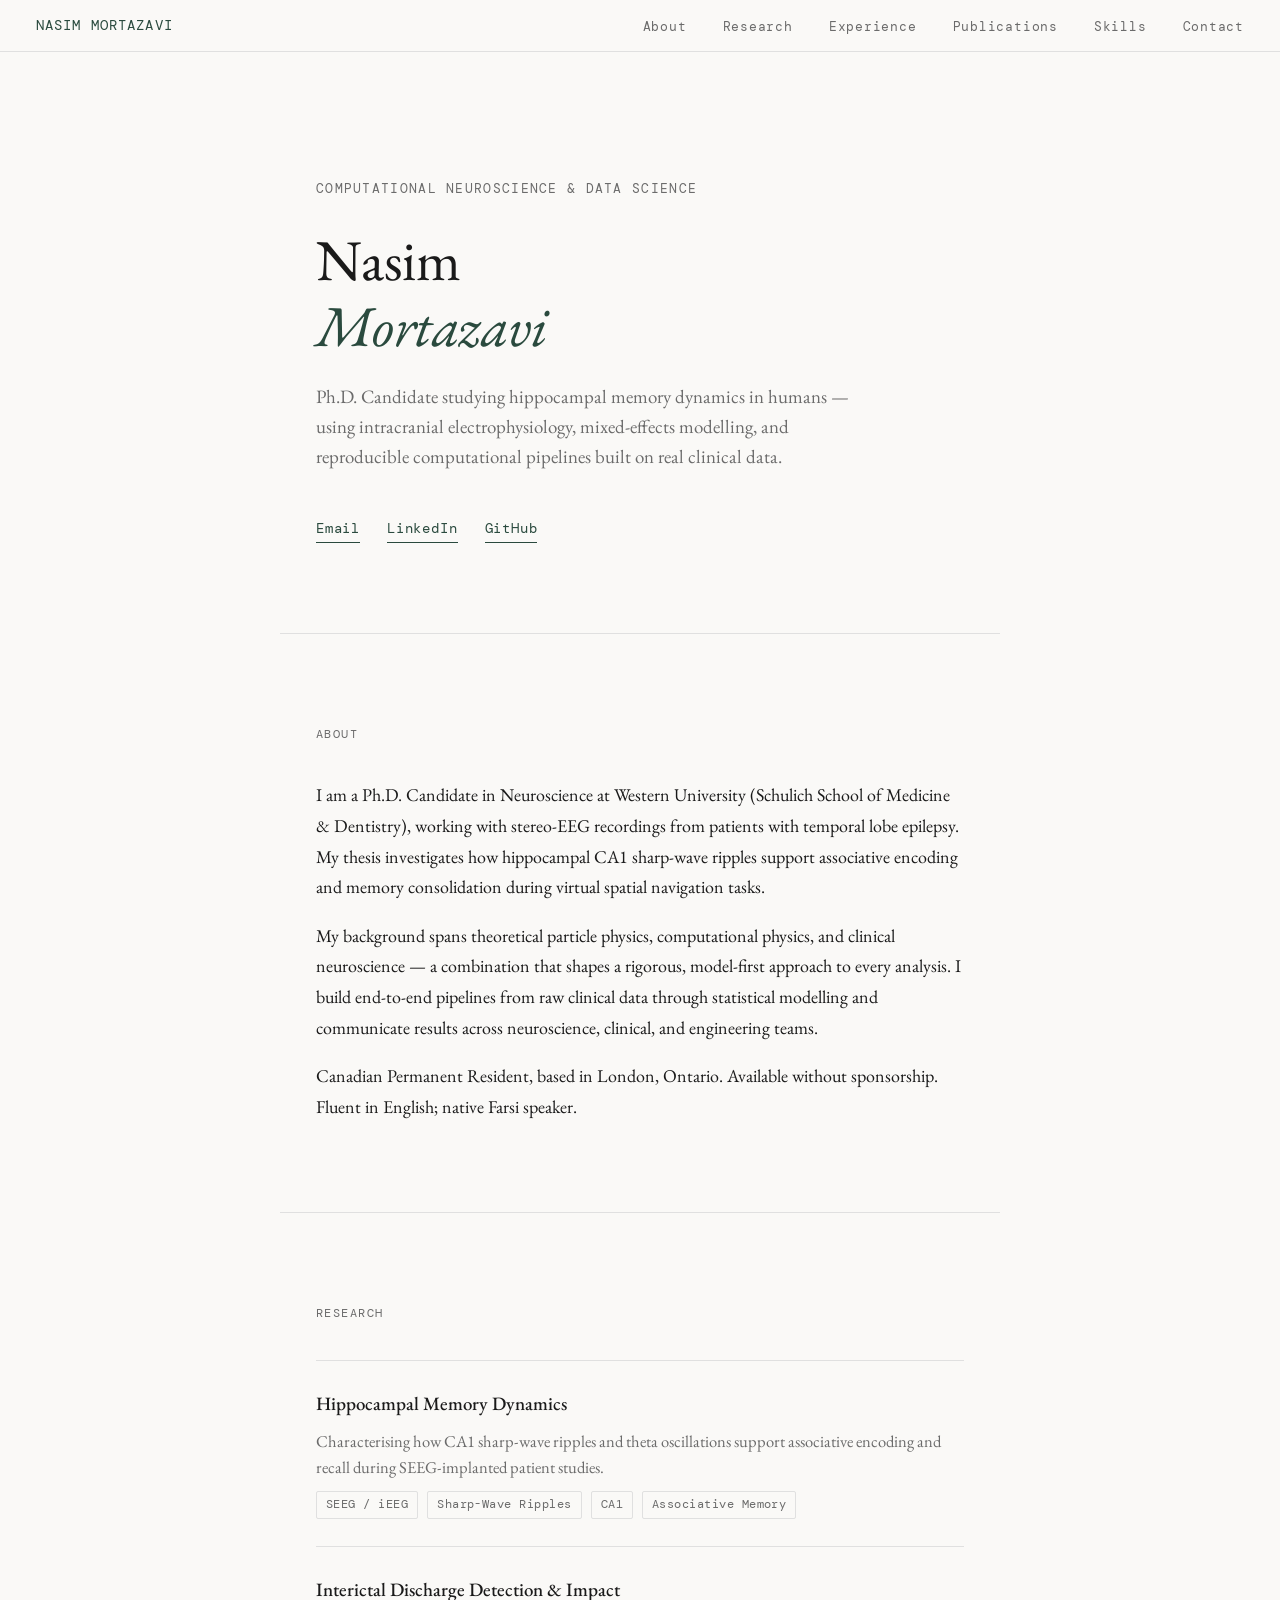
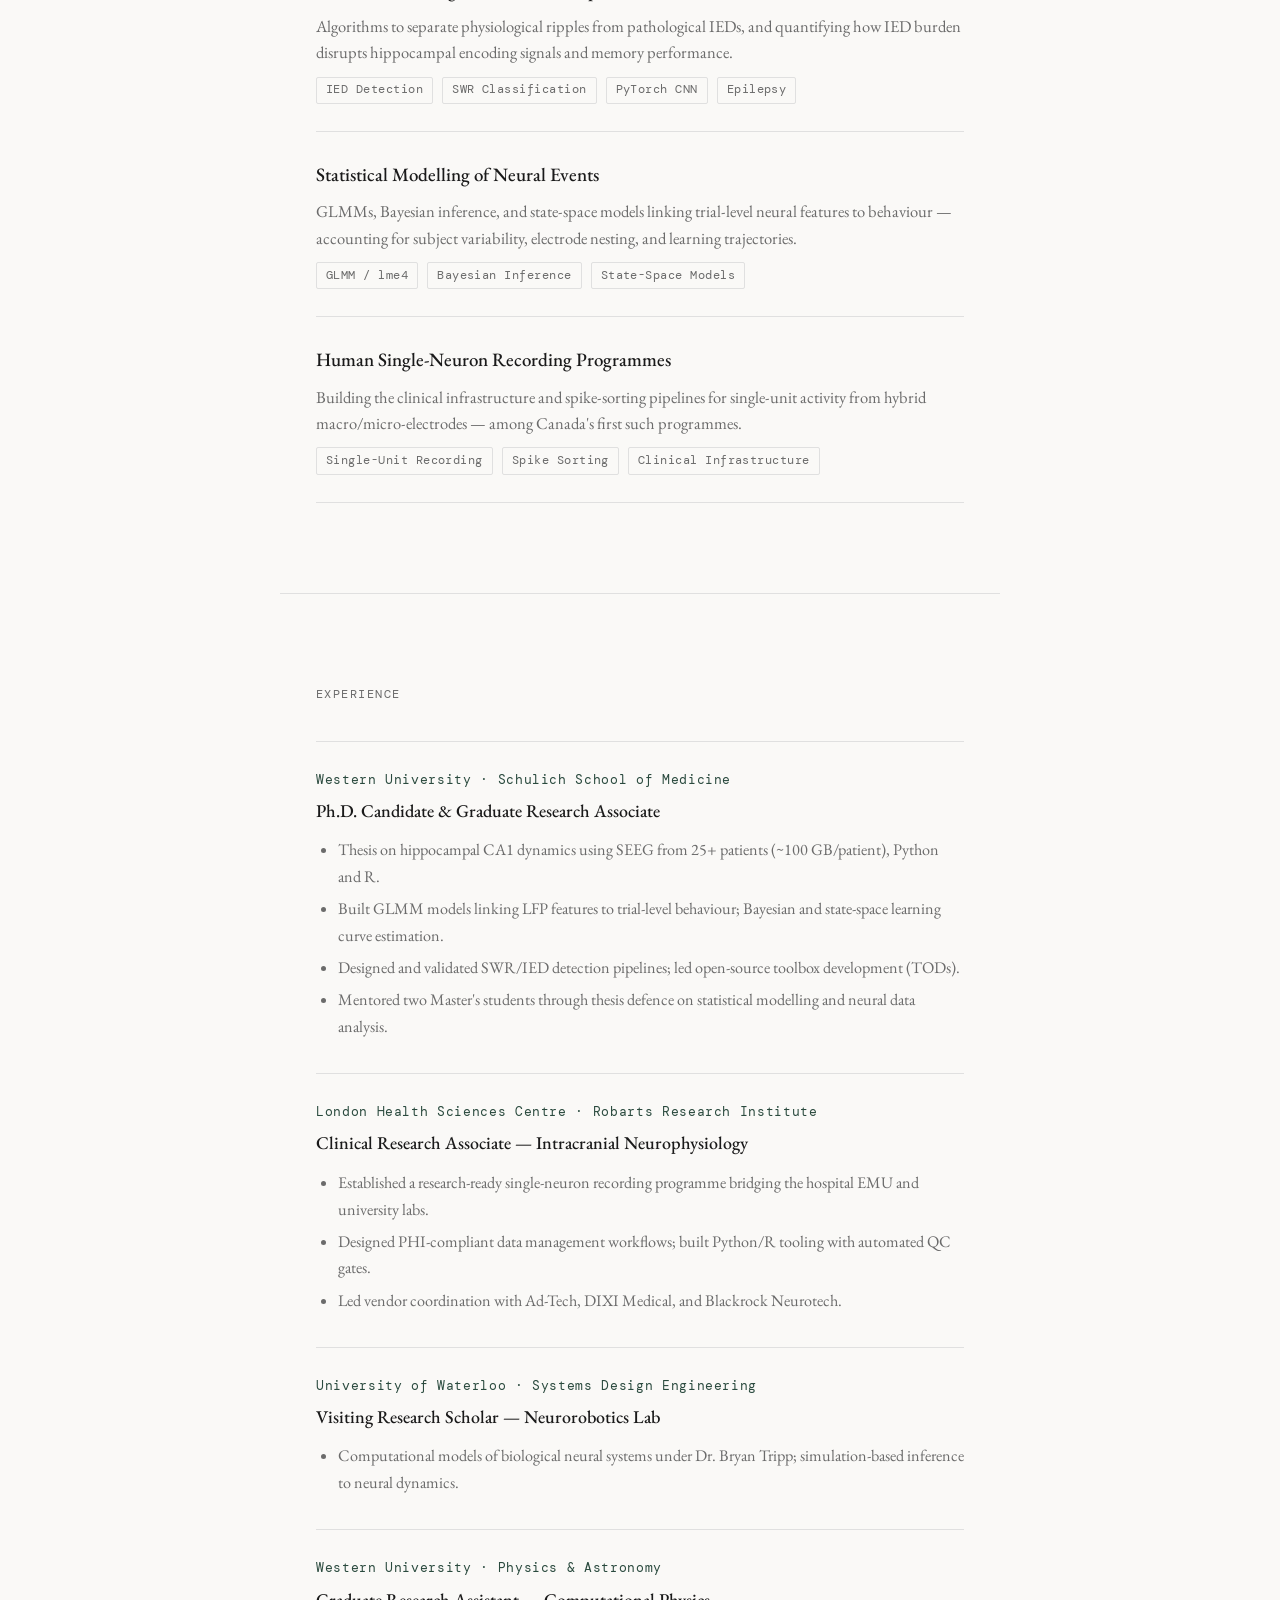
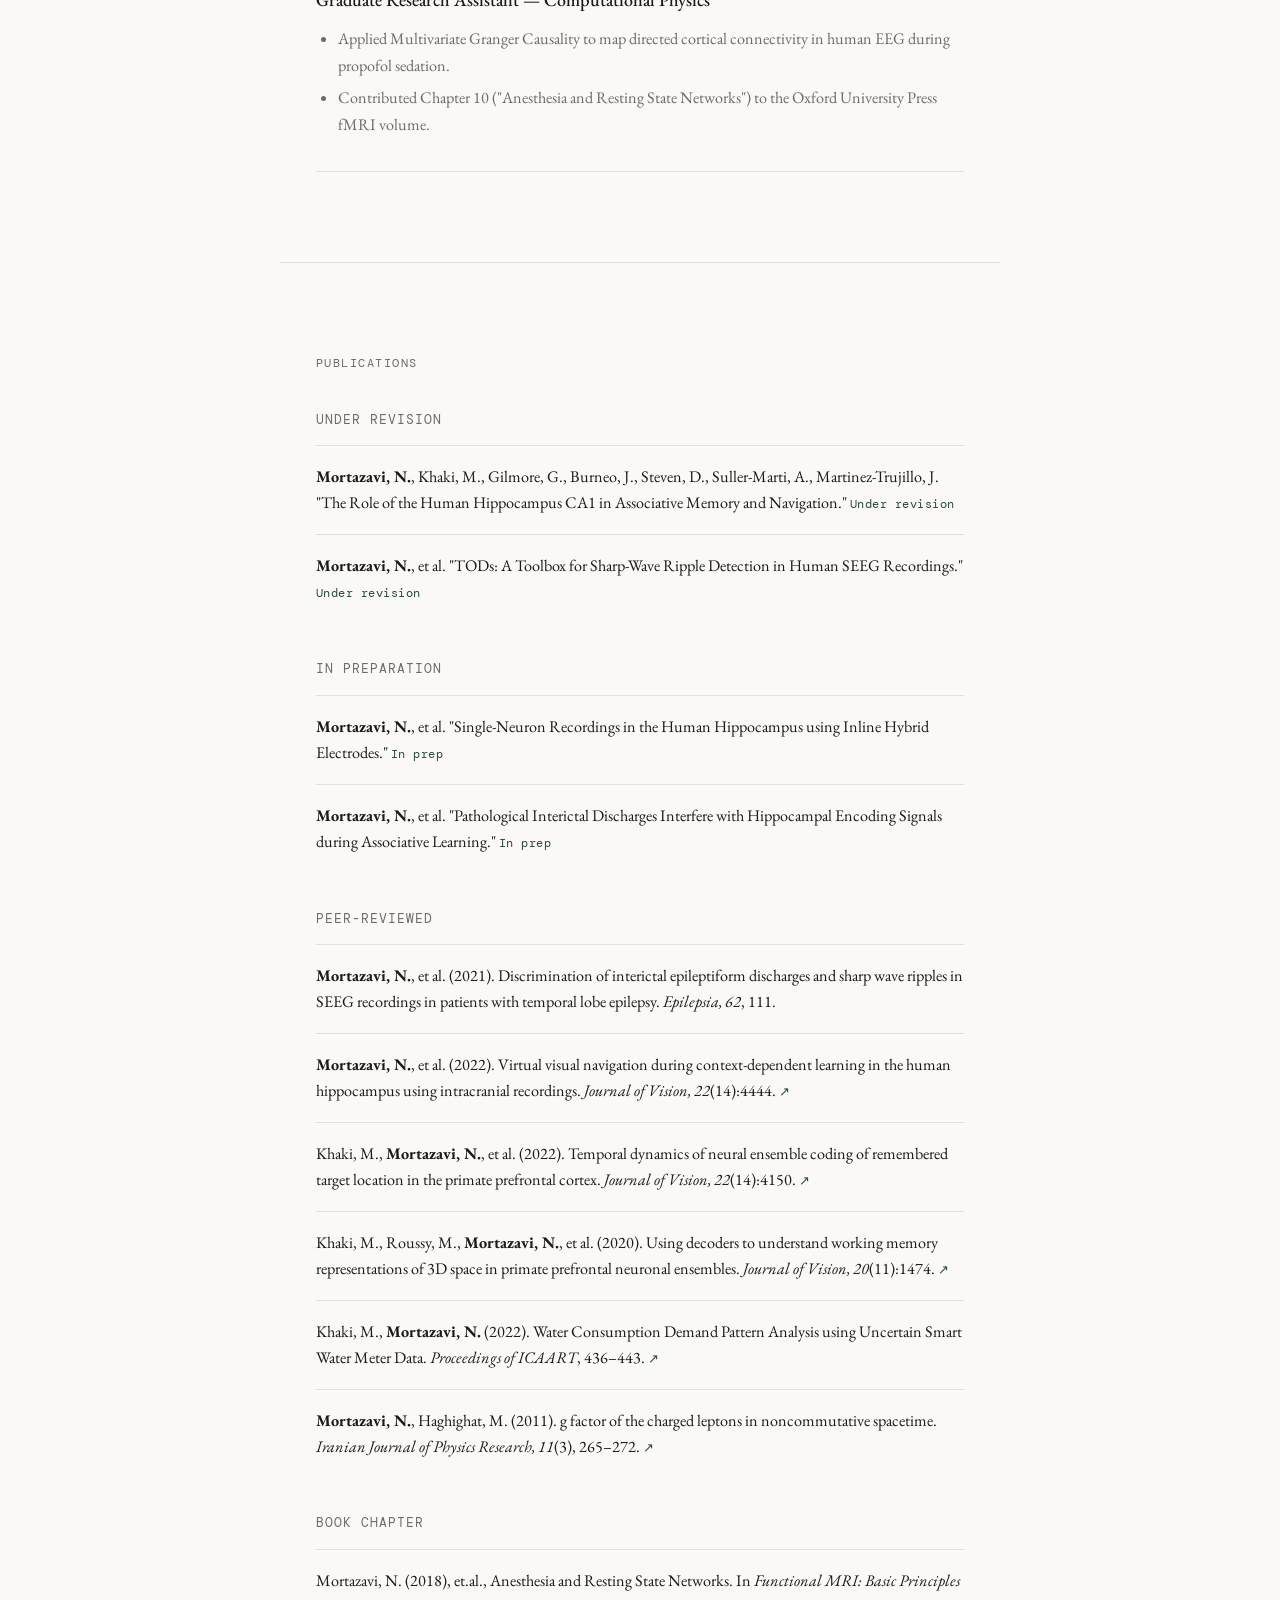
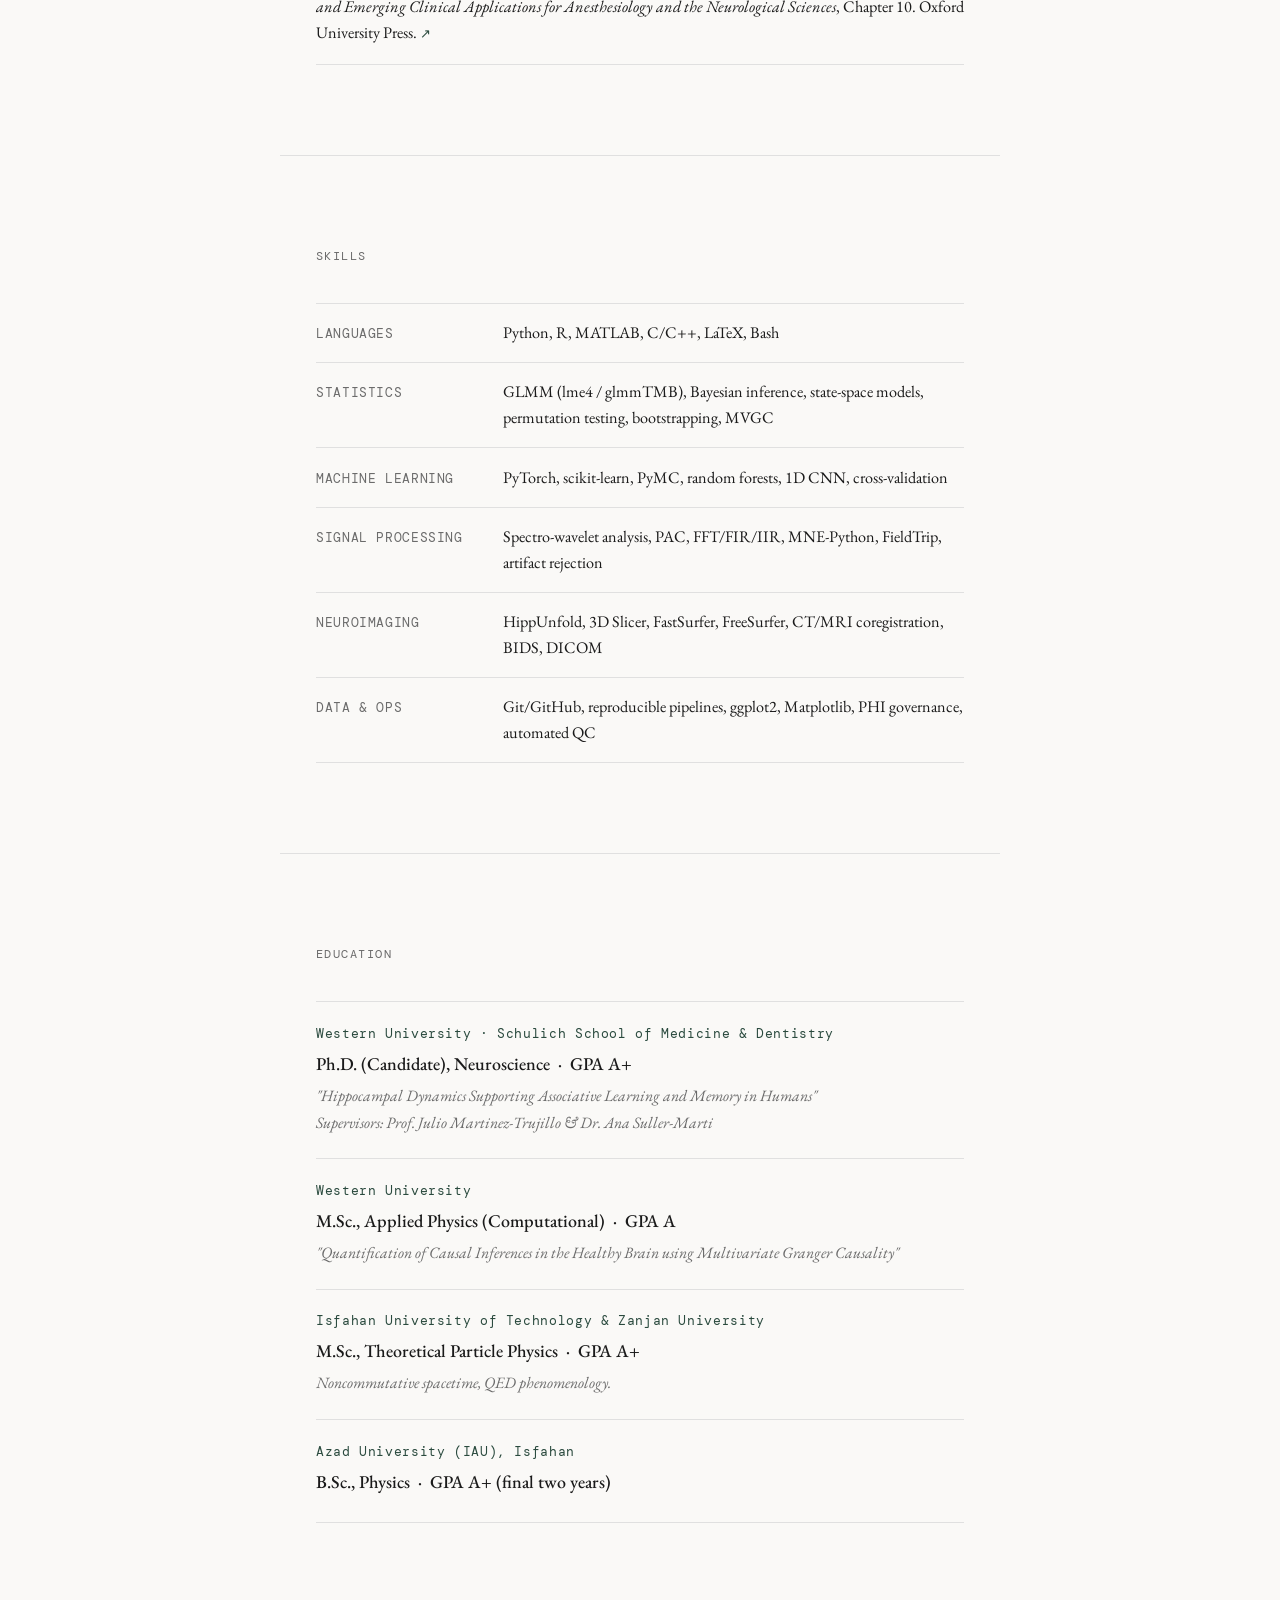
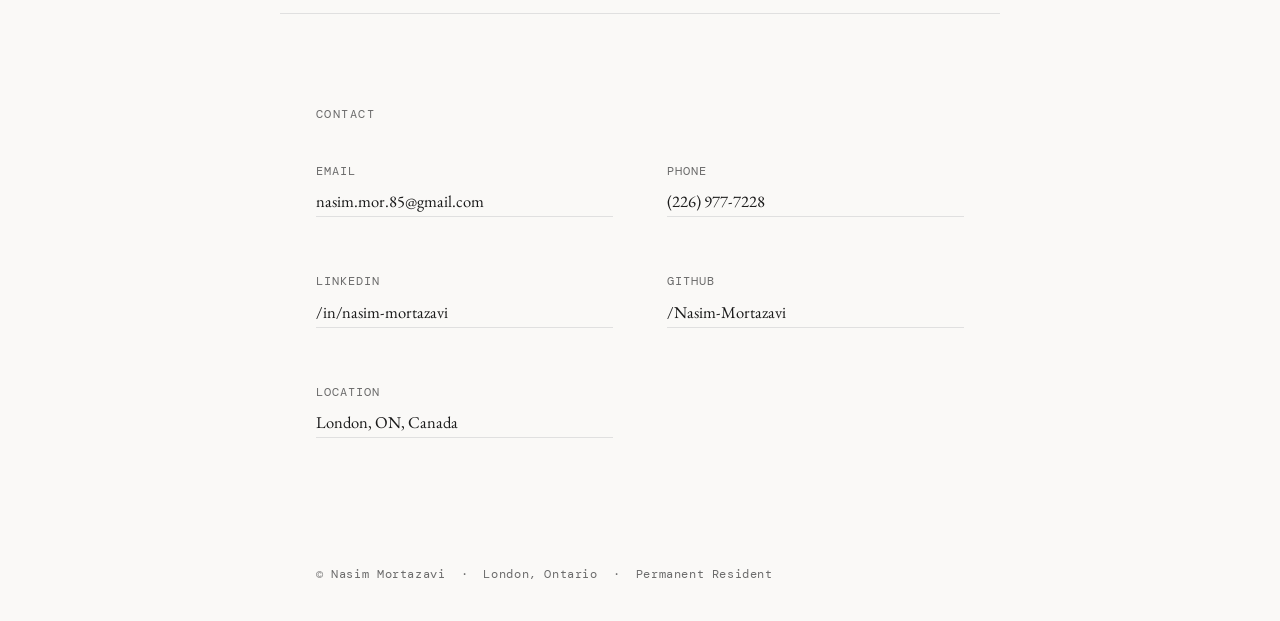
==== index.html @ 9aae2e68 "Fix formatting of publication references in index.html" ====
<!DOCTYPE html>
<html lang="en">
<head>
  <meta charset="UTF-8" />
  <meta name="viewport" content="width=device-width, initial-scale=1.0" />
  <title>Nasim Mortazavi</title>
  <meta name="description" content="Nasim Mortazavi — Computational Neuroscience & Data Science" />
  <link rel="preconnect" href="https://fonts.googleapis.com" />
  <link rel="preconnect" href="https://fonts.gstatic.com" crossorigin />
  <link href="https://fonts.googleapis.com/css2?family=EB+Garamond:ital,wght@0,400;0,500;1,400&family=DM+Mono:wght@400;500&display=swap" rel="stylesheet" />
  <style>
    *, *::before, *::after { box-sizing: border-box; margin: 0; padding: 0; }

    :root {
      --ink: #1a1a1a;
      --muted: #6b6b6b;
      --line: #e0e0e0;
      --bg: #faf9f7;
      --accent: #2a4a3e;
      --serif: 'EB Garamond', Georgia, serif;
      --mono: 'DM Mono', monospace;
    }

    html { scroll-behavior: smooth; font-size: 18px; }

    body {
      font-family: var(--serif);
      background: var(--bg);
      color: var(--ink);
      line-height: 1.7;
      -webkit-font-smoothing: antialiased;
    }

    /* ── NAV ── */
    nav {
      position: fixed; top: 0; left: 0; right: 0;
      z-index: 100;
      background: var(--bg);
      border-bottom: 1px solid var(--line);
      padding: 0 2rem;
      height: 52px;
      display: flex; align-items: center; justify-content: space-between;
    }
    .nav-name {
      font-family: var(--mono);
      font-size: 0.78rem;
      letter-spacing: 0.08em;
      color: var(--accent);
      text-decoration: none;
    }
    .nav-links {
      list-style: none;
      display: flex; gap: 2rem;
    }
    .nav-links a {
      font-family: var(--mono);
      font-size: 0.72rem;
      letter-spacing: 0.06em;
      color: var(--muted);
      text-decoration: none;
      transition: color 0.2s;
    }
    .nav-links a:hover { color: var(--ink); }

    /* ── LAYOUT ── */
    main { padding-top: 52px; }
    .section {
      max-width: 720px;
      margin: 0 auto;
      padding: 5rem 2rem;
      border-bottom: 1px solid var(--line);
    }
    .section:last-child { border-bottom: none; }

    /* ── HERO ── */
    #hero {
      max-width: 720px;
      margin: 0 auto;
      padding: 7rem 2rem 5rem;
      border-bottom: 1px solid var(--line);
    }
    .hero-label {
      font-family: var(--mono);
      font-size: 0.72rem;
      letter-spacing: 0.1em;
      color: var(--muted);
      text-transform: uppercase;
      margin-bottom: 1.5rem;
    }
    h1 {
      font-size: 3.2rem;
      font-weight: 400;
      line-height: 1.15;
      margin-bottom: 1.25rem;
      letter-spacing: -0.01em;
    }
    h1 em { font-style: italic; color: var(--accent); }
    .hero-sub {
      font-size: 1.05rem;
      color: var(--muted);
      max-width: 540px;
      margin-bottom: 2.5rem;
      line-height: 1.6;
    }
    .hero-links {
      display: flex; gap: 1.5rem; flex-wrap: wrap;
    }
    .hero-links a {
      font-family: var(--mono);
      font-size: 0.75rem;
      letter-spacing: 0.06em;
      color: var(--accent);
      text-decoration: none;
      border-bottom: 1px solid var(--accent);
      padding-bottom: 1px;
      transition: opacity 0.2s;
    }
    .hero-links a:hover { opacity: 0.6; }

    /* ── SECTION HEADINGS ── */
    .section-label {
      font-family: var(--mono);
      font-size: 0.68rem;
      letter-spacing: 0.12em;
      text-transform: uppercase;
      color: var(--muted);
      margin-bottom: 2rem;
    }
    h2 {
      font-size: 1.5rem;
      font-weight: 400;
      line-height: 1.3;
      margin-bottom: 1.5rem;
    }

    /* ── ABOUT ── */
    .about-text p {
      margin-bottom: 1rem;
      color: var(--ink);
      font-size: 1rem;
    }
    .about-text p:last-child { margin-bottom: 0; }

    /* ── RESEARCH ── */
    .theme { padding: 1.5rem 0; border-top: 1px solid var(--line); }
    .theme:last-child { border-bottom: 1px solid var(--line); }
    .theme h3 {
      font-size: 1.05rem;
      font-weight: 500;
      margin-bottom: 0.4rem;
    }
    .theme p { font-size: 0.92rem; color: var(--muted); line-height: 1.6; margin-bottom: 0.6rem; }
    .tags { display: flex; gap: 0.5rem; flex-wrap: wrap; }
    .tag {
      font-family: var(--mono);
      font-size: 0.65rem;
      letter-spacing: 0.04em;
      color: var(--muted);
      border: 1px solid var(--line);
      padding: 0.15rem 0.5rem;
      border-radius: 2px;
    }

    /* ── EXPERIENCE / TIMELINE ── */
    .role { padding: 1.5rem 0; border-top: 1px solid var(--line); }
    .role:last-child { border-bottom: 1px solid var(--line); }
    .role-org {
      font-family: var(--mono);
      font-size: 0.72rem;
      letter-spacing: 0.05em;
      color: var(--accent);
      margin-bottom: 0.3rem;
    }
    .role-title {
      font-size: 1rem;
      font-weight: 500;
      margin-bottom: 0.6rem;
    }
    .role ul {
      padding-left: 1.2rem;
      font-size: 0.9rem;
      color: var(--muted);
      line-height: 1.65;
    }
    .role ul li { margin-bottom: 0.3rem; }

    /* ── PUBLICATIONS ── */
    .pub-group-title {
      font-family: var(--mono);
      font-size: 0.7rem;
      letter-spacing: 0.08em;
      text-transform: uppercase;
      color: var(--muted);
      margin: 2rem 0 0.8rem;
    }
    .pub-group-title:first-child { margin-top: 0; }
    .pub {
      padding: 1rem 0;
      border-top: 1px solid var(--line);
      font-size: 0.9rem;
      line-height: 1.6;
      color: var(--ink);
    }
    .pub:last-child { border-bottom: 1px solid var(--line); }
    .pub a {
      color: var(--accent);
      text-decoration: none;
      font-family: var(--mono);
      font-size: 0.72rem;
    }
    .pub a:hover { text-decoration: underline; }
    .pub-status {
      font-family: var(--mono);
      font-size: 0.68rem;
      color: var(--accent);
      letter-spacing: 0.04em;
    }

    /* ── SKILLS ── */
    .skill-row {
      display: grid;
      grid-template-columns: 160px 1fr;
      gap: 0.5rem 1.5rem;
      padding: 0.9rem 0;
      border-top: 1px solid var(--line);
      font-size: 0.9rem;
      align-items: baseline;
    }
    .skill-row:last-child { border-bottom: 1px solid var(--line); }
    .skill-label {
      font-family: var(--mono);
      font-size: 0.7rem;
      letter-spacing: 0.05em;
      color: var(--muted);
      text-transform: uppercase;
    }
    .skill-items { color: var(--ink); line-height: 1.6; }

    /* ── EDUCATION ── */
    .degree { padding: 1.2rem 0; border-top: 1px solid var(--line); }
    .degree:last-child { border-bottom: 1px solid var(--line); }
    .degree-inst {
      font-family: var(--mono);
      font-size: 0.7rem;
      color: var(--accent);
      letter-spacing: 0.05em;
      margin-bottom: 0.2rem;
    }
    .degree-name { font-size: 1rem; font-weight: 500; margin-bottom: 0.2rem; }
    .degree-thesis { font-size: 0.88rem; color: var(--muted); font-style: italic; }

    /* ── CONTACT ── */
    #contact { border-bottom: none; }
    .contact-grid {
      display: grid;
      grid-template-columns: 1fr 1fr;
      gap: 3rem;
    }
    .contact-item {
      display: flex; flex-direction: column; gap: 0.3rem;
    }
    .contact-item span {
      font-family: var(--mono);
      font-size: 0.68rem;
      letter-spacing: 0.08em;
      text-transform: uppercase;
      color: var(--muted);
    }
    .contact-item a {
      font-size: 0.92rem;
      color: var(--ink);
      text-decoration: none;
      border-bottom: 1px solid var(--line);
      padding-bottom: 1px;
      transition: border-color 0.2s;
    }
    .contact-item a:hover { border-color: var(--ink); }

    footer {
      max-width: 720px;
      margin: 0 auto;
      padding: 2rem;
      font-family: var(--mono);
      font-size: 0.68rem;
      color: var(--muted);
      letter-spacing: 0.05em;
    }

    /* ── FADE IN ── */
    .fade { opacity: 0; transform: translateY(16px); transition: opacity 0.5s ease, transform 0.5s ease; }
    .fade.visible { opacity: 1; transform: none; }

    /* ── MOBILE ── */
    @media (max-width: 600px) {
      html { font-size: 16px; }
      h1 { font-size: 2.4rem; }
      .nav-links { display: none; }
      .skill-row { grid-template-columns: 1fr; }
      .contact-grid { grid-template-columns: 1fr; gap: 1.5rem; }
    }
  </style>
</head>
<body>

<nav>
  <a href="#hero" class="nav-name">NASIM MORTAZAVI</a>
  <ul class="nav-links">
    <li><a href="#about">About</a></li>
    <li><a href="#research">Research</a></li>
    <li><a href="#experience">Experience</a></li>
    <li><a href="#publications">Publications</a></li>
    <li><a href="#skills">Skills</a></li>
    <li><a href="#contact">Contact</a></li>
  </ul>
</nav>

<main>

<!-- HERO -->
<section id="hero">
  <p class="hero-label">Computational Neuroscience &amp; Data Science</p>
  <h1>Nasim<br><em>Mortazavi</em></h1>
  <p class="hero-sub">
    Ph.D. Candidate studying hippocampal memory dynamics in humans —
    using intracranial electrophysiology, mixed-effects modelling,
    and reproducible computational pipelines built on real clinical data.
  </p>
  <div class="hero-links">
    <a href="mailto:nasim.mor.85@gmail.com">Email</a>
    <a href="https://www.linkedin.com/in/nasim-mortazavi-438090120/" target="_blank" rel="noopener">LinkedIn</a>
    <a href="https://github.com/Nasim-Mortazavi" target="_blank" rel="noopener">GitHub</a>
  </div>
</section>

<!-- ABOUT -->
<section id="about" class="section fade">
  <p class="section-label">About</p>
  <div class="about-text">
    <p>
      I am a Ph.D. Candidate in Neuroscience at Western University (Schulich School of Medicine &amp; Dentistry),
      working with stereo-EEG recordings from patients with temporal lobe epilepsy. My thesis investigates
      how hippocampal CA1 sharp-wave ripples support associative encoding and memory consolidation
      during virtual spatial navigation tasks.
    </p>
    <p>
      My background spans theoretical particle physics, computational physics, and clinical neuroscience —
      a combination that shapes a rigorous, model-first approach to every analysis. I build end-to-end
      pipelines from raw clinical data through statistical modelling and communicate results across
      neuroscience, clinical, and engineering teams.
    </p>
    <p>
      Canadian Permanent Resident, based in London, Ontario. Available without sponsorship.
      Fluent in English; native Farsi speaker.
    </p>
  </div>
</section>

<!-- RESEARCH -->
<section id="research" class="section fade">
  <p class="section-label">Research</p>

  <div class="theme">
    <h3>Hippocampal Memory Dynamics</h3>
    <p>Characterising how CA1 sharp-wave ripples and theta oscillations support associative encoding and recall during SEEG-implanted patient studies.</p>
    <div class="tags">
      <span class="tag">SEEG / iEEG</span>
      <span class="tag">Sharp-Wave Ripples</span>
      <span class="tag">CA1</span>
      <span class="tag">Associative Memory</span>
    </div>
  </div>

  <div class="theme">
    <h3>Interictal Discharge Detection &amp; Impact</h3>
    <p>Algorithms to separate physiological ripples from pathological IEDs, and quantifying how IED burden disrupts hippocampal encoding signals and memory performance.</p>
    <div class="tags">
      <span class="tag">IED Detection</span>
      <span class="tag">SWR Classification</span>
      <span class="tag">PyTorch CNN</span>
      <span class="tag">Epilepsy</span>
    </div>
  </div>

  <div class="theme">
    <h3>Statistical Modelling of Neural Events</h3>
    <p>GLMMs, Bayesian inference, and state-space models linking trial-level neural features to behaviour — accounting for subject variability, electrode nesting, and learning trajectories.</p>
    <div class="tags">
      <span class="tag">GLMM / lme4</span>
      <span class="tag">Bayesian Inference</span>
      <span class="tag">State-Space Models</span>
    </div>
  </div>

  <div class="theme">
    <h3>Human Single-Neuron Recording Programmes</h3>
    <p>Building the clinical infrastructure and spike-sorting pipelines for single-unit activity from hybrid macro/micro-electrodes — among Canada's first such programmes.</p>
    <div class="tags">
      <span class="tag">Single-Unit Recording</span>
      <span class="tag">Spike Sorting</span>
      <span class="tag">Clinical Infrastructure</span>
    </div>
  </div>
</section>

<!-- EXPERIENCE -->
<section id="experience" class="section fade">
  <p class="section-label">Experience</p>

  <div class="role">
    <p class="role-org">Western University · Schulich School of Medicine</p>
    <p class="role-title">Ph.D. Candidate &amp; Graduate Research Associate</p>
    <ul>
      <li>Thesis on hippocampal CA1 dynamics using SEEG from 25+ patients (~100 GB/patient), Python and R.</li>
      <li>Built GLMM models linking LFP features to trial-level behaviour; Bayesian and state-space learning curve estimation.</li>
      <li>Designed and validated SWR/IED detection pipelines; led open-source toolbox development (TODs).</li>
      <li>Mentored two Master's students through thesis defence on statistical modelling and neural data analysis.</li>
    </ul>
  </div>

  <div class="role">
    <p class="role-org">London Health Sciences Centre · Robarts Research Institute</p>
    <p class="role-title">Clinical Research Associate — Intracranial Neurophysiology</p>
    <ul>
      <li>Established a research-ready single-neuron recording programme bridging the hospital EMU and university labs.</li>
      <li>Designed PHI-compliant data management workflows; built Python/R tooling with automated QC gates.</li>
      <li>Led vendor coordination with Ad-Tech, DIXI Medical, and Blackrock Neurotech.</li>
    </ul>
  </div>

  <div class="role">
    <p class="role-org">University of Waterloo · Systems Design Engineering</p>
    <p class="role-title">Visiting Research Scholar — Neurorobotics Lab</p>
    <ul>
      <li>Computational models of biological neural systems under Dr. Bryan Tripp; simulation-based inference to neural dynamics.</li>
    </ul>
  </div>

  <div class="role">
    <p class="role-org">Western University · Physics &amp; Astronomy</p>
    <p class="role-title">Graduate Research Assistant — Computational Physics</p>
    <ul>
      <li>Applied Multivariate Granger Causality to map directed cortical connectivity in human EEG during propofol sedation.</li>
      <li>Contributed Chapter 10 ("Anesthesia and Resting State Networks") to the Oxford University Press fMRI volume.</li>
    </ul>
  </div>
</section>

<!-- PUBLICATIONS -->
<section id="publications" class="section fade">
  <p class="section-label">Publications</p>

  <p class="pub-group-title">Under Revision</p>
  <div class="pub">
    <strong>Mortazavi, N.</strong>, Khaki, M., Gilmore, G., Burneo, J., Steven, D., Suller-Marti, A., Martinez-Trujillo, J.
    "The Role of the Human Hippocampus CA1 in Associative Memory and Navigation."
    <span class="pub-status">Under revision</span>
  </div>
  <div class="pub">
    <strong>Mortazavi, N.</strong>, et al.
    "TODs: A Toolbox for Sharp-Wave Ripple Detection in Human SEEG Recordings."
    <span class="pub-status">Under revision</span>
  </div>

  <p class="pub-group-title">In Preparation</p>
  <div class="pub">
    <strong>Mortazavi, N.</strong>, et al.
    "Single-Neuron Recordings in the Human Hippocampus using Inline Hybrid Electrodes."
    <span class="pub-status">In prep</span>
  </div>
  <div class="pub">
    <strong>Mortazavi, N.</strong>, et al.
    "Pathological Interictal Discharges Interfere with Hippocampal Encoding Signals during Associative Learning."
    <span class="pub-status">In prep</span>
  </div>

  <p class="pub-group-title">Peer-Reviewed</p>
  <div class="pub">
    <strong>Mortazavi, N.</strong>, et al. (2021). Discrimination of interictal epileptiform discharges and sharp wave ripples in SEEG recordings in patients with temporal lobe epilepsy. <em>Epilepsia, 62</em>, 111.
  </div>
  <div class="pub">
    <strong>Mortazavi, N.</strong>, et al. (2022). Virtual visual navigation during context-dependent learning in the human hippocampus using intracranial recordings. <em>Journal of Vision, 22</em>(14):4444.
    <a href="https://jov.arvojournals.org/article.aspx?articleid=2785091" target="_blank" rel="noopener">↗</a>
  </div>
  <div class="pub">
    Khaki, M., <strong>Mortazavi, N.</strong>, et al. (2022). Temporal dynamics of neural ensemble coding of remembered target location in the primate prefrontal cortex. <em>Journal of Vision, 22</em>(14):4150.
    <a href="https://doi.org/10.1167/jov.22.14.4150" target="_blank" rel="noopener">↗</a>
  </div>
  <div class="pub">
    Khaki, M., Roussy, M., <strong>Mortazavi, N.</strong>, et al. (2020). Using decoders to understand working memory representations of 3D space in primate prefrontal neuronal ensembles. <em>Journal of Vision, 20</em>(11):1474.
    <a href="https://doi.org/10.1167/jov.20.11.1474" target="_blank" rel="noopener">↗</a>
  </div>
  <div class="pub">
    Khaki, M., <strong>Mortazavi, N.</strong> (2022). Water Consumption Demand Pattern Analysis using Uncertain Smart Water Meter Data. <em>Proceedings of ICAART</em>, 436–443.
    <a href="https://doi.org/10.5220/0010834900003116" target="_blank" rel="noopener">↗</a>
  </div>
  <div class="pub">
    <strong>Mortazavi, N.</strong>, Haghighat, M. (2011). g factor of the charged leptons in noncommutative spacetime. <em>Iranian Journal of Physics Research, 11</em>(3), 265–272.
    <a href="https://ijpr.iut.ac.ir/article_931.html?lang=en" target="_blank" rel="noopener">↗</a>
  </div>

  <p class="pub-group-title">Book Chapter</p>
  <div class="pub">
    Mortazavi, N. (2018), et.al., Anesthesia and Resting State Networks. In <em>Functional MRI: Basic Principles and Emerging Clinical Applications for Anesthesiology and the Neurological Sciences</em>, Chapter 10. Oxford University Press.
    <a href="https://doi.org/10.1093/med/9780190297763.001.0001" target="_blank" rel="noopener">↗</a>
  </div>
</section>

<!-- SKILLS -->
<section id="skills" class="section fade">
  <p class="section-label">Skills</p>

  <div class="skill-row">
    <span class="skill-label">Languages</span>
    <span class="skill-items">Python, R, MATLAB, C/C++, LaTeX, Bash</span>
  </div>
  <div class="skill-row">
    <span class="skill-label">Statistics</span>
    <span class="skill-items">GLMM (lme4 / glmmTMB), Bayesian inference, state-space models, permutation testing, bootstrapping, MVGC</span>
  </div>
  <div class="skill-row">
    <span class="skill-label">Machine Learning</span>
    <span class="skill-items">PyTorch, scikit-learn, PyMC, random forests, 1D CNN, cross-validation</span>
  </div>
  <div class="skill-row">
    <span class="skill-label">Signal Processing</span>
    <span class="skill-items">Spectro-wavelet analysis, PAC, FFT/FIR/IIR, MNE-Python, FieldTrip, artifact rejection</span>
  </div>
  <div class="skill-row">
    <span class="skill-label">Neuroimaging</span>
    <span class="skill-items">HippUnfold, 3D Slicer, FastSurfer, FreeSurfer, CT/MRI coregistration, BIDS, DICOM</span>
  </div>
  <div class="skill-row">
    <span class="skill-label">Data &amp; Ops</span>
    <span class="skill-items">Git/GitHub, reproducible pipelines, ggplot2, Matplotlib, PHI governance, automated QC</span>
  </div>
</section>

<!-- EDUCATION -->
<section id="education" class="section fade">
  <p class="section-label">Education</p>

  <div class="degree">
    <p class="degree-inst">Western University · Schulich School of Medicine &amp; Dentistry</p>
    <p class="degree-name">Ph.D. (Candidate), Neuroscience &nbsp;·&nbsp; GPA A+</p>
    <p class="degree-thesis">"Hippocampal Dynamics Supporting Associative Learning and Memory in Humans"<br>Supervisors: Prof. Julio Martinez-Trujillo &amp; Dr. Ana Suller-Marti</p>
  </div>

  <div class="degree">
    <p class="degree-inst">Western University</p>
    <p class="degree-name">M.Sc., Applied Physics (Computational) &nbsp;·&nbsp; GPA A</p>
    <p class="degree-thesis">"Quantification of Causal Inferences in the Healthy Brain using Multivariate Granger Causality"</p>
  </div>

  <div class="degree">
    <p class="degree-inst">Isfahan University of Technology &amp; Zanjan University</p>
    <p class="degree-name">M.Sc., Theoretical Particle Physics &nbsp;·&nbsp; GPA A+</p>
    <p class="degree-thesis">Noncommutative spacetime, QED phenomenology.</p>
  </div>

  <div class="degree">
    <p class="degree-inst">Azad University (IAU), Isfahan</p>
    <p class="degree-name">B.Sc., Physics &nbsp;·&nbsp; GPA A+ (final two years)</p>
  </div>
</section>

<!-- CONTACT -->
<section id="contact" class="section fade">
  <p class="section-label">Contact</p>
  <div class="contact-grid">
    <div class="contact-item">
      <span>Email</span>
      <a href="mailto:nasim.mor.85@gmail.com">nasim.mor.85@gmail.com</a>
    </div>
    <div class="contact-item">
      <span>Phone</span>
      <a href="tel:+12269777228">(226) 977-7228</a>
    </div>
    <div class="contact-item">
      <span>LinkedIn</span>
      <a href="https://www.linkedin.com/in/nasim-mortazavi-438090120/" target="_blank" rel="noopener">/in/nasim-mortazavi</a>
    </div>
    <div class="contact-item">
      <span>GitHub</span>
      <a href="https://github.com/Nasim-Mortazavi" target="_blank" rel="noopener">/Nasim-Mortazavi</a>
    </div>
    <div class="contact-item">
      <span>Location</span>
      <a href="#">London, ON, Canada</a>
    </div>
  </div>
</section>

</main>

<footer>© Nasim Mortazavi &nbsp;·&nbsp; London, Ontario &nbsp;·&nbsp; Permanent Resident</footer>

<script>
  const obs = new IntersectionObserver(entries => {
    entries.forEach(e => { if (e.isIntersecting) { e.target.classList.add('visible'); obs.unobserve(e.target); } });
  }, { threshold: 0.08 });
  document.querySelectorAll('.fade').forEach(el => obs.observe(el));
</script>
</body>
</html>
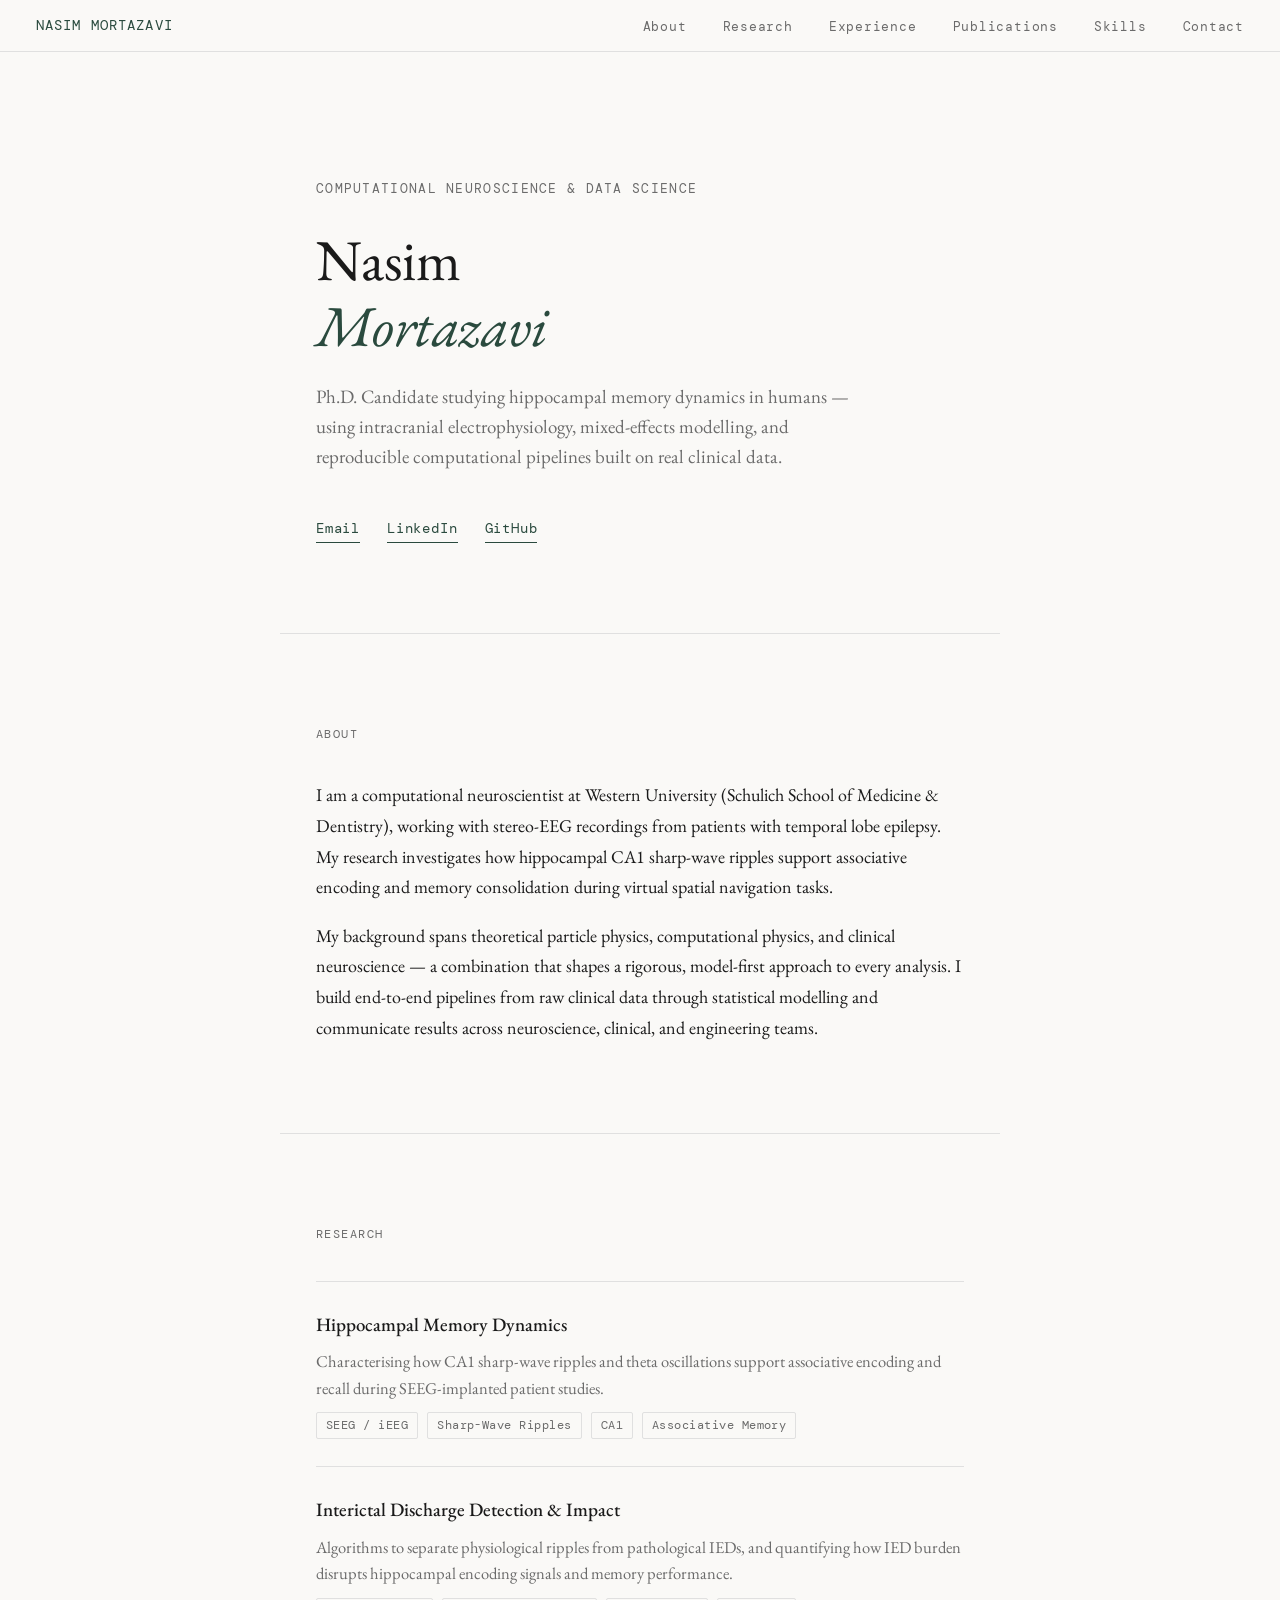
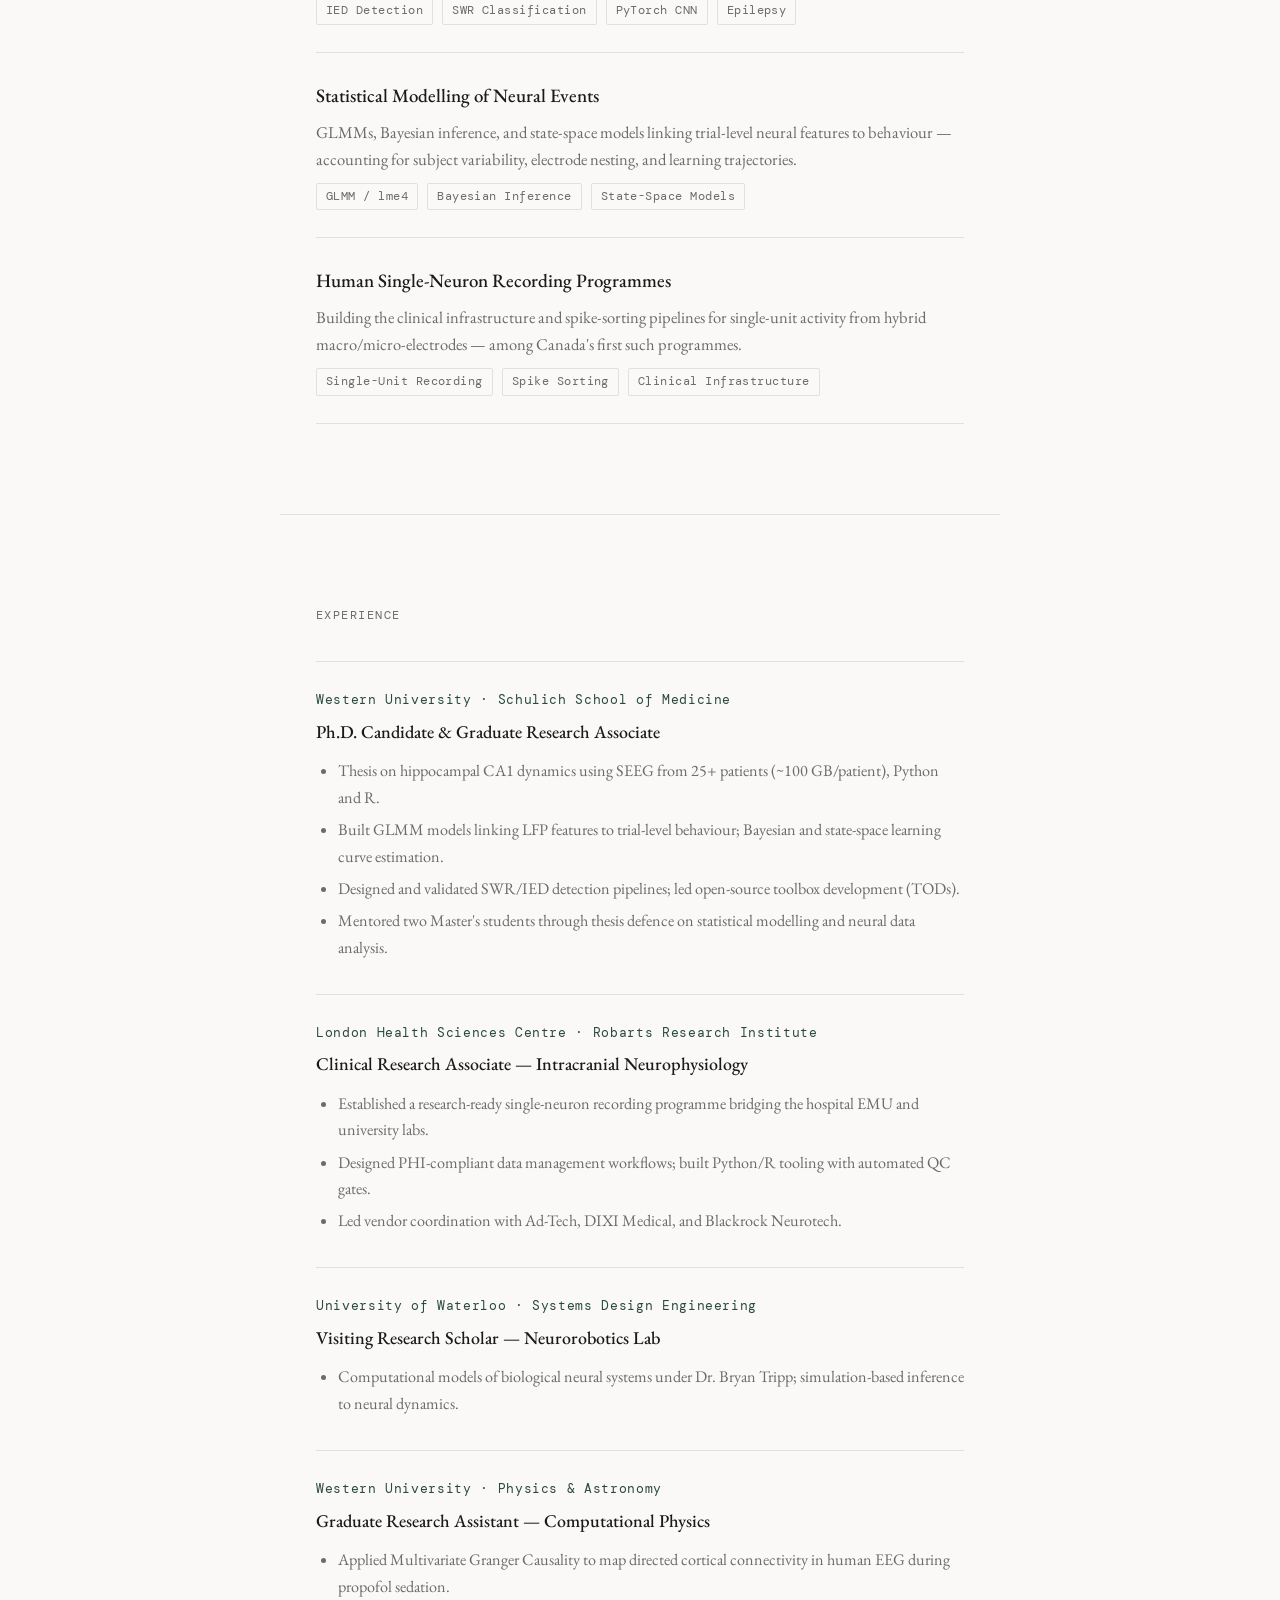
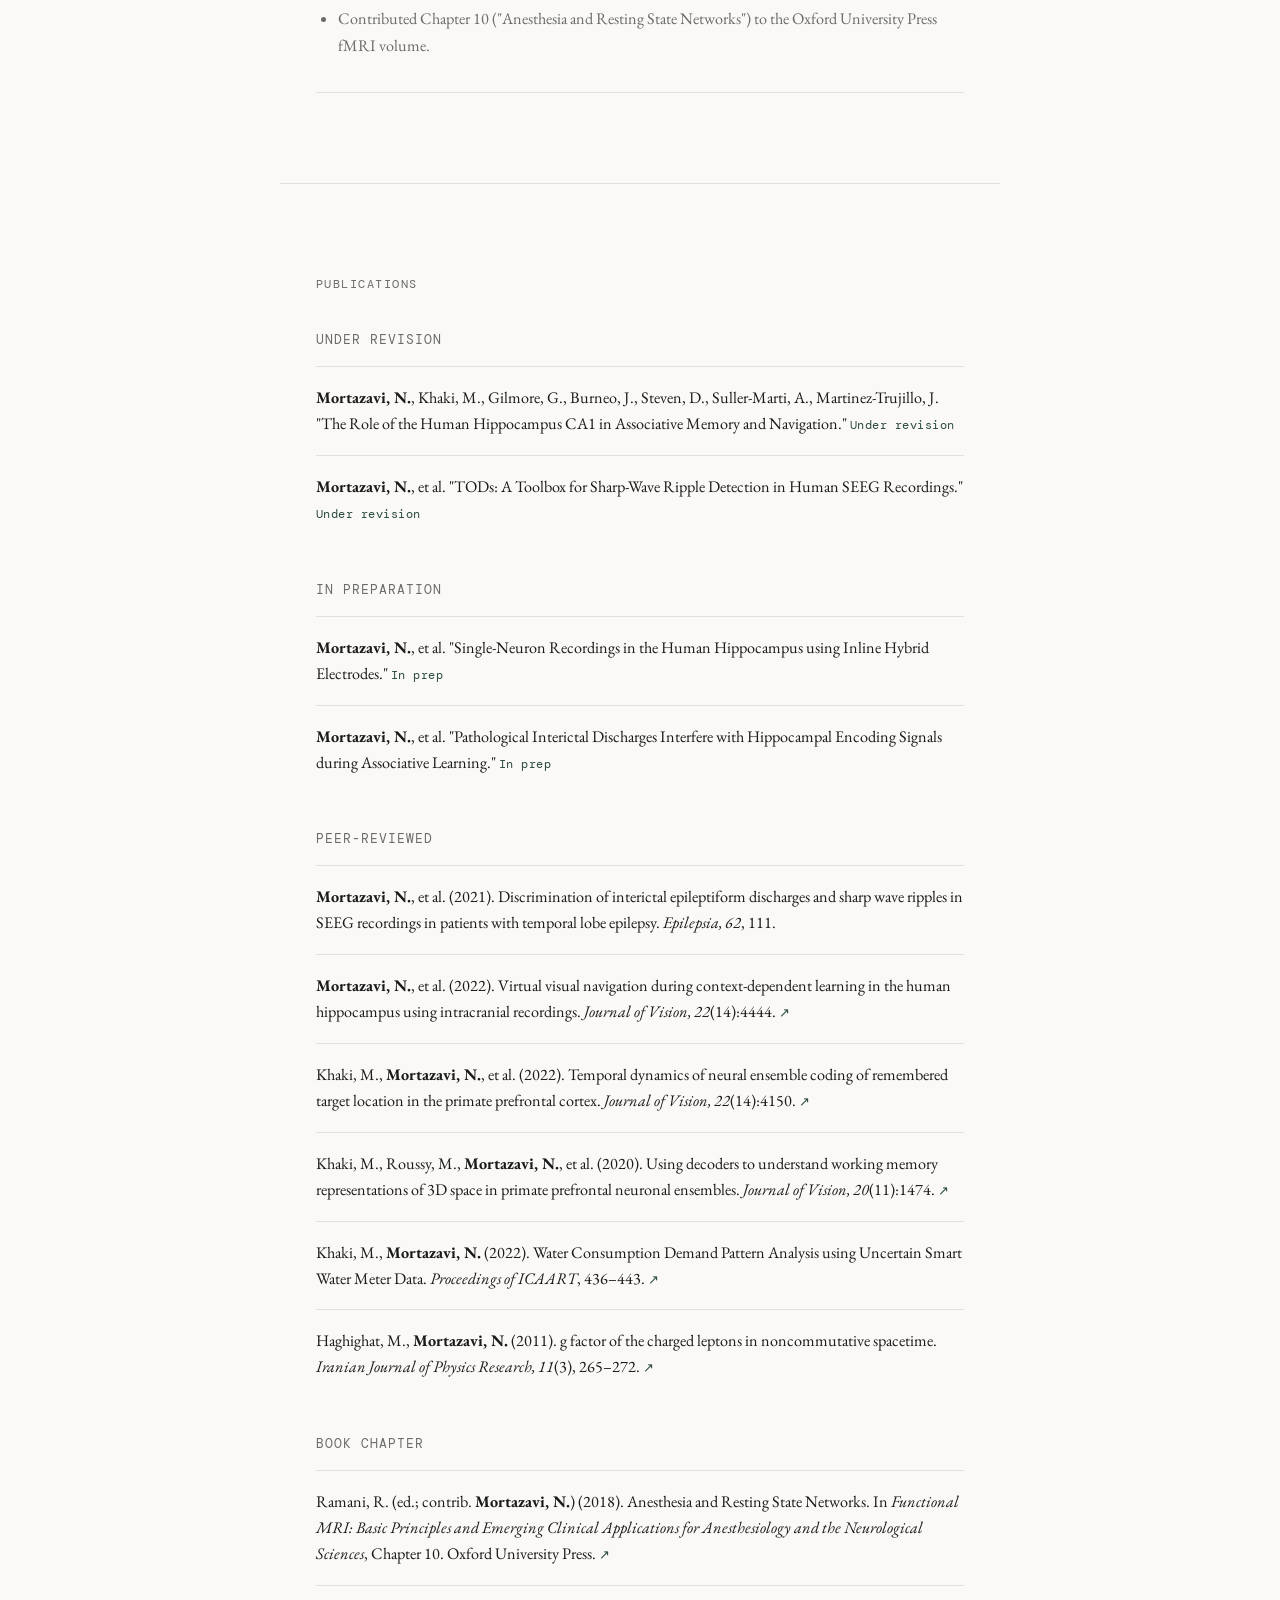
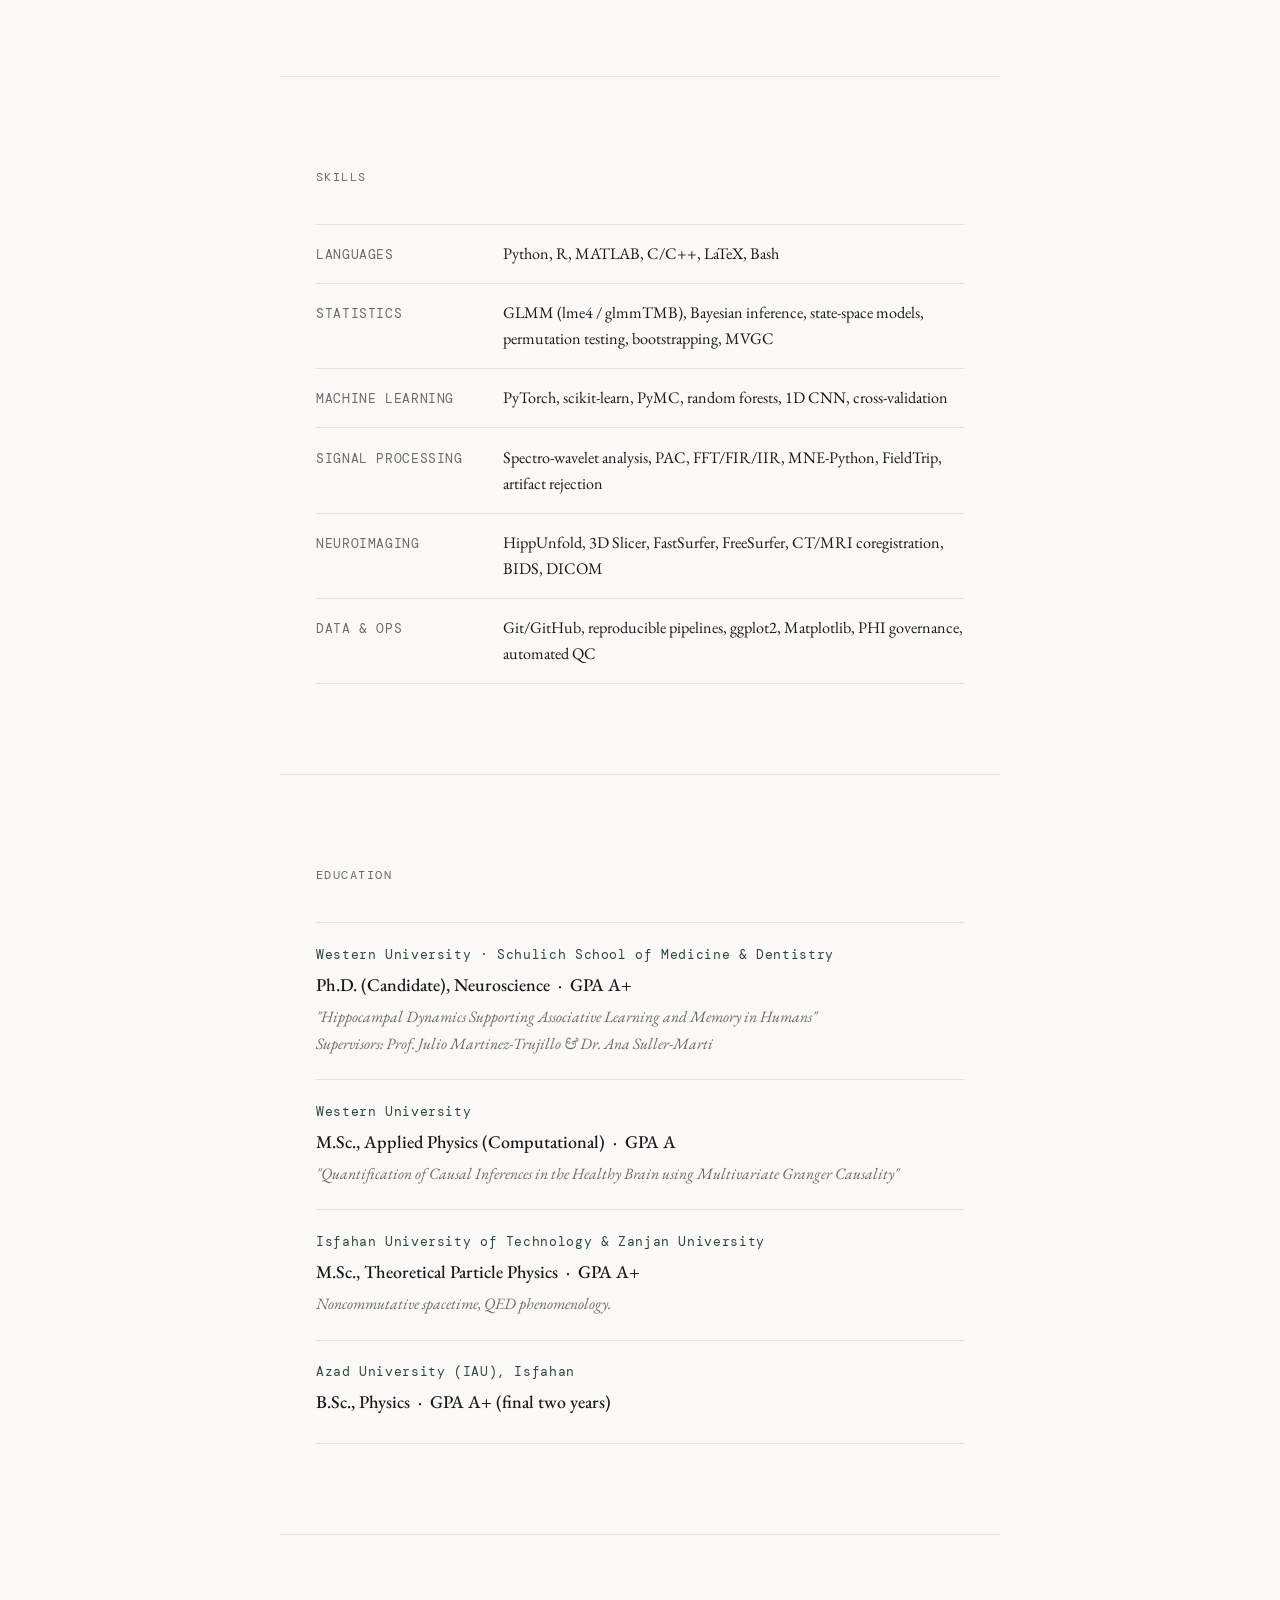
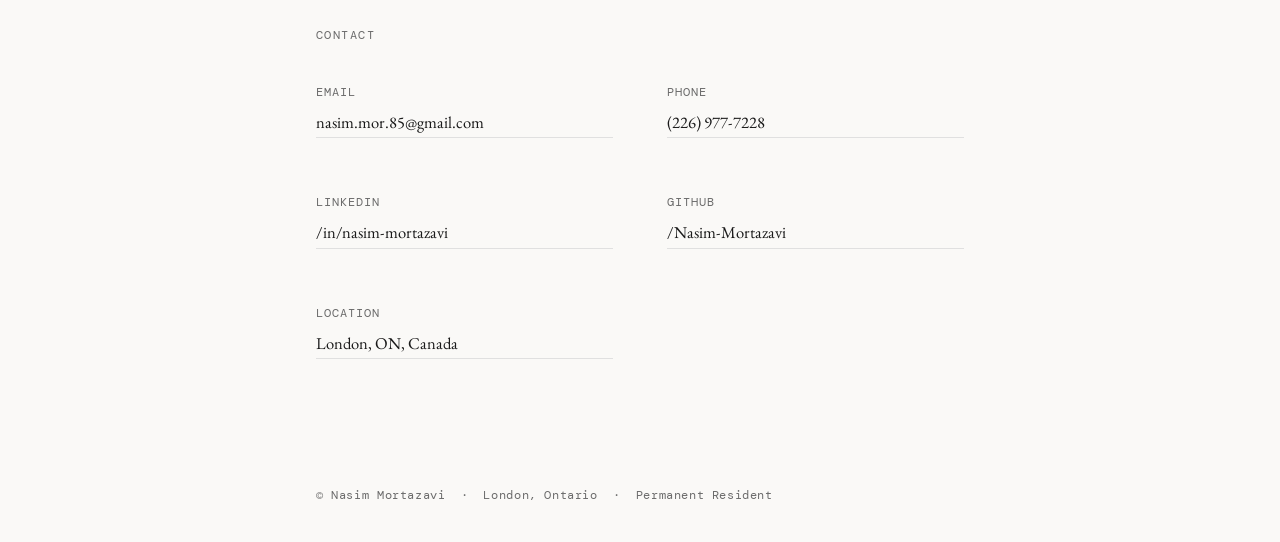
==== commit d4d8dd76: "Update index.html" ====
--- a/index.html
+++ b/index.html
@@ -337,8 +337,8 @@
   <p class="section-label">About</p>
   <div class="about-text">
     <p>
-      I am a Ph.D. Candidate in Neuroscience at Western University (Schulich School of Medicine &amp; Dentistry),
-      working with stereo-EEG recordings from patients with temporal lobe epilepsy. My thesis investigates
+      I am a computational neuroscientist at Western University (Schulich School of Medicine &amp; Dentistry),
+      working with stereo-EEG recordings from patients with temporal lobe epilepsy. My research investigates
       how hippocampal CA1 sharp-wave ripples support associative encoding and memory consolidation
       during virtual spatial navigation tasks.
     </p>
@@ -348,10 +348,6 @@
       pipelines from raw clinical data through statistical modelling and communicate results across
       neuroscience, clinical, and engineering teams.
     </p>
-    <p>
-      Canadian Permanent Resident, based in London, Ontario. Available without sponsorship.
-      Fluent in English; native Farsi speaker.
-    </p>
   </div>
 </section>
 
@@ -494,13 +490,13 @@
     <a href="https://doi.org/10.5220/0010834900003116" target="_blank" rel="noopener">↗</a>
   </div>
   <div class="pub">
-    <strong>Mortazavi, N.</strong>, Haghighat, M. (2011). g factor of the charged leptons in noncommutative spacetime. <em>Iranian Journal of Physics Research, 11</em>(3), 265–272.
+    Haghighat, M., <strong>Mortazavi, N.</strong> (2011). g factor of the charged leptons in noncommutative spacetime. <em>Iranian Journal of Physics Research, 11</em>(3), 265–272.
     <a href="https://ijpr.iut.ac.ir/article_931.html?lang=en" target="_blank" rel="noopener">↗</a>
   </div>
 
   <p class="pub-group-title">Book Chapter</p>
   <div class="pub">
-    Mortazavi, N. (2018), et.al., Anesthesia and Resting State Networks. In <em>Functional MRI: Basic Principles and Emerging Clinical Applications for Anesthesiology and the Neurological Sciences</em>, Chapter 10. Oxford University Press.
+    Ramani, R. (ed.; contrib. <strong>Mortazavi, N.</strong>) (2018). Anesthesia and Resting State Networks. In <em>Functional MRI: Basic Principles and Emerging Clinical Applications for Anesthesiology and the Neurological Sciences</em>, Chapter 10. Oxford University Press.
     <a href="https://doi.org/10.1093/med/9780190297763.001.0001" target="_blank" rel="noopener">↗</a>
   </div>
 </section>
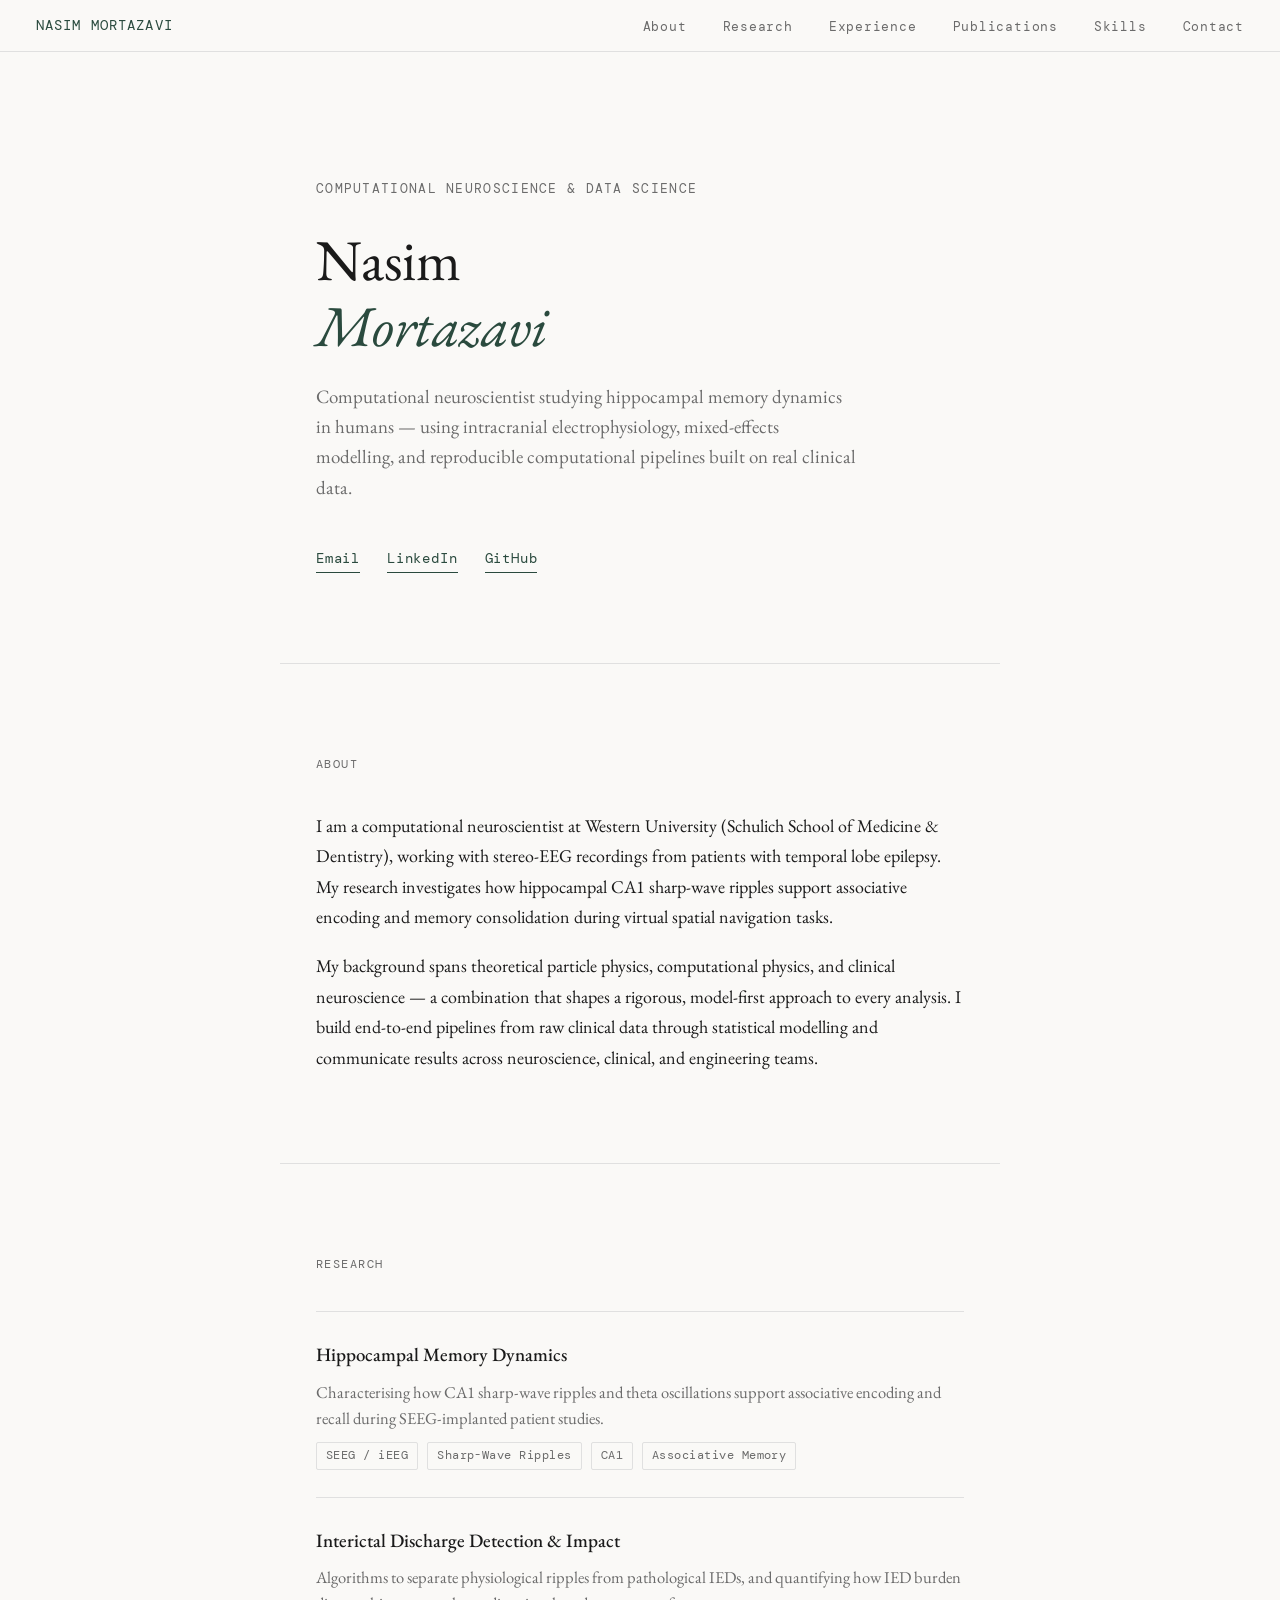
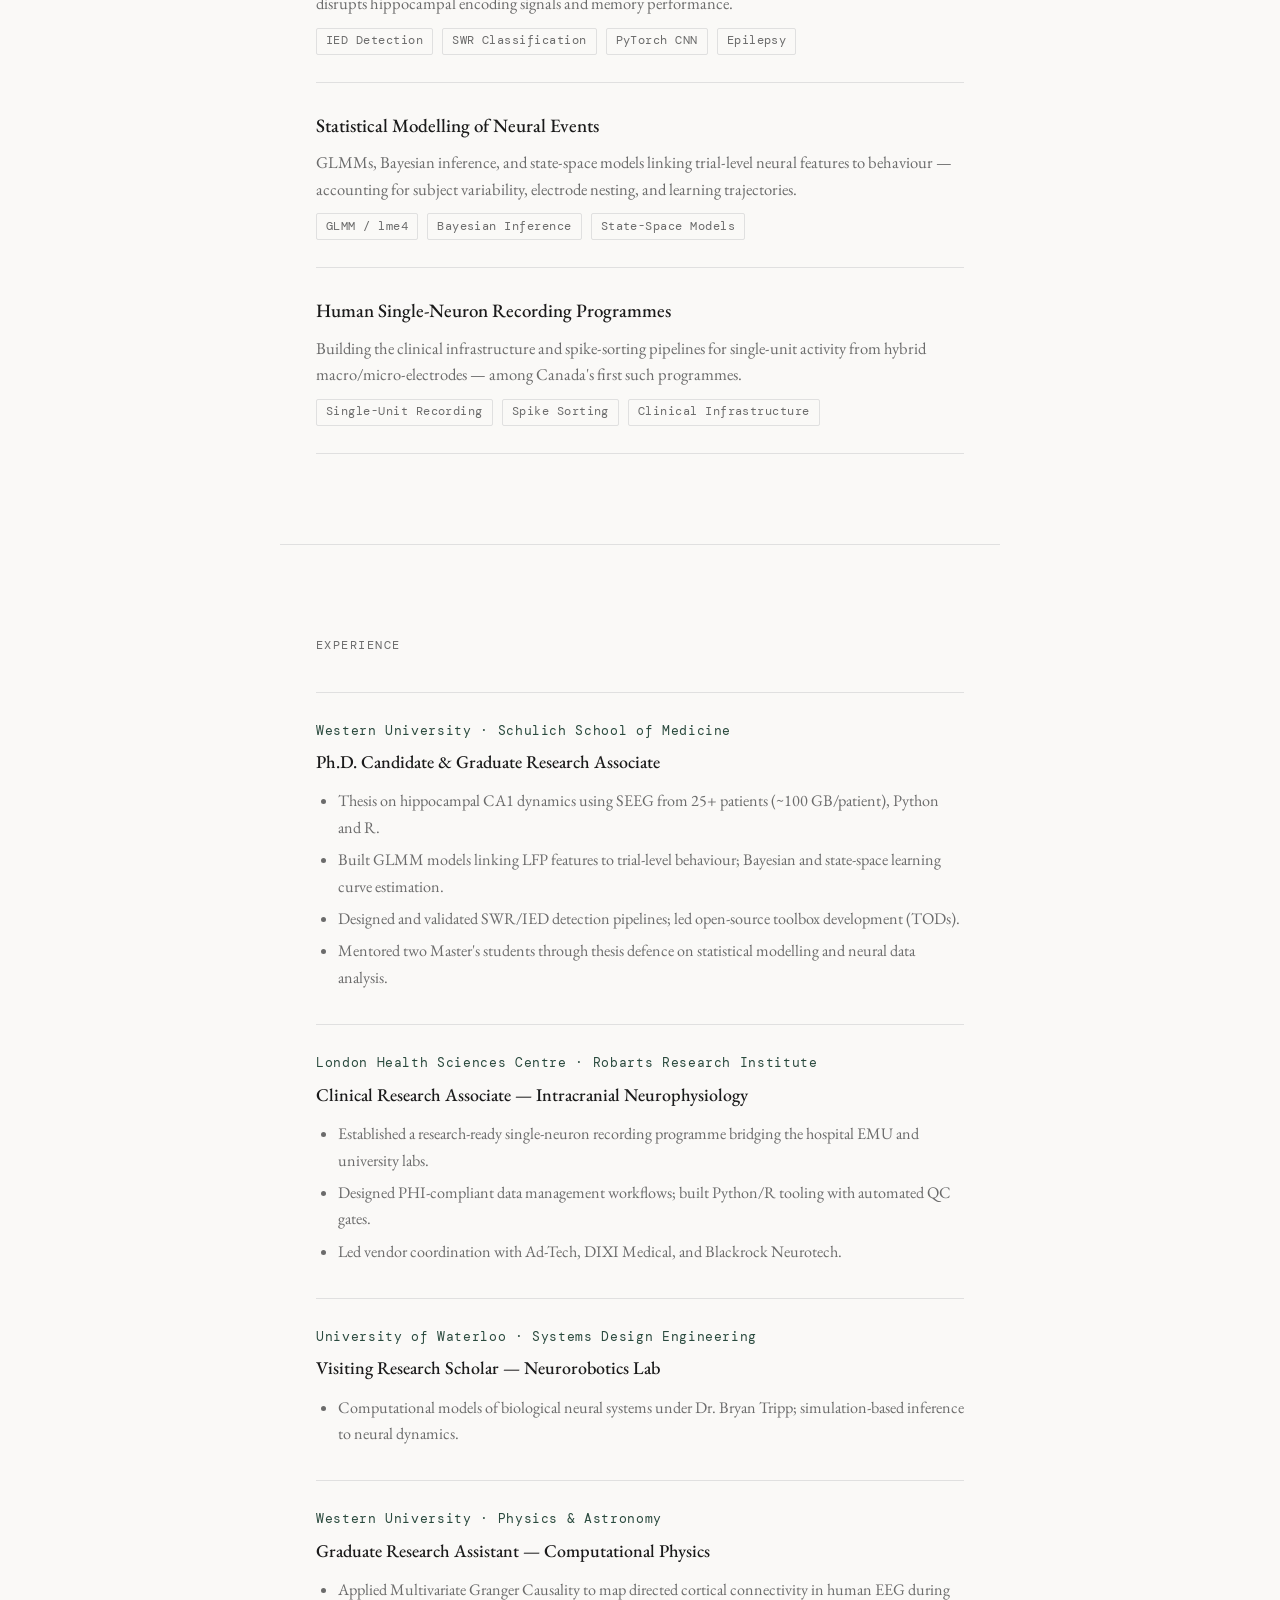
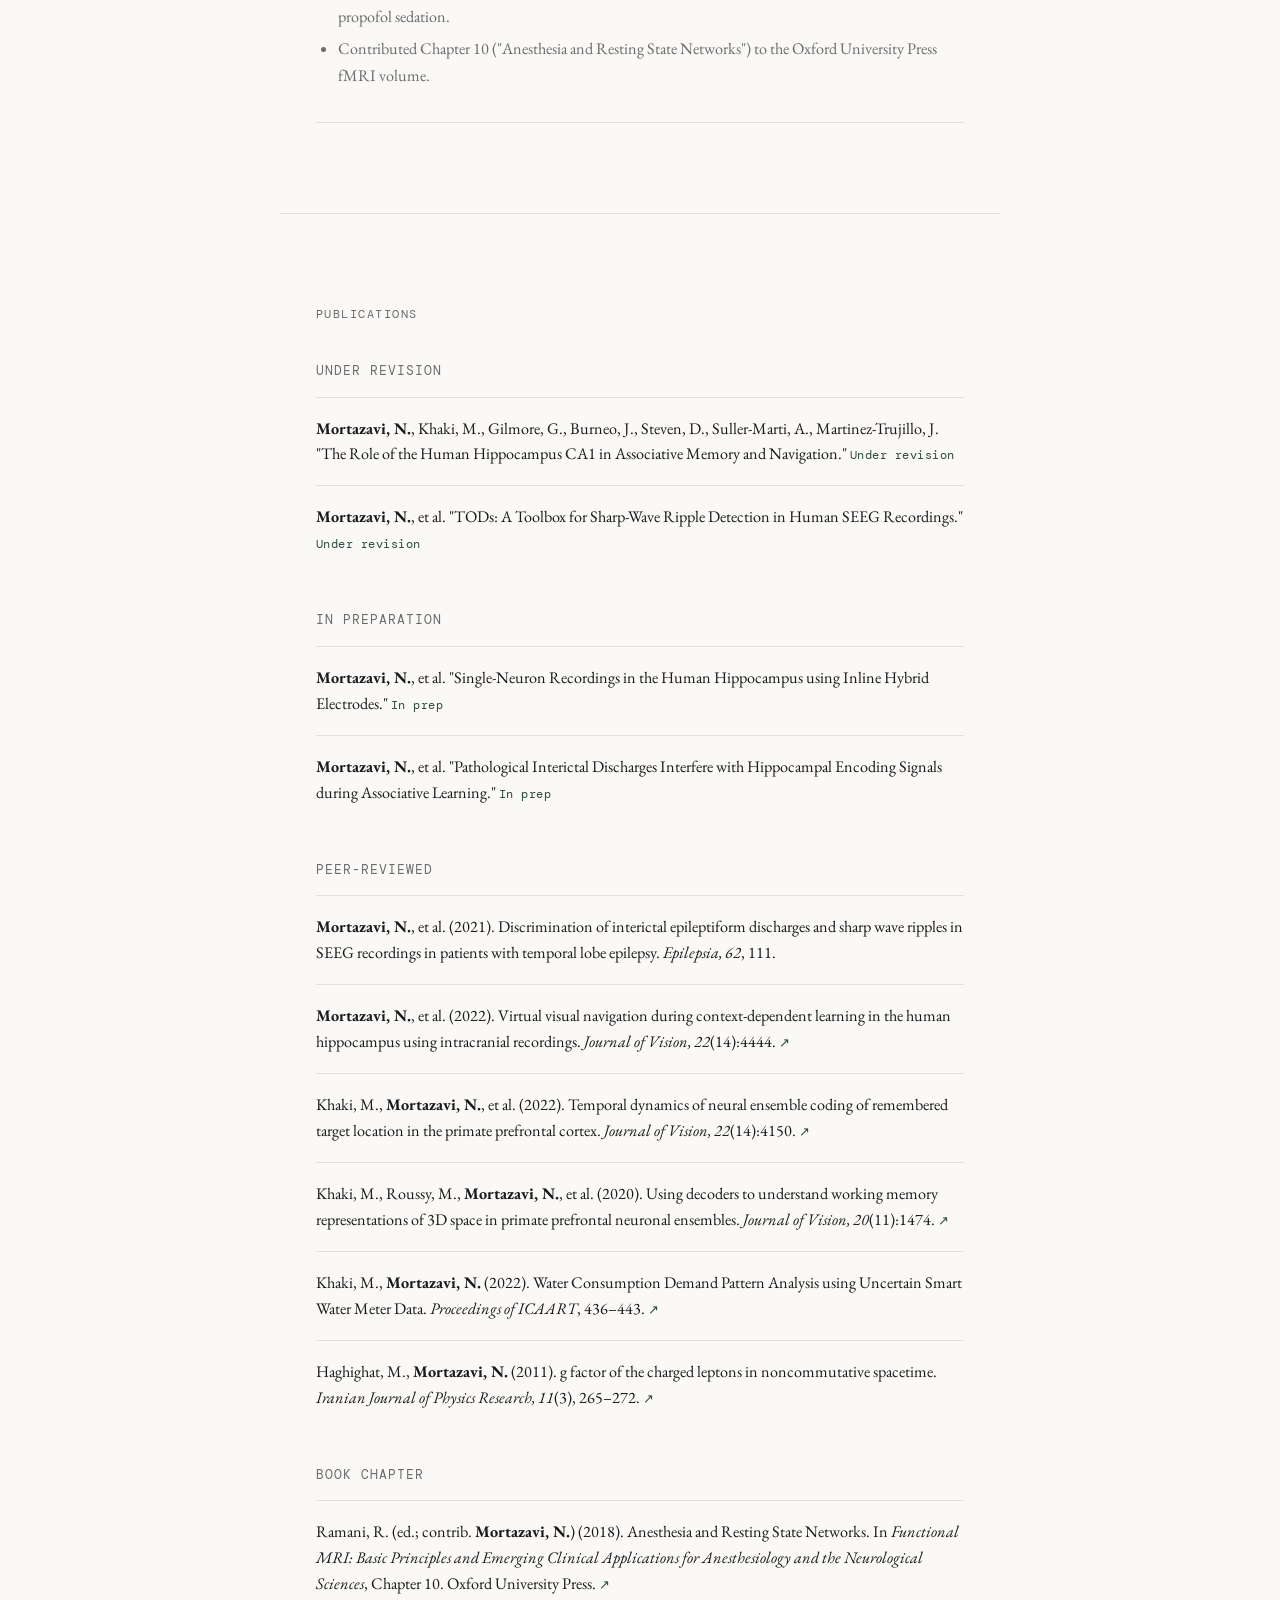
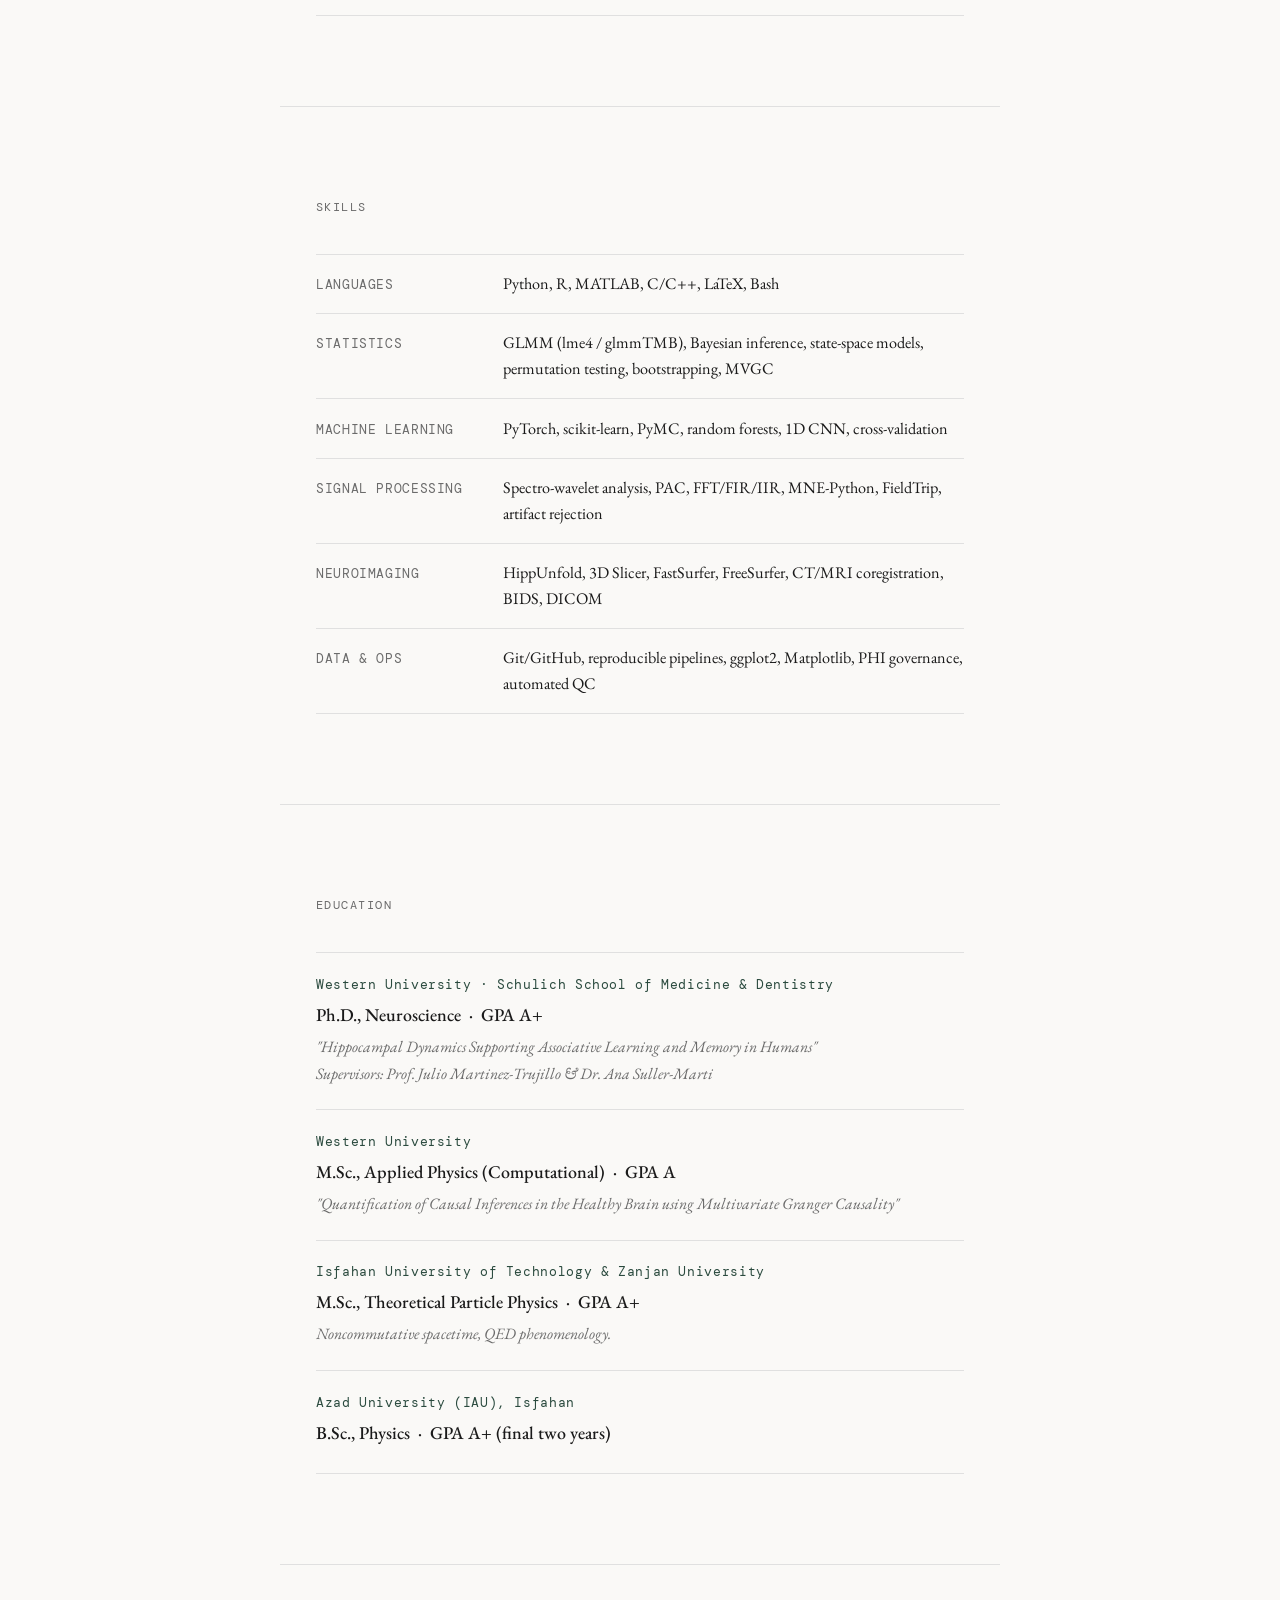
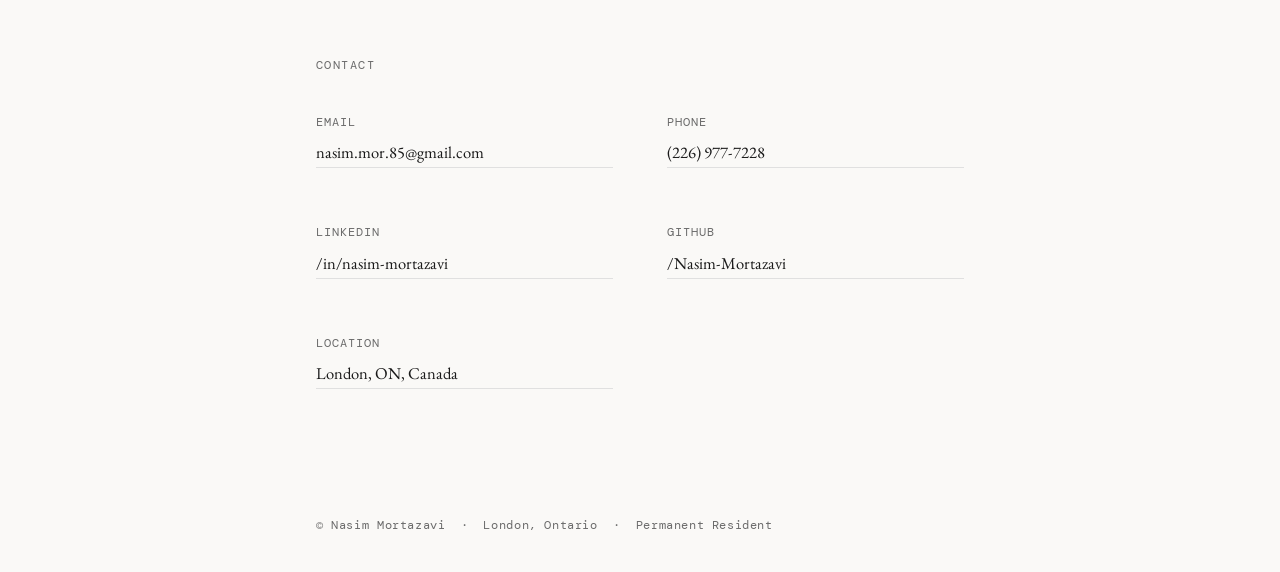
==== commit 8dbb1792: "Update Ph.D. title and degree name in index.html" ====
--- a/index.html
+++ b/index.html
@@ -321,7 +321,7 @@
   <p class="hero-label">Computational Neuroscience &amp; Data Science</p>
   <h1>Nasim<br><em>Mortazavi</em></h1>
   <p class="hero-sub">
-    Ph.D. Candidate studying hippocampal memory dynamics in humans —
+    Computational neuroscientist studying hippocampal memory dynamics in humans —
     using intracranial electrophysiology, mixed-effects modelling,
     and reproducible computational pipelines built on real clinical data.
   </p>
@@ -537,7 +537,7 @@
 
   <div class="degree">
     <p class="degree-inst">Western University · Schulich School of Medicine &amp; Dentistry</p>
-    <p class="degree-name">Ph.D. (Candidate), Neuroscience &nbsp;·&nbsp; GPA A+</p>
+    <p class="degree-name">Ph.D., Neuroscience &nbsp;·&nbsp; GPA A+</p>
     <p class="degree-thesis">"Hippocampal Dynamics Supporting Associative Learning and Memory in Humans"<br>Supervisors: Prof. Julio Martinez-Trujillo &amp; Dr. Ana Suller-Marti</p>
   </div>
 
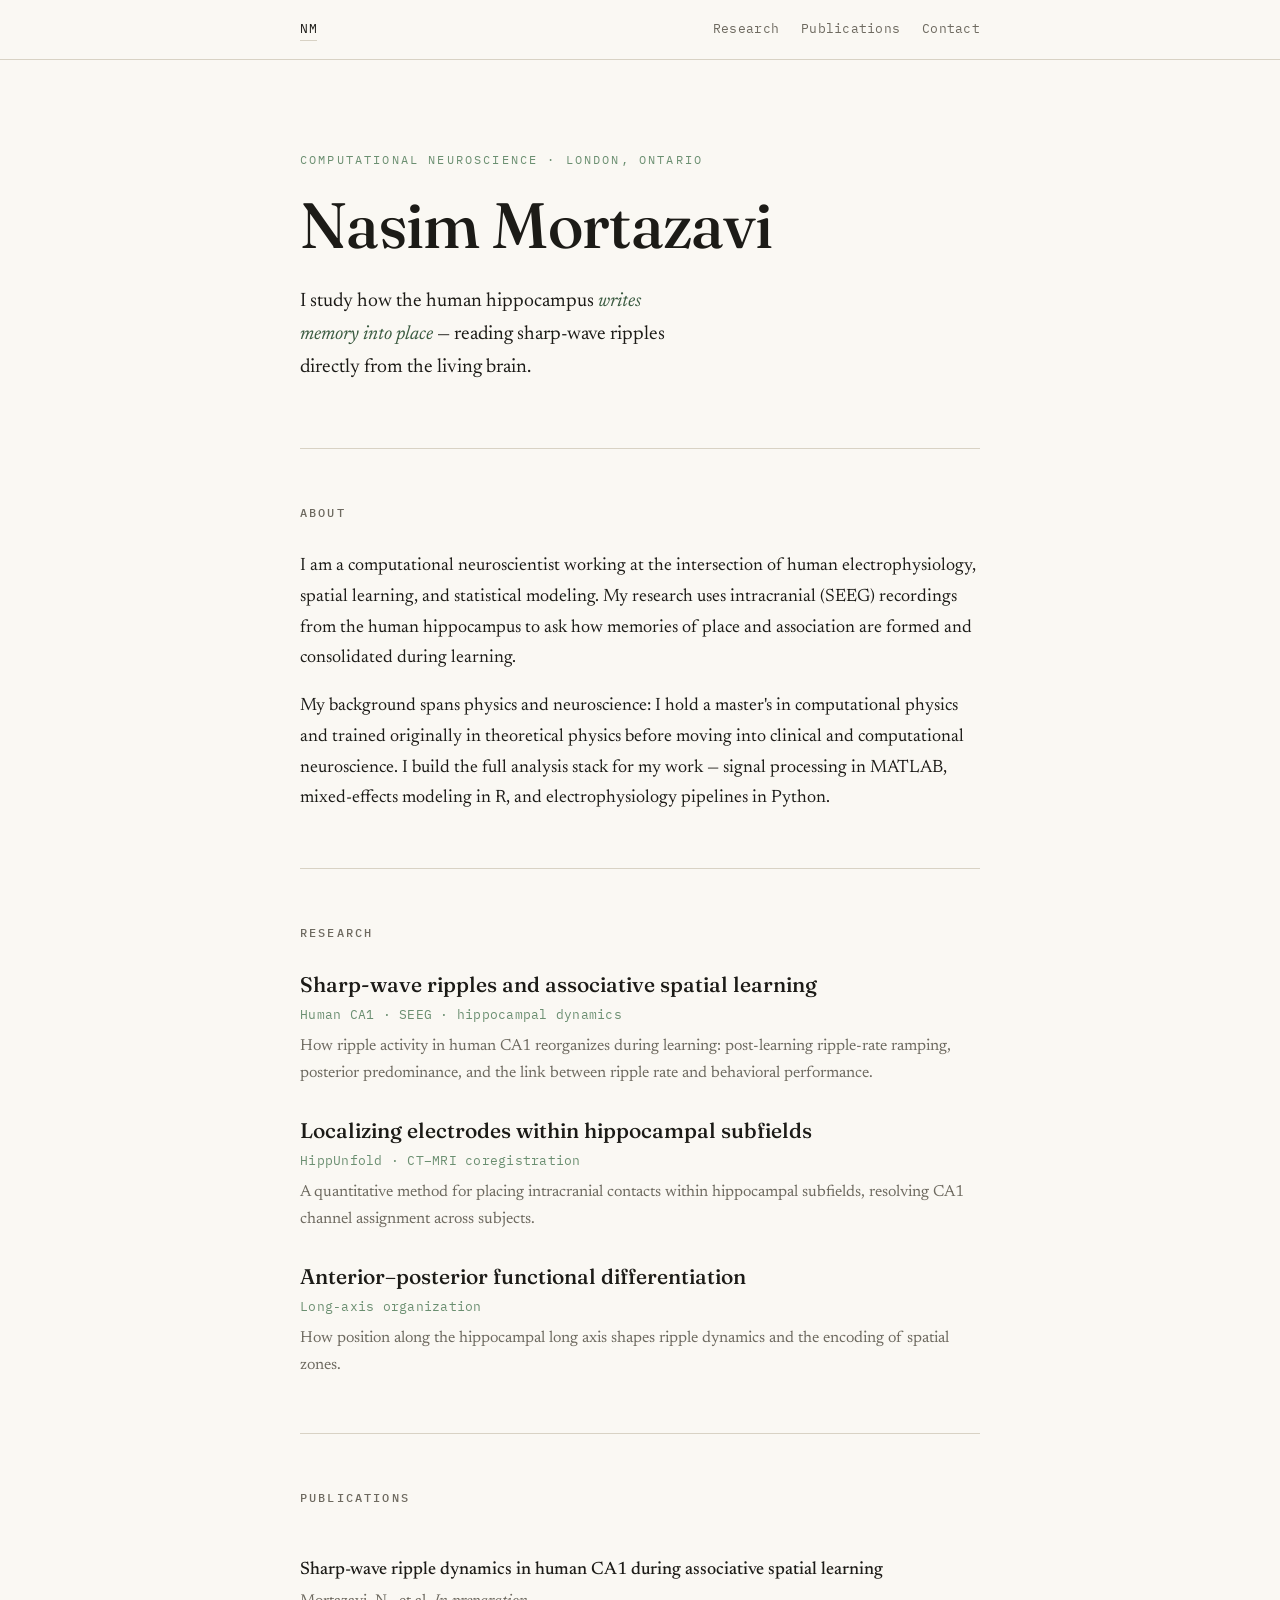
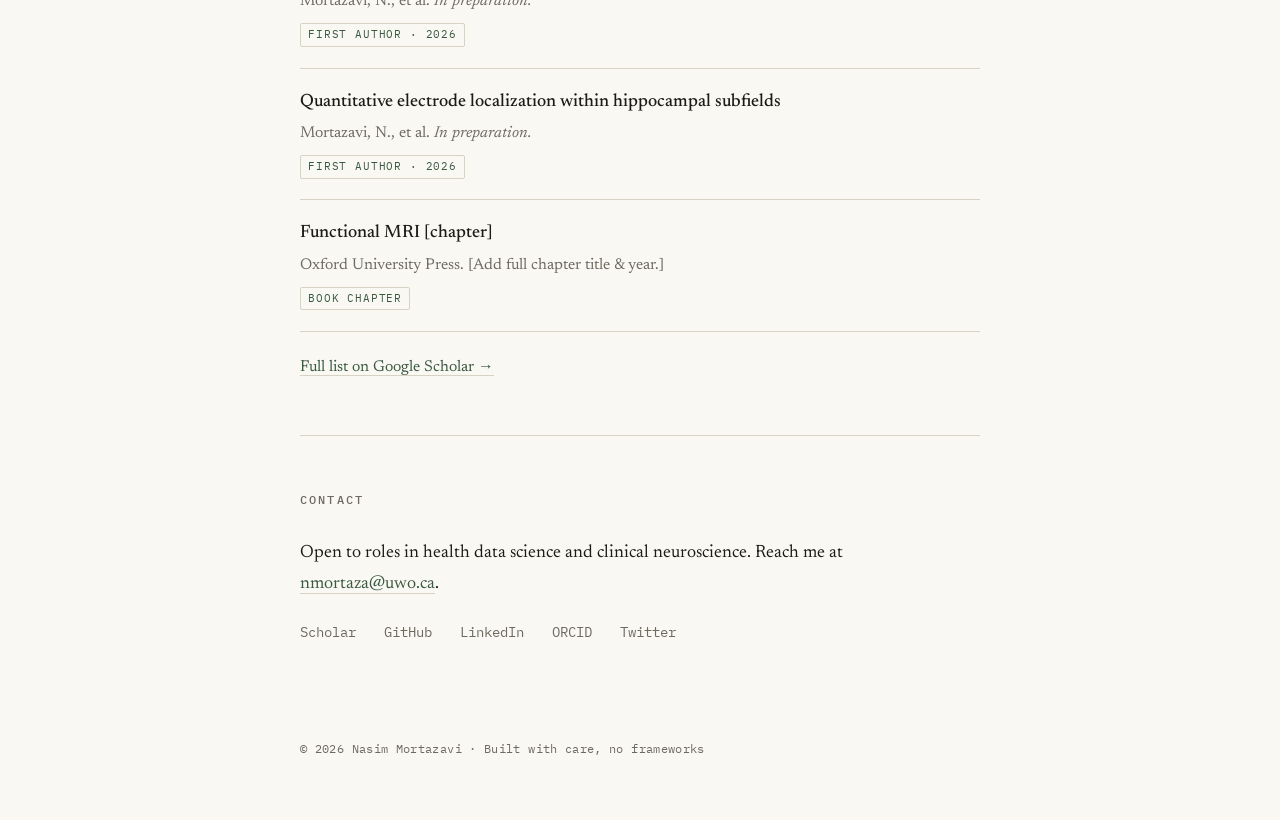
==== commit 8c909050: "Add initial index.html file with basic structure" ====
--- a/index.html
+++ b/index.html
@@ -1,600 +1,225 @@
 <!DOCTYPE html>
 <html lang="en">
 <head>
-  <meta charset="UTF-8" />
-  <meta name="viewport" content="width=device-width, initial-scale=1.0" />
-  <title>Nasim Mortazavi</title>
-  <meta name="description" content="Nasim Mortazavi — Computational Neuroscience & Data Science" />
-  <link rel="preconnect" href="https://fonts.googleapis.com" />
-  <link rel="preconnect" href="https://fonts.gstatic.com" crossorigin />
-  <link href="https://fonts.googleapis.com/css2?family=EB+Garamond:ital,wght@0,400;0,500;1,400&family=DM+Mono:wght@400;500&display=swap" rel="stylesheet" />
-  <style>
-    *, *::before, *::after { box-sizing: border-box; margin: 0; padding: 0; }
-
-    :root {
-      --ink: #1a1a1a;
-      --muted: #6b6b6b;
-      --line: #e0e0e0;
-      --bg: #faf9f7;
-      --accent: #2a4a3e;
-      --serif: 'EB Garamond', Georgia, serif;
-      --mono: 'DM Mono', monospace;
-    }
-
-    html { scroll-behavior: smooth; font-size: 18px; }
-
-    body {
-      font-family: var(--serif);
-      background: var(--bg);
-      color: var(--ink);
-      line-height: 1.7;
-      -webkit-font-smoothing: antialiased;
-    }
-
-    /* ── NAV ── */
-    nav {
-      position: fixed; top: 0; left: 0; right: 0;
-      z-index: 100;
-      background: var(--bg);
-      border-bottom: 1px solid var(--line);
-      padding: 0 2rem;
-      height: 52px;
-      display: flex; align-items: center; justify-content: space-between;
-    }
-    .nav-name {
-      font-family: var(--mono);
-      font-size: 0.78rem;
-      letter-spacing: 0.08em;
-      color: var(--accent);
-      text-decoration: none;
-    }
-    .nav-links {
-      list-style: none;
-      display: flex; gap: 2rem;
-    }
-    .nav-links a {
-      font-family: var(--mono);
-      font-size: 0.72rem;
-      letter-spacing: 0.06em;
-      color: var(--muted);
-      text-decoration: none;
-      transition: color 0.2s;
-    }
-    .nav-links a:hover { color: var(--ink); }
-
-    /* ── LAYOUT ── */
-    main { padding-top: 52px; }
-    .section {
-      max-width: 720px;
-      margin: 0 auto;
-      padding: 5rem 2rem;
-      border-bottom: 1px solid var(--line);
-    }
-    .section:last-child { border-bottom: none; }
-
-    /* ── HERO ── */
-    #hero {
-      max-width: 720px;
-      margin: 0 auto;
-      padding: 7rem 2rem 5rem;
-      border-bottom: 1px solid var(--line);
-    }
-    .hero-label {
-      font-family: var(--mono);
-      font-size: 0.72rem;
-      letter-spacing: 0.1em;
-      color: var(--muted);
-      text-transform: uppercase;
-      margin-bottom: 1.5rem;
-    }
-    h1 {
-      font-size: 3.2rem;
-      font-weight: 400;
-      line-height: 1.15;
-      margin-bottom: 1.25rem;
-      letter-spacing: -0.01em;
-    }
-    h1 em { font-style: italic; color: var(--accent); }
-    .hero-sub {
-      font-size: 1.05rem;
-      color: var(--muted);
-      max-width: 540px;
-      margin-bottom: 2.5rem;
-      line-height: 1.6;
-    }
-    .hero-links {
-      display: flex; gap: 1.5rem; flex-wrap: wrap;
-    }
-    .hero-links a {
-      font-family: var(--mono);
-      font-size: 0.75rem;
-      letter-spacing: 0.06em;
-      color: var(--accent);
-      text-decoration: none;
-      border-bottom: 1px solid var(--accent);
-      padding-bottom: 1px;
-      transition: opacity 0.2s;
-    }
-    .hero-links a:hover { opacity: 0.6; }
-
-    /* ── SECTION HEADINGS ── */
-    .section-label {
-      font-family: var(--mono);
-      font-size: 0.68rem;
-      letter-spacing: 0.12em;
-      text-transform: uppercase;
-      color: var(--muted);
-      margin-bottom: 2rem;
-    }
-    h2 {
-      font-size: 1.5rem;
-      font-weight: 400;
-      line-height: 1.3;
-      margin-bottom: 1.5rem;
-    }
-
-    /* ── ABOUT ── */
-    .about-text p {
-      margin-bottom: 1rem;
-      color: var(--ink);
-      font-size: 1rem;
-    }
-    .about-text p:last-child { margin-bottom: 0; }
-
-    /* ── RESEARCH ── */
-    .theme { padding: 1.5rem 0; border-top: 1px solid var(--line); }
-    .theme:last-child { border-bottom: 1px solid var(--line); }
-    .theme h3 {
-      font-size: 1.05rem;
-      font-weight: 500;
-      margin-bottom: 0.4rem;
-    }
-    .theme p { font-size: 0.92rem; color: var(--muted); line-height: 1.6; margin-bottom: 0.6rem; }
-    .tags { display: flex; gap: 0.5rem; flex-wrap: wrap; }
-    .tag {
-      font-family: var(--mono);
-      font-size: 0.65rem;
-      letter-spacing: 0.04em;
-      color: var(--muted);
-      border: 1px solid var(--line);
-      padding: 0.15rem 0.5rem;
-      border-radius: 2px;
-    }
-
-    /* ── EXPERIENCE / TIMELINE ── */
-    .role { padding: 1.5rem 0; border-top: 1px solid var(--line); }
-    .role:last-child { border-bottom: 1px solid var(--line); }
-    .role-org {
-      font-family: var(--mono);
-      font-size: 0.72rem;
-      letter-spacing: 0.05em;
-      color: var(--accent);
-      margin-bottom: 0.3rem;
-    }
-    .role-title {
-      font-size: 1rem;
-      font-weight: 500;
-      margin-bottom: 0.6rem;
-    }
-    .role ul {
-      padding-left: 1.2rem;
-      font-size: 0.9rem;
-      color: var(--muted);
-      line-height: 1.65;
-    }
-    .role ul li { margin-bottom: 0.3rem; }
-
-    /* ── PUBLICATIONS ── */
-    .pub-group-title {
-      font-family: var(--mono);
-      font-size: 0.7rem;
-      letter-spacing: 0.08em;
-      text-transform: uppercase;
-      color: var(--muted);
-      margin: 2rem 0 0.8rem;
-    }
-    .pub-group-title:first-child { margin-top: 0; }
-    .pub {
-      padding: 1rem 0;
-      border-top: 1px solid var(--line);
-      font-size: 0.9rem;
-      line-height: 1.6;
-      color: var(--ink);
-    }
-    .pub:last-child { border-bottom: 1px solid var(--line); }
-    .pub a {
-      color: var(--accent);
-      text-decoration: none;
-      font-family: var(--mono);
-      font-size: 0.72rem;
-    }
-    .pub a:hover { text-decoration: underline; }
-    .pub-status {
-      font-family: var(--mono);
-      font-size: 0.68rem;
-      color: var(--accent);
-      letter-spacing: 0.04em;
-    }
-
-    /* ── SKILLS ── */
-    .skill-row {
-      display: grid;
-      grid-template-columns: 160px 1fr;
-      gap: 0.5rem 1.5rem;
-      padding: 0.9rem 0;
-      border-top: 1px solid var(--line);
-      font-size: 0.9rem;
-      align-items: baseline;
-    }
-    .skill-row:last-child { border-bottom: 1px solid var(--line); }
-    .skill-label {
-      font-family: var(--mono);
-      font-size: 0.7rem;
-      letter-spacing: 0.05em;
-      color: var(--muted);
-      text-transform: uppercase;
-    }
-    .skill-items { color: var(--ink); line-height: 1.6; }
-
-    /* ── EDUCATION ── */
-    .degree { padding: 1.2rem 0; border-top: 1px solid var(--line); }
-    .degree:last-child { border-bottom: 1px solid var(--line); }
-    .degree-inst {
-      font-family: var(--mono);
-      font-size: 0.7rem;
-      color: var(--accent);
-      letter-spacing: 0.05em;
-      margin-bottom: 0.2rem;
-    }
-    .degree-name { font-size: 1rem; font-weight: 500; margin-bottom: 0.2rem; }
-    .degree-thesis { font-size: 0.88rem; color: var(--muted); font-style: italic; }
-
-    /* ── CONTACT ── */
-    #contact { border-bottom: none; }
-    .contact-grid {
-      display: grid;
-      grid-template-columns: 1fr 1fr;
-      gap: 3rem;
-    }
-    .contact-item {
-      display: flex; flex-direction: column; gap: 0.3rem;
-    }
-    .contact-item span {
-      font-family: var(--mono);
-      font-size: 0.68rem;
-      letter-spacing: 0.08em;
-      text-transform: uppercase;
-      color: var(--muted);
-    }
-    .contact-item a {
-      font-size: 0.92rem;
-      color: var(--ink);
-      text-decoration: none;
-      border-bottom: 1px solid var(--line);
-      padding-bottom: 1px;
-      transition: border-color 0.2s;
-    }
-    .contact-item a:hover { border-color: var(--ink); }
-
-    footer {
-      max-width: 720px;
-      margin: 0 auto;
-      padding: 2rem;
-      font-family: var(--mono);
-      font-size: 0.68rem;
-      color: var(--muted);
-      letter-spacing: 0.05em;
-    }
-
-    /* ── FADE IN ── */
-    .fade { opacity: 0; transform: translateY(16px); transition: opacity 0.5s ease, transform 0.5s ease; }
-    .fade.visible { opacity: 1; transform: none; }
-
-    /* ── MOBILE ── */
-    @media (max-width: 600px) {
-      html { font-size: 16px; }
-      h1 { font-size: 2.4rem; }
-      .nav-links { display: none; }
-      .skill-row { grid-template-columns: 1fr; }
-      .contact-grid { grid-template-columns: 1fr; gap: 1.5rem; }
-    }
-  </style>
+<meta charset="UTF-8">
+<meta name="viewport" content="width=device-width, initial-scale=1.0">
+<title>Nasim Mortazavi</title>
+<link rel="preconnect" href="https://fonts.googleapis.com">
+<link rel="preconnect" href="https://fonts.gstatic.com" crossorigin>
+<link href="https://fonts.googleapis.com/css2?family=Fraunces:opsz,wght@9..144,400;9..144,500;9..144,600&family=Newsreader:ital,opsz,wght@0,6..72,400;0,6..72,500;1,6..72,400&family=IBM+Plex+Mono:wght@400;500&display=swap" rel="stylesheet">
+<style>
+  :root{
+    --bg:#faf8f3;
+    --ink:#1c1b17;
+    --muted:#6e6a60;
+    --line:#d8d2c4;
+    --accent:#3a5a40;
+    --accent-soft:#6b8f71;
+    --maxw:680px;
+  }
+  *{margin:0;padding:0;box-sizing:border-box}
+  html{scroll-behavior:smooth}
+  body{
+    font-family:"Newsreader",Georgia,serif;
+    font-size:18px;
+    line-height:1.7;
+    color:var(--ink);
+    background:var(--bg);
+    -webkit-font-smoothing:antialiased;
+    padding:0 24px;
+  }
+  .wrap{max-width:var(--maxw);margin:0 auto}
+
+  /* nav */
+  nav{
+    position:sticky;top:0;z-index:10;
+    background:var(--bg);
+    border-bottom:1px solid var(--line);
+    margin:0 -24px 0;
+    padding:0 24px;
+  }
+  nav .wrap{
+    display:flex;justify-content:space-between;align-items:center;
+    padding:14px 0;
+  }
+  nav .home{
+    font-family:"IBM Plex Mono",monospace;
+    font-size:13px;letter-spacing:.04em;text-transform:uppercase;
+    color:var(--ink);text-decoration:none;
+  }
+  nav ul{display:flex;gap:22px;list-style:none}
+  nav a.link{
+    font-family:"IBM Plex Mono",monospace;
+    font-size:13px;letter-spacing:.02em;
+    color:var(--muted);text-decoration:none;
+    padding-bottom:2px;border-bottom:1px solid transparent;
+    transition:color .2s,border-color .2s;
+  }
+  nav a.link:hover{color:var(--accent);border-color:var(--accent)}
+
+  /* hero */
+  header.hero{padding:90px 0 64px}
+  .eyebrow{
+    font-family:"IBM Plex Mono",monospace;
+    font-size:12px;letter-spacing:.18em;text-transform:uppercase;
+    color:var(--accent-soft);margin-bottom:22px;
+  }
+  h1{
+    font-family:"Fraunces",serif;
+    font-weight:500;
+    font-size:clamp(2.6rem,7vw,4rem);
+    line-height:1.04;
+    letter-spacing:-.01em;
+    margin-bottom:26px;
+  }
+  .lede{font-size:1.22rem;color:var(--ink);max-width:36ch}
+  .lede .accent{color:var(--accent);font-style:italic}
+
+  /* sections */
+  section{padding:54px 0;border-top:1px solid var(--line)}
+  h2{
+    font-family:"IBM Plex Mono",monospace;
+    font-size:12px;font-weight:500;
+    letter-spacing:.18em;text-transform:uppercase;
+    color:var(--muted);
+    margin-bottom:28px;
+  }
+  p+p{margin-top:1.1rem}
+  a{color:var(--accent);text-decoration:none;border-bottom:1px solid var(--line);transition:border-color .2s}
+  a:hover{border-color:var(--accent)}
+
+  /* research list */
+  .item{margin-bottom:30px}
+  .item:last-child{margin-bottom:0}
+  .item h3{
+    font-family:"Fraunces",serif;font-weight:500;
+    font-size:1.32rem;line-height:1.25;margin-bottom:6px;
+  }
+  .item .meta{
+    font-family:"IBM Plex Mono",monospace;
+    font-size:12.5px;color:var(--accent-soft);
+    letter-spacing:.02em;margin-bottom:8px;
+  }
+  .item p{color:var(--muted);font-size:1rem}
+
+  /* publications */
+  .pub{padding:18px 0;border-bottom:1px solid var(--line)}
+  .pub:last-child{border-bottom:none}
+  .pub .title{font-weight:500}
+  .pub .cite{font-size:.98rem;color:var(--muted);margin-top:3px}
+  .pub .tag{
+    display:inline-block;
+    font-family:"IBM Plex Mono",monospace;
+    font-size:10.5px;letter-spacing:.08em;text-transform:uppercase;
+    color:var(--accent);border:1px solid var(--line);
+    border-radius:2px;padding:2px 7px;margin-top:8px;
+  }
+
+  /* contact */
+  .links{display:flex;flex-wrap:wrap;gap:8px 28px;font-family:"IBM Plex Mono",monospace;font-size:14px}
+  .links a{border:none;color:var(--muted)}
+  .links a:hover{color:var(--accent)}
+
+  footer{padding:40px 0 60px;font-family:"IBM Plex Mono",monospace;font-size:12px;color:var(--muted);letter-spacing:.03em}
+
+  @media (max-width:560px){
+    body{font-size:17px}
+    nav ul{gap:16px}
+    nav a.link{font-size:12px}
+    header.hero{padding:64px 0 48px}
+    .lede{font-size:1.12rem}
+  }
+  @media (prefers-reduced-motion:reduce){html{scroll-behavior:auto}*{transition:none!important}}
+  :focus-visible{outline:2px solid var(--accent);outline-offset:3px}
+</style>
 </head>
 <body>
 
 <nav>
-  <a href="#hero" class="nav-name">NASIM MORTAZAVI</a>
-  <ul class="nav-links">
-    <li><a href="#about">About</a></li>
-    <li><a href="#research">Research</a></li>
-    <li><a href="#experience">Experience</a></li>
-    <li><a href="#publications">Publications</a></li>
-    <li><a href="#skills">Skills</a></li>
-    <li><a href="#contact">Contact</a></li>
-  </ul>
-</nav>
-
-<main>
-
-<!-- HERO -->
-<section id="hero">
-  <p class="hero-label">Computational Neuroscience &amp; Data Science</p>
-  <h1>Nasim<br><em>Mortazavi</em></h1>
-  <p class="hero-sub">
-    Computational neuroscientist studying hippocampal memory dynamics in humans —
-    using intracranial electrophysiology, mixed-effects modelling,
-    and reproducible computational pipelines built on real clinical data.
-  </p>
-  <div class="hero-links">
-    <a href="mailto:nasim.mor.85@gmail.com">Email</a>
-    <a href="https://www.linkedin.com/in/nasim-mortazavi-438090120/" target="_blank" rel="noopener">LinkedIn</a>
-    <a href="https://github.com/Nasim-Mortazavi" target="_blank" rel="noopener">GitHub</a>
-  </div>
-</section>
-
-<!-- ABOUT -->
-<section id="about" class="section fade">
-  <p class="section-label">About</p>
-  <div class="about-text">
-    <p>
-      I am a computational neuroscientist at Western University (Schulich School of Medicine &amp; Dentistry),
-      working with stereo-EEG recordings from patients with temporal lobe epilepsy. My research investigates
-      how hippocampal CA1 sharp-wave ripples support associative encoding and memory consolidation
-      during virtual spatial navigation tasks.
-    </p>
-    <p>
-      My background spans theoretical particle physics, computational physics, and clinical neuroscience —
-      a combination that shapes a rigorous, model-first approach to every analysis. I build end-to-end
-      pipelines from raw clinical data through statistical modelling and communicate results across
-      neuroscience, clinical, and engineering teams.
-    </p>
-  </div>
-</section>
-
-<!-- RESEARCH -->
-<section id="research" class="section fade">
-  <p class="section-label">Research</p>
-
-  <div class="theme">
-    <h3>Hippocampal Memory Dynamics</h3>
-    <p>Characterising how CA1 sharp-wave ripples and theta oscillations support associative encoding and recall during SEEG-implanted patient studies.</p>
-    <div class="tags">
-      <span class="tag">SEEG / iEEG</span>
-      <span class="tag">Sharp-Wave Ripples</span>
-      <span class="tag">CA1</span>
-      <span class="tag">Associative Memory</span>
-    </div>
-  </div>
-
-  <div class="theme">
-    <h3>Interictal Discharge Detection &amp; Impact</h3>
-    <p>Algorithms to separate physiological ripples from pathological IEDs, and quantifying how IED burden disrupts hippocampal encoding signals and memory performance.</p>
-    <div class="tags">
-      <span class="tag">IED Detection</span>
-      <span class="tag">SWR Classification</span>
-      <span class="tag">PyTorch CNN</span>
-      <span class="tag">Epilepsy</span>
-    </div>
-  </div>
-
-  <div class="theme">
-    <h3>Statistical Modelling of Neural Events</h3>
-    <p>GLMMs, Bayesian inference, and state-space models linking trial-level neural features to behaviour — accounting for subject variability, electrode nesting, and learning trajectories.</p>
-    <div class="tags">
-      <span class="tag">GLMM / lme4</span>
-      <span class="tag">Bayesian Inference</span>
-      <span class="tag">State-Space Models</span>
-    </div>
-  </div>
-
-  <div class="theme">
-    <h3>Human Single-Neuron Recording Programmes</h3>
-    <p>Building the clinical infrastructure and spike-sorting pipelines for single-unit activity from hybrid macro/micro-electrodes — among Canada's first such programmes.</p>
-    <div class="tags">
-      <span class="tag">Single-Unit Recording</span>
-      <span class="tag">Spike Sorting</span>
-      <span class="tag">Clinical Infrastructure</span>
-    </div>
-  </div>
-</section>
-
-<!-- EXPERIENCE -->
-<section id="experience" class="section fade">
-  <p class="section-label">Experience</p>
-
-  <div class="role">
-    <p class="role-org">Western University · Schulich School of Medicine</p>
-    <p class="role-title">Ph.D. Candidate &amp; Graduate Research Associate</p>
+  <div class="wrap">
+    <a class="home" href="#top">NM</a>
     <ul>
-      <li>Thesis on hippocampal CA1 dynamics using SEEG from 25+ patients (~100 GB/patient), Python and R.</li>
-      <li>Built GLMM models linking LFP features to trial-level behaviour; Bayesian and state-space learning curve estimation.</li>
-      <li>Designed and validated SWR/IED detection pipelines; led open-source toolbox development (TODs).</li>
-      <li>Mentored two Master's students through thesis defence on statistical modelling and neural data analysis.</li>
+      <li><a class="link" href="#research">Research</a></li>
+      <li><a class="link" href="#publications">Publications</a></li>
+      <li><a class="link" href="#contact">Contact</a></li>
     </ul>
   </div>
-
-  <div class="role">
-    <p class="role-org">London Health Sciences Centre · Robarts Research Institute</p>
-    <p class="role-title">Clinical Research Associate — Intracranial Neurophysiology</p>
-    <ul>
-      <li>Established a research-ready single-neuron recording programme bridging the hospital EMU and university labs.</li>
-      <li>Designed PHI-compliant data management workflows; built Python/R tooling with automated QC gates.</li>
-      <li>Led vendor coordination with Ad-Tech, DIXI Medical, and Blackrock Neurotech.</li>
-    </ul>
-  </div>
-
-  <div class="role">
-    <p class="role-org">University of Waterloo · Systems Design Engineering</p>
-    <p class="role-title">Visiting Research Scholar — Neurorobotics Lab</p>
-    <ul>
-      <li>Computational models of biological neural systems under Dr. Bryan Tripp; simulation-based inference to neural dynamics.</li>
-    </ul>
-  </div>
-
-  <div class="role">
-    <p class="role-org">Western University · Physics &amp; Astronomy</p>
-    <p class="role-title">Graduate Research Assistant — Computational Physics</p>
-    <ul>
-      <li>Applied Multivariate Granger Causality to map directed cortical connectivity in human EEG during propofol sedation.</li>
-      <li>Contributed Chapter 10 ("Anesthesia and Resting State Networks") to the Oxford University Press fMRI volume.</li>
-    </ul>
-  </div>
-</section>
-
-<!-- PUBLICATIONS -->
-<section id="publications" class="section fade">
-  <p class="section-label">Publications</p>
-
-  <p class="pub-group-title">Under Revision</p>
-  <div class="pub">
-    <strong>Mortazavi, N.</strong>, Khaki, M., Gilmore, G., Burneo, J., Steven, D., Suller-Marti, A., Martinez-Trujillo, J.
-    "The Role of the Human Hippocampus CA1 in Associative Memory and Navigation."
-    <span class="pub-status">Under revision</span>
-  </div>
-  <div class="pub">
-    <strong>Mortazavi, N.</strong>, et al.
-    "TODs: A Toolbox for Sharp-Wave Ripple Detection in Human SEEG Recordings."
-    <span class="pub-status">Under revision</span>
-  </div>
-
-  <p class="pub-group-title">In Preparation</p>
-  <div class="pub">
-    <strong>Mortazavi, N.</strong>, et al.
-    "Single-Neuron Recordings in the Human Hippocampus using Inline Hybrid Electrodes."
-    <span class="pub-status">In prep</span>
-  </div>
-  <div class="pub">
-    <strong>Mortazavi, N.</strong>, et al.
-    "Pathological Interictal Discharges Interfere with Hippocampal Encoding Signals during Associative Learning."
-    <span class="pub-status">In prep</span>
-  </div>
-
-  <p class="pub-group-title">Peer-Reviewed</p>
-  <div class="pub">
-    <strong>Mortazavi, N.</strong>, et al. (2021). Discrimination of interictal epileptiform discharges and sharp wave ripples in SEEG recordings in patients with temporal lobe epilepsy. <em>Epilepsia, 62</em>, 111.
-  </div>
-  <div class="pub">
-    <strong>Mortazavi, N.</strong>, et al. (2022). Virtual visual navigation during context-dependent learning in the human hippocampus using intracranial recordings. <em>Journal of Vision, 22</em>(14):4444.
-    <a href="https://jov.arvojournals.org/article.aspx?articleid=2785091" target="_blank" rel="noopener">↗</a>
-  </div>
-  <div class="pub">
-    Khaki, M., <strong>Mortazavi, N.</strong>, et al. (2022). Temporal dynamics of neural ensemble coding of remembered target location in the primate prefrontal cortex. <em>Journal of Vision, 22</em>(14):4150.
-    <a href="https://doi.org/10.1167/jov.22.14.4150" target="_blank" rel="noopener">↗</a>
-  </div>
-  <div class="pub">
-    Khaki, M., Roussy, M., <strong>Mortazavi, N.</strong>, et al. (2020). Using decoders to understand working memory representations of 3D space in primate prefrontal neuronal ensembles. <em>Journal of Vision, 20</em>(11):1474.
-    <a href="https://doi.org/10.1167/jov.20.11.1474" target="_blank" rel="noopener">↗</a>
-  </div>
-  <div class="pub">
-    Khaki, M., <strong>Mortazavi, N.</strong> (2022). Water Consumption Demand Pattern Analysis using Uncertain Smart Water Meter Data. <em>Proceedings of ICAART</em>, 436–443.
-    <a href="https://doi.org/10.5220/0010834900003116" target="_blank" rel="noopener">↗</a>
-  </div>
-  <div class="pub">
-    Haghighat, M., <strong>Mortazavi, N.</strong> (2011). g factor of the charged leptons in noncommutative spacetime. <em>Iranian Journal of Physics Research, 11</em>(3), 265–272.
-    <a href="https://ijpr.iut.ac.ir/article_931.html?lang=en" target="_blank" rel="noopener">↗</a>
-  </div>
-
-  <p class="pub-group-title">Book Chapter</p>
-  <div class="pub">
-    Ramani, R. (ed.; contrib. <strong>Mortazavi, N.</strong>) (2018). Anesthesia and Resting State Networks. In <em>Functional MRI: Basic Principles and Emerging Clinical Applications for Anesthesiology and the Neurological Sciences</em>, Chapter 10. Oxford University Press.
-    <a href="https://doi.org/10.1093/med/9780190297763.001.0001" target="_blank" rel="noopener">↗</a>
-  </div>
-</section>
-
-<!-- SKILLS -->
-<section id="skills" class="section fade">
-  <p class="section-label">Skills</p>
-
-  <div class="skill-row">
-    <span class="skill-label">Languages</span>
-    <span class="skill-items">Python, R, MATLAB, C/C++, LaTeX, Bash</span>
-  </div>
-  <div class="skill-row">
-    <span class="skill-label">Statistics</span>
-    <span class="skill-items">GLMM (lme4 / glmmTMB), Bayesian inference, state-space models, permutation testing, bootstrapping, MVGC</span>
-  </div>
-  <div class="skill-row">
-    <span class="skill-label">Machine Learning</span>
-    <span class="skill-items">PyTorch, scikit-learn, PyMC, random forests, 1D CNN, cross-validation</span>
-  </div>
-  <div class="skill-row">
-    <span class="skill-label">Signal Processing</span>
-    <span class="skill-items">Spectro-wavelet analysis, PAC, FFT/FIR/IIR, MNE-Python, FieldTrip, artifact rejection</span>
-  </div>
-  <div class="skill-row">
-    <span class="skill-label">Neuroimaging</span>
-    <span class="skill-items">HippUnfold, 3D Slicer, FastSurfer, FreeSurfer, CT/MRI coregistration, BIDS, DICOM</span>
-  </div>
-  <div class="skill-row">
-    <span class="skill-label">Data &amp; Ops</span>
-    <span class="skill-items">Git/GitHub, reproducible pipelines, ggplot2, Matplotlib, PHI governance, automated QC</span>
-  </div>
-</section>
-
-<!-- EDUCATION -->
-<section id="education" class="section fade">
-  <p class="section-label">Education</p>
-
-  <div class="degree">
-    <p class="degree-inst">Western University · Schulich School of Medicine &amp; Dentistry</p>
-    <p class="degree-name">Ph.D., Neuroscience &nbsp;·&nbsp; GPA A+</p>
-    <p class="degree-thesis">"Hippocampal Dynamics Supporting Associative Learning and Memory in Humans"<br>Supervisors: Prof. Julio Martinez-Trujillo &amp; Dr. Ana Suller-Marti</p>
-  </div>
-
-  <div class="degree">
-    <p class="degree-inst">Western University</p>
-    <p class="degree-name">M.Sc., Applied Physics (Computational) &nbsp;·&nbsp; GPA A</p>
-    <p class="degree-thesis">"Quantification of Causal Inferences in the Healthy Brain using Multivariate Granger Causality"</p>
-  </div>
-
-  <div class="degree">
-    <p class="degree-inst">Isfahan University of Technology &amp; Zanjan University</p>
-    <p class="degree-name">M.Sc., Theoretical Particle Physics &nbsp;·&nbsp; GPA A+</p>
-    <p class="degree-thesis">Noncommutative spacetime, QED phenomenology.</p>
-  </div>
-
-  <div class="degree">
-    <p class="degree-inst">Azad University (IAU), Isfahan</p>
-    <p class="degree-name">B.Sc., Physics &nbsp;·&nbsp; GPA A+ (final two years)</p>
-  </div>
-</section>
-
-<!-- CONTACT -->
-<section id="contact" class="section fade">
-  <p class="section-label">Contact</p>
-  <div class="contact-grid">
-    <div class="contact-item">
-      <span>Email</span>
-      <a href="mailto:nasim.mor.85@gmail.com">nasim.mor.85@gmail.com</a>
-    </div>
-    <div class="contact-item">
-      <span>Phone</span>
-      <a href="tel:+12269777228">(226) 977-7228</a>
-    </div>
-    <div class="contact-item">
-      <span>LinkedIn</span>
-      <a href="https://www.linkedin.com/in/nasim-mortazavi-438090120/" target="_blank" rel="noopener">/in/nasim-mortazavi</a>
-    </div>
-    <div class="contact-item">
-      <span>GitHub</span>
-      <a href="https://github.com/Nasim-Mortazavi" target="_blank" rel="noopener">/Nasim-Mortazavi</a>
-    </div>
-    <div class="contact-item">
-      <span>Location</span>
-      <a href="#">London, ON, Canada</a>
-    </div>
-  </div>
-</section>
-
-</main>
-
-<footer>© Nasim Mortazavi &nbsp;·&nbsp; London, Ontario &nbsp;·&nbsp; Permanent Resident</footer>
-
-<script>
-  const obs = new IntersectionObserver(entries => {
-    entries.forEach(e => { if (e.isIntersecting) { e.target.classList.add('visible'); obs.unobserve(e.target); } });
-  }, { threshold: 0.08 });
-  document.querySelectorAll('.fade').forEach(el => obs.observe(el));
-</script>
+</nav>
+
+<div class="wrap" id="top">
+
+  <header class="hero">
+    <div class="eyebrow">Computational Neuroscience · London, Ontario</div>
+    <h1>Nasim Mortazavi</h1>
+    <p class="lede">I study how the human hippocampus <span class="accent">writes memory into place</span> — reading sharp-wave ripples directly from the living brain.</p>
+  </header>
+
+  <section id="about">
+    <h2>About</h2>
+    <p>I am a computational neuroscientist working at the intersection of human electrophysiology, spatial learning, and statistical modeling. My research uses intracranial (SEEG) recordings from the human hippocampus to ask how memories of place and association are formed and consolidated during learning.</p>
+    <p>My background spans physics and neuroscience: I hold a master's in computational physics and trained originally in theoretical physics before moving into clinical and computational neuroscience. I build the full analysis stack for my work — signal processing in MATLAB, mixed-effects modeling in R, and electrophysiology pipelines in Python.</p>
+  </section>
+
+  <section id="research">
+    <h2>Research</h2>
+
+    <div class="item">
+      <h3>Sharp-wave ripples and associative spatial learning</h3>
+      <div class="meta">Human CA1 · SEEG · hippocampal dynamics</div>
+      <p>How ripple activity in human CA1 reorganizes during learning: post-learning ripple-rate ramping, posterior predominance, and the link between ripple rate and behavioral performance.</p>
+    </div>
+
+    <div class="item">
+      <h3>Localizing electrodes within hippocampal subfields</h3>
+      <div class="meta">HippUnfold · CT–MRI coregistration</div>
+      <p>A quantitative method for placing intracranial contacts within hippocampal subfields, resolving CA1 channel assignment across subjects.</p>
+    </div>
+
+    <div class="item">
+      <h3>Anterior–posterior functional differentiation</h3>
+      <div class="meta">Long-axis organization</div>
+      <p>How position along the hippocampal long axis shapes ripple dynamics and the encoding of spatial zones.</p>
+    </div>
+  </section>
+
+  <section id="publications">
+    <h2>Publications</h2>
+
+    <div class="pub">
+      <div class="title">Sharp-wave ripple dynamics in human CA1 during associative spatial learning</div>
+      <div class="cite">Mortazavi, N., et al. <em>In preparation.</em></div>
+      <span class="tag">First author · 2026</span>
+    </div>
+
+    <div class="pub">
+      <div class="title">Quantitative electrode localization within hippocampal subfields</div>
+      <div class="cite">Mortazavi, N., et al. <em>In preparation.</em></div>
+      <span class="tag">First author · 2026</span>
+    </div>
+
+    <div class="pub">
+      <div class="title">Functional MRI [chapter]</div>
+      <div class="cite">Oxford University Press. [Add full chapter title &amp; year.]</div>
+      <span class="tag">Book chapter</span>
+    </div>
+
+    <p style="margin-top:22px;font-size:.98rem"><a href="https://scholar.google.com/citations?user=CeyVQJ0AAAAJ&hl=en">Full list on Google Scholar →</a></p>
+  </section>
+
+  <section id="contact">
+    <h2>Contact</h2>
+    <p style="margin-bottom:22px">Open to roles in health data science and clinical neuroscience. Reach me at <a href="mailto:nmortaza@uwo.ca">nmortaza@uwo.ca</a>.</p>
+    <div class="links">
+      <a href="https://scholar.google.com/citations?user=CeyVQJ0AAAAJ&hl=en">Scholar</a>
+      <a href="https://github.com/Nasim-photon">GitHub</a>
+      <a href="#">LinkedIn</a>
+      <a href="#">ORCID</a>
+      <a href="https://twitter.com/NasimMortazavi">Twitter</a>
+    </div>
+  </section>
+
+  <footer>© 2026 Nasim Mortazavi · Built with care, no frameworks</footer>
+
+</div>
 </body>
 </html>
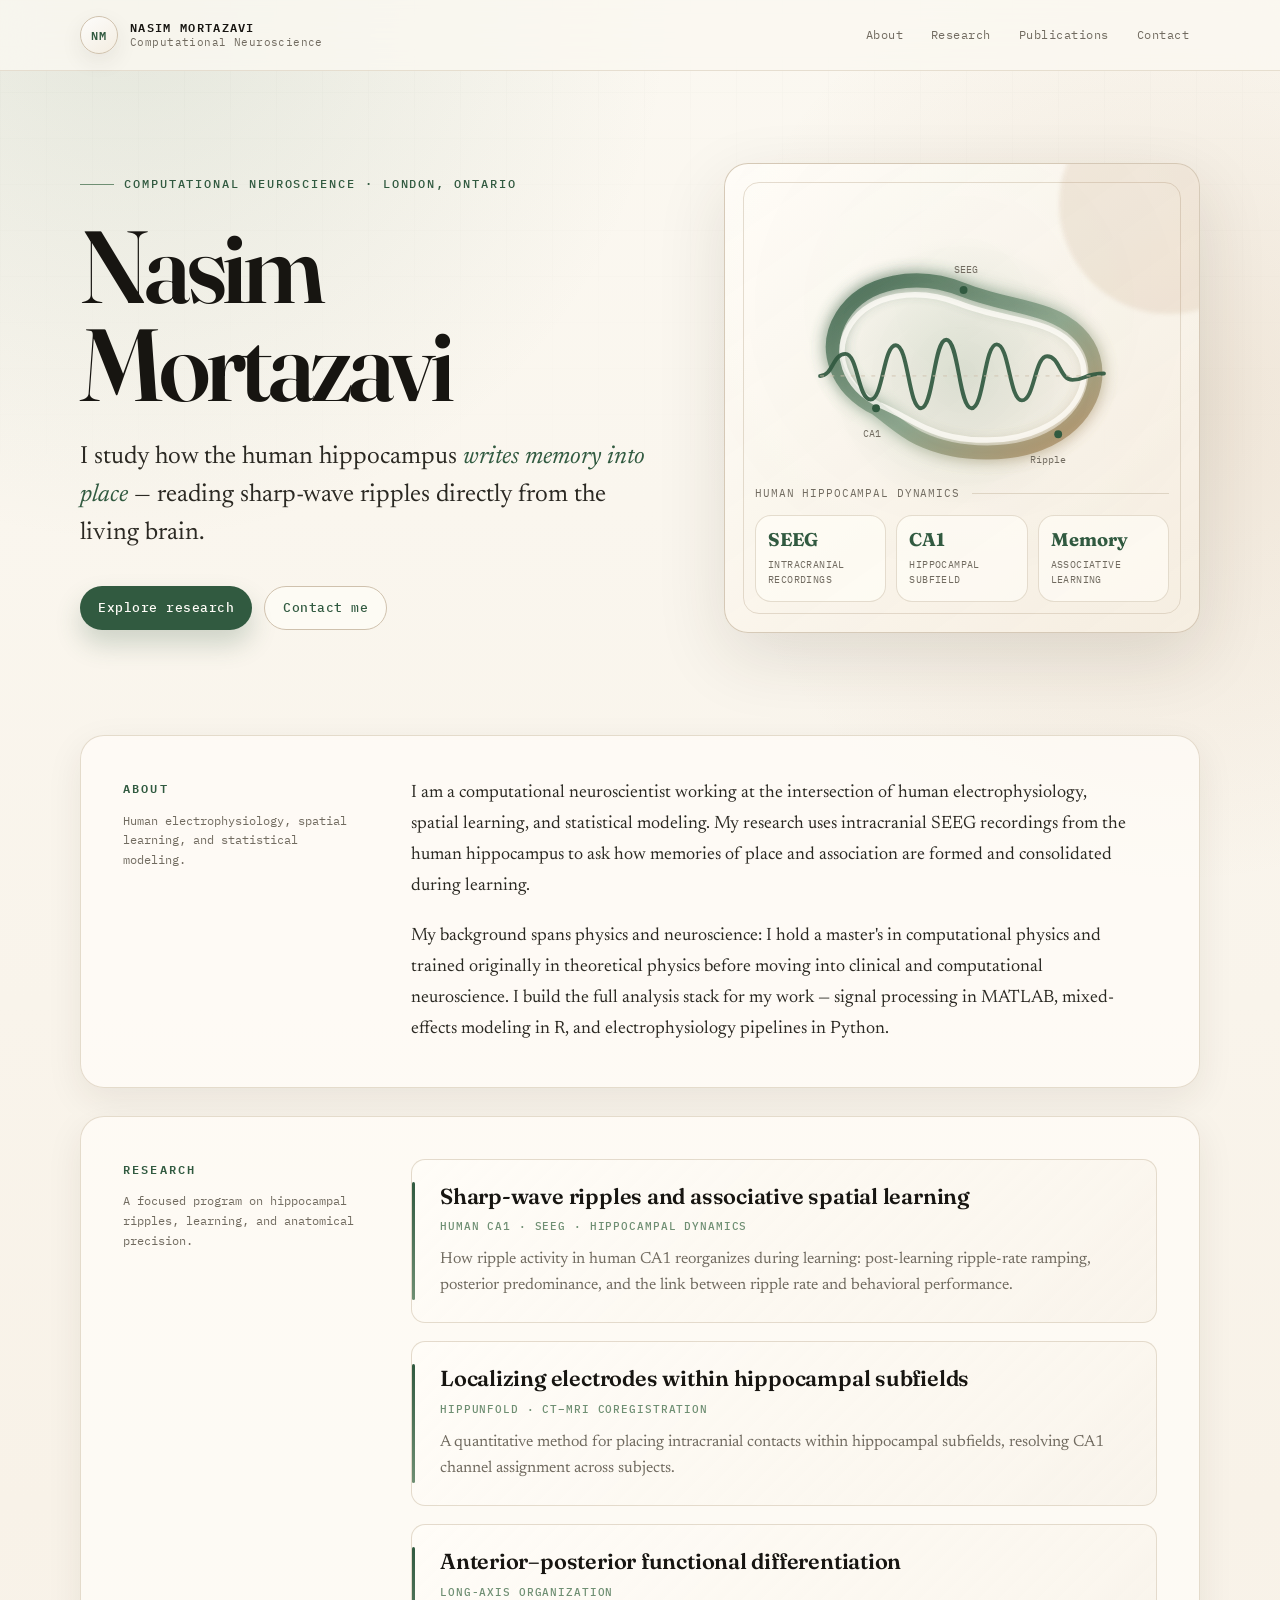
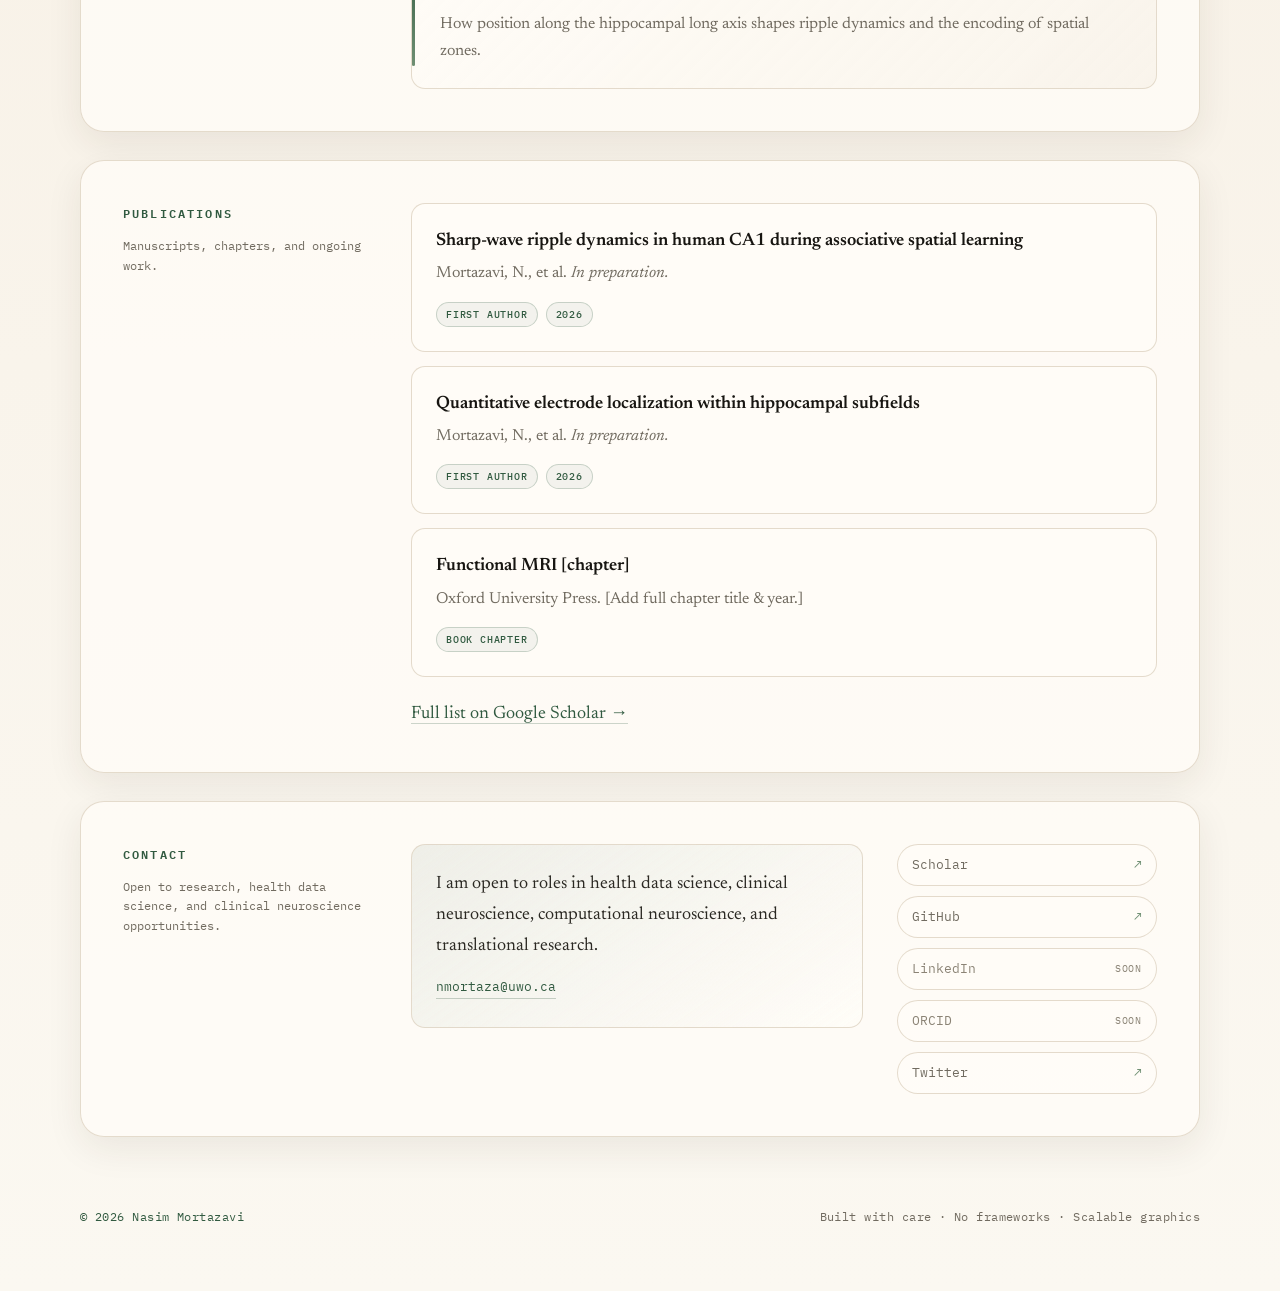
==== commit 995d69fb: "Update print statement from 'Hello' to 'Goodbye'" ====
--- a/index.html
+++ b/index.html
@@ -3,223 +3,1225 @@
 <head>
 <meta charset="UTF-8">
 <meta name="viewport" content="width=device-width, initial-scale=1.0">
-<title>Nasim Mortazavi</title>
+<title>Nasim Mortazavi | Computational Neuroscience</title>
+<meta name="description" content="Nasim Mortazavi is a computational neuroscientist studying human hippocampal sharp-wave ripples, associative memory, spatial learning, and intracranial SEEG recordings.">
+<meta name="author" content="Nasim Mortazavi">
+<meta name="theme-color" content="#faf7ef">
+
 <link rel="preconnect" href="https://fonts.googleapis.com">
 <link rel="preconnect" href="https://fonts.gstatic.com" crossorigin>
-<link href="https://fonts.googleapis.com/css2?family=Fraunces:opsz,wght@9..144,400;9..144,500;9..144,600&family=Newsreader:ital,opsz,wght@0,6..72,400;0,6..72,500;1,6..72,400&family=IBM+Plex+Mono:wght@400;500&display=swap" rel="stylesheet">
+<link href="https://fonts.googleapis.com/css2?family=Fraunces:opsz,wght@9..144,400;9..144,500;9..144,600;9..144,700&family=Newsreader:ital,opsz,wght@0,6..72,400;0,6..72,500;0,6..72,600;1,6..72,400&family=IBM+Plex+Mono:wght@400;500;600&display=swap" rel="stylesheet">
+
 <style>
   :root{
-    --bg:#faf8f3;
-    --ink:#1c1b17;
-    --muted:#6e6a60;
-    --line:#d8d2c4;
-    --accent:#3a5a40;
-    --accent-soft:#6b8f71;
-    --maxw:680px;
-  }
-  *{margin:0;padding:0;box-sizing:border-box}
-  html{scroll-behavior:smooth}
+    --bg:#fbf8f1;
+    --bg-2:#f2eadc;
+    --paper:#fffdf8;
+    --paper-soft:#f7f1e7;
+    --ink:#171511;
+    --ink-soft:#2b2923;
+    --muted:#716b60;
+    --muted-2:#8b8375;
+    --line:#ded4c3;
+    --line-strong:#cfc1ad;
+    --accent:#315a40;
+    --accent-2:#6f8f73;
+    --accent-3:#a77745;
+    --shadow:0 24px 70px rgba(47, 38, 24, .12);
+    --shadow-soft:0 12px 36px rgba(47, 38, 24, .08);
+    --radius:24px;
+    --radius-sm:14px;
+    --maxw:1120px;
+    --content:720px;
+  }
+
+  *{
+    margin:0;
+    padding:0;
+    box-sizing:border-box;
+  }
+
+  html{
+    scroll-behavior:smooth;
+  }
+
   body{
-    font-family:"Newsreader",Georgia,serif;
+    min-height:100vh;
+    font-family:"Newsreader", Georgia, serif;
     font-size:18px;
+    line-height:1.72;
+    color:var(--ink);
+    background:
+      radial-gradient(circle at 10% 0%, rgba(111,143,115,.16), transparent 34rem),
+      radial-gradient(circle at 92% 14%, rgba(167,119,69,.14), transparent 30rem),
+      linear-gradient(180deg, var(--bg), #f8f2e8 52%, var(--bg));
+    -webkit-font-smoothing:antialiased;
+    text-rendering:optimizeLegibility;
+  }
+
+  body::before{
+    content:"";
+    position:fixed;
+    inset:0;
+    pointer-events:none;
+    opacity:.23;
+    background-image:
+      linear-gradient(rgba(49,90,64,.06) 1px, transparent 1px),
+      linear-gradient(90deg, rgba(49,90,64,.06) 1px, transparent 1px);
+    background-size:46px 46px;
+    mask-image:linear-gradient(to bottom, black, transparent 72%);
+  }
+
+  ::selection{
+    background:rgba(49,90,64,.18);
+  }
+
+  a{
+    color:var(--accent);
+    text-decoration:none;
+  }
+
+  a:hover{
+    color:#203f2d;
+  }
+
+  .skip-link{
+    position:absolute;
+    left:20px;
+    top:-60px;
+    z-index:100;
+    background:var(--ink);
+    color:var(--paper);
+    padding:10px 14px;
+    border-radius:10px;
+    font-family:"IBM Plex Mono", monospace;
+    font-size:13px;
+    transition:top .2s ease;
+  }
+
+  .skip-link:focus{
+    top:18px;
+  }
+
+  .site-shell{
+    width:min(calc(100% - 40px), var(--maxw));
+    margin:0 auto;
+  }
+
+  .topbar{
+    position:sticky;
+    top:0;
+    z-index:50;
+    backdrop-filter:blur(18px);
+    -webkit-backdrop-filter:blur(18px);
+    background:rgba(251,248,241,.82);
+    border-bottom:1px solid rgba(222,212,195,.72);
+  }
+
+  .nav-inner{
+    width:min(calc(100% - 40px), var(--maxw));
+    margin:0 auto;
+    display:flex;
+    align-items:center;
+    justify-content:space-between;
+    gap:24px;
+    padding:16px 0;
+  }
+
+  .brand{
+    display:flex;
+    align-items:center;
+    gap:12px;
+    color:var(--ink);
+    text-decoration:none;
+  }
+
+  .brand-mark{
+    width:38px;
+    height:38px;
+    display:grid;
+    place-items:center;
+    border:1px solid var(--line-strong);
+    border-radius:50%;
+    background:linear-gradient(145deg, rgba(255,255,255,.74), rgba(242,234,220,.74));
+    box-shadow:0 8px 22px rgba(47,38,24,.08);
+    font-family:"IBM Plex Mono", monospace;
+    font-size:12px;
+    font-weight:600;
+    letter-spacing:.08em;
+    color:var(--accent);
+  }
+
+  .brand-text{
+    display:flex;
+    flex-direction:column;
+    line-height:1.1;
+  }
+
+  .brand-name{
+    font-family:"IBM Plex Mono", monospace;
+    font-size:12px;
+    font-weight:600;
+    letter-spacing:.11em;
+    text-transform:uppercase;
+  }
+
+  .brand-role{
+    margin-top:3px;
+    font-family:"IBM Plex Mono", monospace;
+    font-size:10.5px;
+    color:var(--muted);
+    letter-spacing:.04em;
+  }
+
+  nav ul{
+    display:flex;
+    align-items:center;
+    gap:6px;
+    list-style:none;
+  }
+
+  nav a.link{
+    display:inline-flex;
+    align-items:center;
+    min-height:36px;
+    padding:0 11px;
+    border-radius:999px;
+    font-family:"IBM Plex Mono", monospace;
+    font-size:12px;
+    letter-spacing:.04em;
+    color:var(--muted);
+    transition:background .2s ease, color .2s ease, transform .2s ease;
+  }
+
+  nav a.link:hover{
+    color:var(--accent);
+    background:rgba(49,90,64,.075);
+    transform:translateY(-1px);
+  }
+
+  main{
+    position:relative;
+  }
+
+  .hero{
+    display:grid;
+    grid-template-columns:minmax(0, 1.05fr) minmax(320px, .85fr);
+    gap:56px;
+    align-items:center;
+    padding:92px 0 74px;
+  }
+
+  .eyebrow{
+    display:inline-flex;
+    align-items:center;
+    gap:10px;
+    margin-bottom:22px;
+    font-family:"IBM Plex Mono", monospace;
+    font-size:12px;
+    font-weight:500;
+    letter-spacing:.16em;
+    text-transform:uppercase;
+    color:var(--accent);
+  }
+
+  .eyebrow::before{
+    content:"";
+    width:34px;
+    height:1px;
+    background:var(--accent-2);
+  }
+
+  h1{
+    max-width:760px;
+    font-family:"Fraunces", Georgia, serif;
+    font-weight:600;
+    font-size:clamp(3.1rem, 8vw, 6.6rem);
+    line-height:.96;
+    letter-spacing:-.045em;
+    color:var(--ink);
+  }
+
+  .subtitle{
+    margin-top:26px;
+    max-width:620px;
+    font-size:clamp(1.24rem, 2.2vw, 1.55rem);
+    line-height:1.52;
+    color:var(--ink-soft);
+  }
+
+  .subtitle .accent{
+    color:var(--accent);
+    font-style:italic;
+  }
+
+  .hero-actions{
+    display:flex;
+    flex-wrap:wrap;
+    gap:12px;
+    margin-top:34px;
+  }
+
+  .button{
+    display:inline-flex;
+    align-items:center;
+    justify-content:center;
+    gap:8px;
+    min-height:44px;
+    padding:0 18px;
+    border-radius:999px;
+    font-family:"IBM Plex Mono", monospace;
+    font-size:12.5px;
+    font-weight:500;
+    letter-spacing:.04em;
+    transition:transform .2s ease, box-shadow .2s ease, background .2s ease;
+  }
+
+  .button.primary{
+    color:#fffdf8;
+    background:var(--accent);
+    box-shadow:0 14px 26px rgba(49,90,64,.22);
+  }
+
+  .button.primary:hover{
+    color:#fffdf8;
+    transform:translateY(-2px);
+    box-shadow:0 18px 34px rgba(49,90,64,.26);
+  }
+
+  .button.secondary{
+    color:var(--accent);
+    border:1px solid var(--line-strong);
+    background:rgba(255,253,248,.64);
+  }
+
+  .button.secondary:hover{
+    background:rgba(49,90,64,.08);
+    transform:translateY(-2px);
+  }
+
+  .hero-card{
+    position:relative;
+    min-height:470px;
+    border:1px solid rgba(207,193,173,.85);
+    border-radius:var(--radius);
+    background:
+      linear-gradient(145deg, rgba(255,253,248,.88), rgba(246,238,225,.82)),
+      radial-gradient(circle at 50% 30%, rgba(111,143,115,.16), transparent 18rem);
+    box-shadow:var(--shadow);
+    overflow:hidden;
+  }
+
+  .hero-card::before{
+    content:"";
+    position:absolute;
+    inset:18px;
+    border:1px solid rgba(207,193,173,.56);
+    border-radius:calc(var(--radius) - 8px);
+    pointer-events:none;
+  }
+
+  .hero-card::after{
+    content:"";
+    position:absolute;
+    width:220px;
+    height:220px;
+    right:-80px;
+    top:-70px;
+    border-radius:50%;
+    background:rgba(167,119,69,.12);
+    filter:blur(2px);
+  }
+
+  .signal-visual{
+    position:absolute;
+    inset:44px 30px 120px;
+    display:grid;
+    place-items:center;
+  }
+
+  .signal-visual svg{
+    width:100%;
+    max-width:410px;
+    height:auto;
+    overflow:visible;
+  }
+
+  .ripple-path{
+    stroke-dasharray:900;
+    stroke-dashoffset:900;
+    animation:drawSignal 3.6s ease forwards;
+  }
+
+  @keyframes drawSignal{
+    to{stroke-dashoffset:0;}
+  }
+
+  .hero-card-label{
+    position:absolute;
+    left:30px;
+    right:30px;
+    bottom:30px;
+    display:grid;
+    gap:12px;
+  }
+
+  .label-top{
+    display:flex;
+    align-items:center;
+    justify-content:space-between;
+    gap:12px;
+    font-family:"IBM Plex Mono", monospace;
+    font-size:11px;
+    color:var(--muted);
+    letter-spacing:.08em;
+    text-transform:uppercase;
+  }
+
+  .label-line{
+    height:1px;
+    flex:1;
+    background:var(--line);
+  }
+
+  .metric-row{
+    display:grid;
+    grid-template-columns:repeat(3, 1fr);
+    gap:10px;
+  }
+
+  .metric{
+    min-height:82px;
+    padding:14px 12px;
+    border:1px solid rgba(222,212,195,.8);
+    border-radius:16px;
+    background:rgba(255,253,248,.64);
+  }
+
+  .metric strong{
+    display:block;
+    font-family:"Fraunces", Georgia, serif;
+    font-size:1.15rem;
+    line-height:1.1;
+    color:var(--accent);
+  }
+
+  .metric span{
+    display:block;
+    margin-top:8px;
+    font-family:"IBM Plex Mono", monospace;
+    font-size:10px;
+    line-height:1.45;
+    letter-spacing:.04em;
+    text-transform:uppercase;
+    color:var(--muted);
+  }
+
+  section{
+    scroll-margin-top:86px;
+  }
+
+  .section-card{
+    margin:28px 0;
+    padding:42px;
+    border:1px solid rgba(222,212,195,.82);
+    border-radius:var(--radius);
+    background:rgba(255,253,248,.72);
+    box-shadow:var(--shadow-soft);
+  }
+
+  .section-grid{
+    display:grid;
+    grid-template-columns:240px minmax(0, 1fr);
+    gap:48px;
+    align-items:start;
+  }
+
+  .section-kicker{
+    position:sticky;
+    top:98px;
+  }
+
+  h2{
+    font-family:"IBM Plex Mono", monospace;
+    font-size:12px;
+    font-weight:600;
+    letter-spacing:.18em;
+    text-transform:uppercase;
+    color:var(--accent);
+  }
+
+  .section-note{
+    margin-top:12px;
+    font-family:"IBM Plex Mono", monospace;
+    font-size:12px;
+    line-height:1.65;
+    color:var(--muted);
+  }
+
+  .prose{
+    max-width:var(--content);
+  }
+
+  .prose p{
+    color:var(--ink-soft);
+  }
+
+  .prose p + p{
+    margin-top:1.18rem;
+  }
+
+  .prose a{
+    border-bottom:1px solid rgba(49,90,64,.24);
+  }
+
+  .prose a:hover{
+    border-bottom-color:var(--accent);
+  }
+
+  .research-list{
+    display:grid;
+    gap:18px;
+  }
+
+  .research-item{
+    position:relative;
+    padding:24px 24px 24px 28px;
+    border:1px solid rgba(222,212,195,.82);
+    border-radius:var(--radius-sm);
+    background:
+      linear-gradient(135deg, rgba(255,253,248,.82), rgba(247,241,231,.64));
+    transition:transform .2s ease, box-shadow .2s ease, border-color .2s ease;
+  }
+
+  .research-item:hover{
+    transform:translateY(-3px);
+    border-color:rgba(49,90,64,.28);
+    box-shadow:0 16px 34px rgba(47,38,24,.09);
+  }
+
+  .research-item::before{
+    content:"";
+    position:absolute;
+    left:0;
+    top:22px;
+    bottom:22px;
+    width:3px;
+    border-radius:999px;
+    background:linear-gradient(180deg, var(--accent), var(--accent-2));
+  }
+
+  .research-item h3{
+    font-family:"Fraunces", Georgia, serif;
+    font-size:1.36rem;
+    font-weight:600;
+    line-height:1.22;
+    letter-spacing:-.01em;
+    color:var(--ink);
+  }
+
+  .meta{
+    margin-top:8px;
+    font-family:"IBM Plex Mono", monospace;
+    font-size:11px;
+    font-weight:500;
+    line-height:1.6;
+    letter-spacing:.08em;
+    text-transform:uppercase;
+    color:var(--accent-2);
+  }
+
+  .research-item p{
+    margin-top:10px;
+    font-size:1rem;
+    line-height:1.65;
+    color:var(--muted);
+  }
+
+  .pub-list{
+    display:grid;
+    gap:14px;
+  }
+
+  .pub{
+    padding:24px;
+    border:1px solid rgba(222,212,195,.82);
+    border-radius:var(--radius-sm);
+    background:rgba(255,253,248,.58);
+  }
+
+  .pub .title{
+    font-weight:600;
+    line-height:1.45;
+    color:var(--ink);
+  }
+
+  .pub .cite{
+    margin-top:6px;
+    font-size:1rem;
+    color:var(--muted);
+  }
+
+  .tag-row{
+    display:flex;
+    flex-wrap:wrap;
+    gap:8px;
+    margin-top:14px;
+  }
+
+  .tag{
+    display:inline-flex;
+    align-items:center;
+    min-height:25px;
+    padding:0 9px;
+    border:1px solid rgba(49,90,64,.22);
+    border-radius:999px;
+    background:rgba(49,90,64,.06);
+    font-family:"IBM Plex Mono", monospace;
+    font-size:10px;
+    font-weight:500;
+    letter-spacing:.08em;
+    text-transform:uppercase;
+    color:var(--accent);
+  }
+
+  .scholar-link{
+    margin-top:22px;
+  }
+
+  .contact-panel{
+    display:grid;
+    grid-template-columns:minmax(0, 1fr) 260px;
+    gap:34px;
+    align-items:start;
+  }
+
+  .contact-box{
+    padding:24px;
+    border:1px solid rgba(222,212,195,.82);
+    border-radius:var(--radius-sm);
+    background:
+      linear-gradient(145deg, rgba(49,90,64,.075), rgba(255,253,248,.7));
+  }
+
+  .contact-box p{
+    color:var(--ink-soft);
+  }
+
+  .email-link{
+    display:inline-flex;
+    margin-top:14px;
+    font-family:"IBM Plex Mono", monospace;
+    font-size:13px;
+    border-bottom:1px solid rgba(49,90,64,.26);
+  }
+
+  .links{
+    display:grid;
+    gap:10px;
+    font-family:"IBM Plex Mono", monospace;
+    font-size:13px;
+  }
+
+  .links a,
+  .links span{
+    display:flex;
+    justify-content:space-between;
+    align-items:center;
+    gap:16px;
+    min-height:42px;
+    padding:0 14px;
+    border:1px solid rgba(222,212,195,.82);
+    border-radius:999px;
+    background:rgba(255,253,248,.58);
+    color:var(--muted);
+    transition:transform .2s ease, color .2s ease, background .2s ease;
+  }
+
+  .links a::after{
+    content:"↗";
+    color:var(--accent-2);
+  }
+
+  .links a:hover{
+    transform:translateY(-2px);
+    color:var(--accent);
+    background:rgba(49,90,64,.07);
+  }
+
+  .links span{
+    color:var(--muted-2);
+    cursor:not-allowed;
+  }
+
+  .links span::after{
+    content:"soon";
+    font-size:10px;
+    letter-spacing:.08em;
+    text-transform:uppercase;
+    color:var(--muted-2);
+  }
+
+  footer{
+    display:flex;
+    justify-content:space-between;
+    gap:20px;
+    padding:42px 0 64px;
+    font-family:"IBM Plex Mono", monospace;
+    font-size:11.5px;
     line-height:1.7;
-    color:var(--ink);
-    background:var(--bg);
-    -webkit-font-smoothing:antialiased;
-    padding:0 24px;
-  }
-  .wrap{max-width:var(--maxw);margin:0 auto}
-
-  /* nav */
-  nav{
-    position:sticky;top:0;z-index:10;
-    background:var(--bg);
-    border-bottom:1px solid var(--line);
-    margin:0 -24px 0;
-    padding:0 24px;
-  }
-  nav .wrap{
-    display:flex;justify-content:space-between;align-items:center;
-    padding:14px 0;
-  }
-  nav .home{
-    font-family:"IBM Plex Mono",monospace;
-    font-size:13px;letter-spacing:.04em;text-transform:uppercase;
-    color:var(--ink);text-decoration:none;
-  }
-  nav ul{display:flex;gap:22px;list-style:none}
-  nav a.link{
-    font-family:"IBM Plex Mono",monospace;
-    font-size:13px;letter-spacing:.02em;
-    color:var(--muted);text-decoration:none;
-    padding-bottom:2px;border-bottom:1px solid transparent;
-    transition:color .2s,border-color .2s;
-  }
-  nav a.link:hover{color:var(--accent);border-color:var(--accent)}
-
-  /* hero */
-  header.hero{padding:90px 0 64px}
-  .eyebrow{
-    font-family:"IBM Plex Mono",monospace;
-    font-size:12px;letter-spacing:.18em;text-transform:uppercase;
-    color:var(--accent-soft);margin-bottom:22px;
-  }
-  h1{
-    font-family:"Fraunces",serif;
-    font-weight:500;
-    font-size:clamp(2.6rem,7vw,4rem);
-    line-height:1.04;
-    letter-spacing:-.01em;
-    margin-bottom:26px;
-  }
-  .lede{font-size:1.22rem;color:var(--ink);max-width:36ch}
-  .lede .accent{color:var(--accent);font-style:italic}
-
-  /* sections */
-  section{padding:54px 0;border-top:1px solid var(--line)}
-  h2{
-    font-family:"IBM Plex Mono",monospace;
-    font-size:12px;font-weight:500;
-    letter-spacing:.18em;text-transform:uppercase;
+    letter-spacing:.04em;
     color:var(--muted);
-    margin-bottom:28px;
-  }
-  p+p{margin-top:1.1rem}
-  a{color:var(--accent);text-decoration:none;border-bottom:1px solid var(--line);transition:border-color .2s}
-  a:hover{border-color:var(--accent)}
-
-  /* research list */
-  .item{margin-bottom:30px}
-  .item:last-child{margin-bottom:0}
-  .item h3{
-    font-family:"Fraunces",serif;font-weight:500;
-    font-size:1.32rem;line-height:1.25;margin-bottom:6px;
-  }
-  .item .meta{
-    font-family:"IBM Plex Mono",monospace;
-    font-size:12.5px;color:var(--accent-soft);
-    letter-spacing:.02em;margin-bottom:8px;
-  }
-  .item p{color:var(--muted);font-size:1rem}
-
-  /* publications */
-  .pub{padding:18px 0;border-bottom:1px solid var(--line)}
-  .pub:last-child{border-bottom:none}
-  .pub .title{font-weight:500}
-  .pub .cite{font-size:.98rem;color:var(--muted);margin-top:3px}
-  .pub .tag{
-    display:inline-block;
-    font-family:"IBM Plex Mono",monospace;
-    font-size:10.5px;letter-spacing:.08em;text-transform:uppercase;
-    color:var(--accent);border:1px solid var(--line);
-    border-radius:2px;padding:2px 7px;margin-top:8px;
-  }
-
-  /* contact */
-  .links{display:flex;flex-wrap:wrap;gap:8px 28px;font-family:"IBM Plex Mono",monospace;font-size:14px}
-  .links a{border:none;color:var(--muted)}
-  .links a:hover{color:var(--accent)}
-
-  footer{padding:40px 0 60px;font-family:"IBM Plex Mono",monospace;font-size:12px;color:var(--muted);letter-spacing:.03em}
-
-  @media (max-width:560px){
-    body{font-size:17px}
-    nav ul{gap:16px}
-    nav a.link{font-size:12px}
-    header.hero{padding:64px 0 48px}
-    .lede{font-size:1.12rem}
-  }
-  @media (prefers-reduced-motion:reduce){html{scroll-behavior:auto}*{transition:none!important}}
-  :focus-visible{outline:2px solid var(--accent);outline-offset:3px}
+  }
+
+  .footer-mark{
+    color:var(--accent);
+  }
+
+  :focus-visible{
+    outline:2px solid var(--accent);
+    outline-offset:4px;
+    border-radius:8px;
+  }
+
+  @media (max-width:900px){
+    .hero{
+      grid-template-columns:1fr;
+      gap:38px;
+      padding:72px 0 52px;
+    }
+
+    .hero-card{
+      min-height:430px;
+    }
+
+    .section-grid{
+      grid-template-columns:1fr;
+      gap:24px;
+    }
+
+    .section-kicker{
+      position:static;
+    }
+
+    .section-card{
+      padding:32px;
+    }
+
+    .contact-panel{
+      grid-template-columns:1fr;
+    }
+  }
+
+  @media (max-width:680px){
+    body{
+      font-size:17px;
+    }
+
+    .site-shell,
+    .nav-inner{
+      width:min(calc(100% - 28px), var(--maxw));
+    }
+
+    .nav-inner{
+      align-items:flex-start;
+      flex-direction:column;
+      gap:12px;
+      padding:14px 0;
+    }
+
+    nav ul{
+      width:100%;
+      justify-content:space-between;
+      gap:4px;
+    }
+
+    nav a.link{
+      padding:0 8px;
+      font-size:11px;
+    }
+
+    .brand-role{
+      display:none;
+    }
+
+    h1{
+      font-size:clamp(3rem, 16vw, 5rem);
+    }
+
+    .subtitle{
+      font-size:1.18rem;
+    }
+
+    .hero-actions{
+      flex-direction:column;
+      align-items:stretch;
+    }
+
+    .button{
+      width:100%;
+    }
+
+    .hero-card{
+      min-height:390px;
+      border-radius:20px;
+    }
+
+    .signal-visual{
+      inset:34px 20px 126px;
+    }
+
+    .hero-card-label{
+      left:20px;
+      right:20px;
+      bottom:20px;
+    }
+
+    .metric-row{
+      grid-template-columns:1fr;
+    }
+
+    .metric{
+      min-height:auto;
+      display:flex;
+      align-items:center;
+      justify-content:space-between;
+      gap:12px;
+    }
+
+    .metric span{
+      margin-top:0;
+      text-align:right;
+    }
+
+    .section-card{
+      margin:20px 0;
+      padding:24px 18px;
+      border-radius:20px;
+    }
+
+    .research-item,
+    .pub,
+    .contact-box{
+      padding:20px;
+    }
+
+    footer{
+      flex-direction:column;
+      padding-bottom:42px;
+    }
+  }
+
+  @media (prefers-reduced-motion:reduce){
+    html{
+      scroll-behavior:auto;
+    }
+
+    *,
+    *::before,
+    *::after{
+      animation:none!important;
+      transition:none!important;
+    }
+  }
+
+  @media print{
+    body{
+      background:#fff;
+      color:#000;
+    }
+
+    body::before,
+    .topbar,
+    .hero-card,
+    .hero-actions{
+      display:none;
+    }
+
+    .site-shell{
+      width:100%;
+      max-width:none;
+    }
+
+    .hero{
+      display:block;
+      padding:24px 0;
+    }
+
+    .section-card{
+      box-shadow:none;
+      border-color:#bbb;
+      break-inside:avoid;
+    }
+
+    a{
+      color:#000;
+      text-decoration:underline;
+    }
+  }
 </style>
+
+<script type="application/ld+json">
+{
+  "@context": "https://schema.org",
+  "@type": "Person",
+  "name": "Nasim Mortazavi",
+  "jobTitle": "Computational Neuroscientist",
+  "email": "mailto:nmortaza@uwo.ca",
+  "url": "",
+  "sameAs": [
+    "https://scholar.google.com/citations?user=CeyVQJ0AAAAJ&hl=en",
+    "https://github.com/Nasim-photon",
+    "https://twitter.com/NasimMortazavi"
+  ],
+  "knowsAbout": [
+    "Computational neuroscience",
+    "Human hippocampus",
+    "Sharp-wave ripples",
+    "Associative memory",
+    "Spatial learning",
+    "Intracranial SEEG"
+  ]
+}
+</script>
 </head>
+
 <body>
-
-<nav>
-  <div class="wrap">
-    <a class="home" href="#top">NM</a>
-    <ul>
-      <li><a class="link" href="#research">Research</a></li>
-      <li><a class="link" href="#publications">Publications</a></li>
-      <li><a class="link" href="#contact">Contact</a></li>
-    </ul>
+<a class="skip-link" href="#main">Skip to content</a>
+
+<header class="topbar">
+  <div class="nav-inner">
+    <a class="brand" href="#top" aria-label="Nasim Mortazavi home">
+      <span class="brand-mark">NM</span>
+      <span class="brand-text">
+        <span class="brand-name">Nasim Mortazavi</span>
+        <span class="brand-role">Computational Neuroscience</span>
+      </span>
+    </a>
+
+    <nav aria-label="Primary navigation">
+      <ul>
+        <li><a class="link" href="#about">About</a></li>
+        <li><a class="link" href="#research">Research</a></li>
+        <li><a class="link" href="#publications">Publications</a></li>
+        <li><a class="link" href="#contact">Contact</a></li>
+      </ul>
+    </nav>
   </div>
-</nav>
-
-<div class="wrap" id="top">
-
-  <header class="hero">
-    <div class="eyebrow">Computational Neuroscience · London, Ontario</div>
-    <h1>Nasim Mortazavi</h1>
-    <p class="lede">I study how the human hippocampus <span class="accent">writes memory into place</span> — reading sharp-wave ripples directly from the living brain.</p>
-  </header>
-
-  <section id="about">
-    <h2>About</h2>
-    <p>I am a computational neuroscientist working at the intersection of human electrophysiology, spatial learning, and statistical modeling. My research uses intracranial (SEEG) recordings from the human hippocampus to ask how memories of place and association are formed and consolidated during learning.</p>
-    <p>My background spans physics and neuroscience: I hold a master's in computational physics and trained originally in theoretical physics before moving into clinical and computational neuroscience. I build the full analysis stack for my work — signal processing in MATLAB, mixed-effects modeling in R, and electrophysiology pipelines in Python.</p>
+</header>
+
+<main id="main" class="site-shell">
+  <div id="top"></div>
+
+  <section class="hero" aria-label="Introduction">
+    <div>
+      <div class="eyebrow">Computational Neuroscience · London, Ontario</div>
+
+      <h1>Nasim Mortazavi</h1>
+
+      <p class="subtitle">
+        I study how the human hippocampus <span class="accent">writes memory into place</span> —
+        reading sharp-wave ripples directly from the living brain.
+      </p>
+
+      <div class="hero-actions">
+        <a class="button primary" href="#research">Explore research</a>
+        <a class="button secondary" href="mailto:nmortaza@uwo.ca">Contact me</a>
+      </div>
+    </div>
+
+    <aside class="hero-card" aria-label="Scientific visual summary">
+      <div class="signal-visual" aria-hidden="true">
+        <svg viewBox="0 0 520 420" role="img" aria-label="Abstract hippocampal ripple visualization">
+          <defs>
+            <linearGradient id="hippoGradient" x1="0%" y1="0%" x2="100%" y2="100%">
+              <stop offset="0%" stop-color="#315a40" stop-opacity=".92"/>
+              <stop offset="55%" stop-color="#6f8f73" stop-opacity=".72"/>
+              <stop offset="100%" stop-color="#a77745" stop-opacity=".72"/>
+            </linearGradient>
+
+            <radialGradient id="softGlow" cx="50%" cy="50%" r="50%">
+              <stop offset="0%" stop-color="#6f8f73" stop-opacity=".22"/>
+              <stop offset="100%" stop-color="#6f8f73" stop-opacity="0"/>
+            </radialGradient>
+
+            <filter id="blurGlow" x="-40%" y="-40%" width="180%" height="180%">
+              <feGaussianBlur stdDeviation="10" result="blur"/>
+              <feMerge>
+                <feMergeNode in="blur"/>
+                <feMergeNode in="SourceGraphic"/>
+              </feMerge>
+            </filter>
+          </defs>
+
+          <circle cx="260" cy="210" r="174" fill="url(#softGlow)"/>
+
+          <path
+            d="M151 254
+               C101 229 82 179 108 137
+               C136 92 204 80 262 104
+               C317 126 372 124 407 158
+               C446 196 431 256 382 287
+               C331 319 253 315 205 292
+               C183 281 169 267 151 254Z"
+            fill="none"
+            stroke="url(#hippoGradient)"
+            stroke-width="18"
+            stroke-linecap="round"
+            stroke-linejoin="round"
+            opacity=".9"
+            filter="url(#blurGlow)"
+          />
+
+          <path
+            d="M156 250
+               C111 228 95 183 119 147
+               C145 108 205 101 256 121
+               C311 143 365 140 396 169
+               C429 201 416 247 374 273
+               C326 302 257 299 214 279
+               C192 269 176 258 156 250Z"
+            fill="none"
+            stroke="#fffdf8"
+            stroke-width="7"
+            stroke-linecap="round"
+            stroke-linejoin="round"
+            opacity=".78"
+          />
+
+          <path
+            class="ripple-path"
+            d="M80 213
+               C96 213 96 185 112 185
+               C128 185 128 243 144 243
+               C160 243 160 174 176 174
+               C192 174 192 254 208 254
+               C224 254 224 167 240 167
+               C256 167 256 254 272 254
+               C288 254 288 173 304 173
+               C320 173 320 244 336 244
+               C352 244 352 188 368 188
+               C384 188 384 218 400 218
+               C416 218 416 210 440 210"
+            fill="none"
+            stroke="#315a40"
+            stroke-width="5"
+            stroke-linecap="round"
+            opacity=".92"
+          />
+
+          <path
+            d="M80 213 H440"
+            fill="none"
+            stroke="#cfc1ad"
+            stroke-width="1.2"
+            stroke-dasharray="5 8"
+            opacity=".9"
+          />
+
+          <g fill="#315a40">
+            <circle cx="151" cy="254" r="5"/>
+            <circle cx="262" cy="104" r="5"/>
+            <circle cx="382" cy="287" r="5"/>
+          </g>
+
+          <g font-family="IBM Plex Mono, monospace" font-size="13" fill="#716b60">
+            <text x="135" y="290">CA1</text>
+            <text x="250" y="82">SEEG</text>
+            <text x="346" y="323">Ripple</text>
+          </g>
+        </svg>
+      </div>
+
+      <div class="hero-card-label">
+        <div class="label-top">
+          <span>Human hippocampal dynamics</span>
+          <span class="label-line"></span>
+        </div>
+
+        <div class="metric-row">
+          <div class="metric">
+            <strong>SEEG</strong>
+            <span>Intracranial recordings</span>
+          </div>
+
+          <div class="metric">
+            <strong>CA1</strong>
+            <span>Hippocampal subfield</span>
+          </div>
+
+          <div class="metric">
+            <strong>Memory</strong>
+            <span>Associative learning</span>
+          </div>
+        </div>
+      </div>
+    </aside>
   </section>
 
-  <section id="research">
-    <h2>Research</h2>
-
-    <div class="item">
-      <h3>Sharp-wave ripples and associative spatial learning</h3>
-      <div class="meta">Human CA1 · SEEG · hippocampal dynamics</div>
-      <p>How ripple activity in human CA1 reorganizes during learning: post-learning ripple-rate ramping, posterior predominance, and the link between ripple rate and behavioral performance.</p>
-    </div>
-
-    <div class="item">
-      <h3>Localizing electrodes within hippocampal subfields</h3>
-      <div class="meta">HippUnfold · CT–MRI coregistration</div>
-      <p>A quantitative method for placing intracranial contacts within hippocampal subfields, resolving CA1 channel assignment across subjects.</p>
-    </div>
-
-    <div class="item">
-      <h3>Anterior–posterior functional differentiation</h3>
-      <div class="meta">Long-axis organization</div>
-      <p>How position along the hippocampal long axis shapes ripple dynamics and the encoding of spatial zones.</p>
+  <section id="about" class="section-card">
+    <div class="section-grid">
+      <div class="section-kicker">
+        <h2>About</h2>
+        <p class="section-note">
+          Human electrophysiology, spatial learning, and statistical modeling.
+        </p>
+      </div>
+
+      <div class="prose">
+        <p>
+          I am a computational neuroscientist working at the intersection of human electrophysiology,
+          spatial learning, and statistical modeling. My research uses intracranial SEEG recordings
+          from the human hippocampus to ask how memories of place and association are formed and
+          consolidated during learning.
+        </p>
+
+        <p>
+          My background spans physics and neuroscience: I hold a master's in computational physics
+          and trained originally in theoretical physics before moving into clinical and computational
+          neuroscience. I build the full analysis stack for my work — signal processing in MATLAB,
+          mixed-effects modeling in R, and electrophysiology pipelines in Python.
+        </p>
+      </div>
     </div>
   </section>
 
-  <section id="publications">
-    <h2>Publications</h2>
-
-    <div class="pub">
-      <div class="title">Sharp-wave ripple dynamics in human CA1 during associative spatial learning</div>
-      <div class="cite">Mortazavi, N., et al. <em>In preparation.</em></div>
-      <span class="tag">First author · 2026</span>
-    </div>
-
-    <div class="pub">
-      <div class="title">Quantitative electrode localization within hippocampal subfields</div>
-      <div class="cite">Mortazavi, N., et al. <em>In preparation.</em></div>
-      <span class="tag">First author · 2026</span>
-    </div>
-
-    <div class="pub">
-      <div class="title">Functional MRI [chapter]</div>
-      <div class="cite">Oxford University Press. [Add full chapter title &amp; year.]</div>
-      <span class="tag">Book chapter</span>
-    </div>
-
-    <p style="margin-top:22px;font-size:.98rem"><a href="https://scholar.google.com/citations?user=CeyVQJ0AAAAJ&hl=en">Full list on Google Scholar →</a></p>
-  </section>
-
-  <section id="contact">
-    <h2>Contact</h2>
-    <p style="margin-bottom:22px">Open to roles in health data science and clinical neuroscience. Reach me at <a href="mailto:nmortaza@uwo.ca">nmortaza@uwo.ca</a>.</p>
-    <div class="links">
-      <a href="https://scholar.google.com/citations?user=CeyVQJ0AAAAJ&hl=en">Scholar</a>
-      <a href="https://github.com/Nasim-photon">GitHub</a>
-      <a href="#">LinkedIn</a>
-      <a href="#">ORCID</a>
-      <a href="https://twitter.com/NasimMortazavi">Twitter</a>
+  <section id="research" class="section-card">
+    <div class="section-grid">
+      <div class="section-kicker">
+        <h2>Research</h2>
+        <p class="section-note">
+          A focused program on hippocampal ripples, learning, and anatomical precision.
+        </p>
+      </div>
+
+      <div class="research-list">
+        <article class="research-item">
+          <h3>Sharp-wave ripples and associative spatial learning</h3>
+          <div class="meta">Human CA1 · SEEG · Hippocampal dynamics</div>
+          <p>
+            How ripple activity in human CA1 reorganizes during learning: post-learning ripple-rate
+            ramping, posterior predominance, and the link between ripple rate and behavioral performance.
+          </p>
+        </article>
+
+        <article class="research-item">
+          <h3>Localizing electrodes within hippocampal subfields</h3>
+          <div class="meta">HippUnfold · CT–MRI coregistration</div>
+          <p>
+            A quantitative method for placing intracranial contacts within hippocampal subfields,
+            resolving CA1 channel assignment across subjects.
+          </p>
+        </article>
+
+        <article class="research-item">
+          <h3>Anterior–posterior functional differentiation</h3>
+          <div class="meta">Long-axis organization</div>
+          <p>
+            How position along the hippocampal long axis shapes ripple dynamics and the encoding
+            of spatial zones.
+          </p>
+        </article>
+      </div>
     </div>
   </section>
 
-  <footer>© 2026 Nasim Mortazavi · Built with care, no frameworks</footer>
-
-</div>
+  <section id="publications" class="section-card">
+    <div class="section-grid">
+      <div class="section-kicker">
+        <h2>Publications</h2>
+        <p class="section-note">
+          Manuscripts, chapters, and ongoing work.
+        </p>
+      </div>
+
+      <div>
+        <div class="pub-list">
+          <article class="pub">
+            <div class="title">
+              Sharp-wave ripple dynamics in human CA1 during associative spatial learning
+            </div>
+            <div class="cite">
+              Mortazavi, N., et al. <em>In preparation.</em>
+            </div>
+            <div class="tag-row">
+              <span class="tag">First author</span>
+              <span class="tag">2026</span>
+            </div>
+          </article>
+
+          <article class="pub">
+            <div class="title">
+              Quantitative electrode localization within hippocampal subfields
+            </div>
+            <div class="cite">
+              Mortazavi, N., et al. <em>In preparation.</em>
+            </div>
+            <div class="tag-row">
+              <span class="tag">First author</span>
+              <span class="tag">2026</span>
+            </div>
+          </article>
+
+          <article class="pub">
+            <div class="title">
+              Functional MRI [chapter]
+            </div>
+            <div class="cite">
+              Oxford University Press. [Add full chapter title &amp; year.]
+            </div>
+            <div class="tag-row">
+              <span class="tag">Book chapter</span>
+            </div>
+          </article>
+        </div>
+
+        <p class="scholar-link prose">
+          <a href="https://scholar.google.com/citations?user=CeyVQJ0AAAAJ&hl=en" target="_blank" rel="noopener noreferrer">
+            Full list on Google Scholar →
+          </a>
+        </p>
+      </div>
+    </div>
+  </section>
+
+  <section id="contact" class="section-card">
+    <div class="section-grid">
+      <div class="section-kicker">
+        <h2>Contact</h2>
+        <p class="section-note">
+          Open to research, health data science, and clinical neuroscience opportunities.
+        </p>
+      </div>
+
+      <div class="contact-panel">
+        <div class="contact-box">
+          <p>
+            I am open to roles in health data science, clinical neuroscience, computational neuroscience,
+            and translational research.
+          </p>
+
+          <a class="email-link" href="mailto:nmortaza@uwo.ca">
+            nmortaza@uwo.ca
+          </a>
+        </div>
+
+        <div class="links" aria-label="Professional links">
+          <a href="https://scholar.google.com/citations?user=CeyVQJ0AAAAJ&hl=en" target="_blank" rel="noopener noreferrer">Scholar</a>
+          <a href="https://github.com/Nasim-photon" target="_blank" rel="noopener noreferrer">GitHub</a>
+          <span title="Replace this placeholder with your LinkedIn URL">LinkedIn</span>
+          <span title="Replace this placeholder with your ORCID URL">ORCID</span>
+          <a href="https://twitter.com/NasimMortazavi" target="_blank" rel="noopener noreferrer">Twitter</a>
+        </div>
+      </div>
+    </div>
+  </section>
+
+  <footer>
+    <span class="footer-mark">© 2026 Nasim Mortazavi</span>
+    <span>Built with care · No frameworks · Scalable graphics</span>
+  </footer>
+</main>
+
 </body>
 </html>
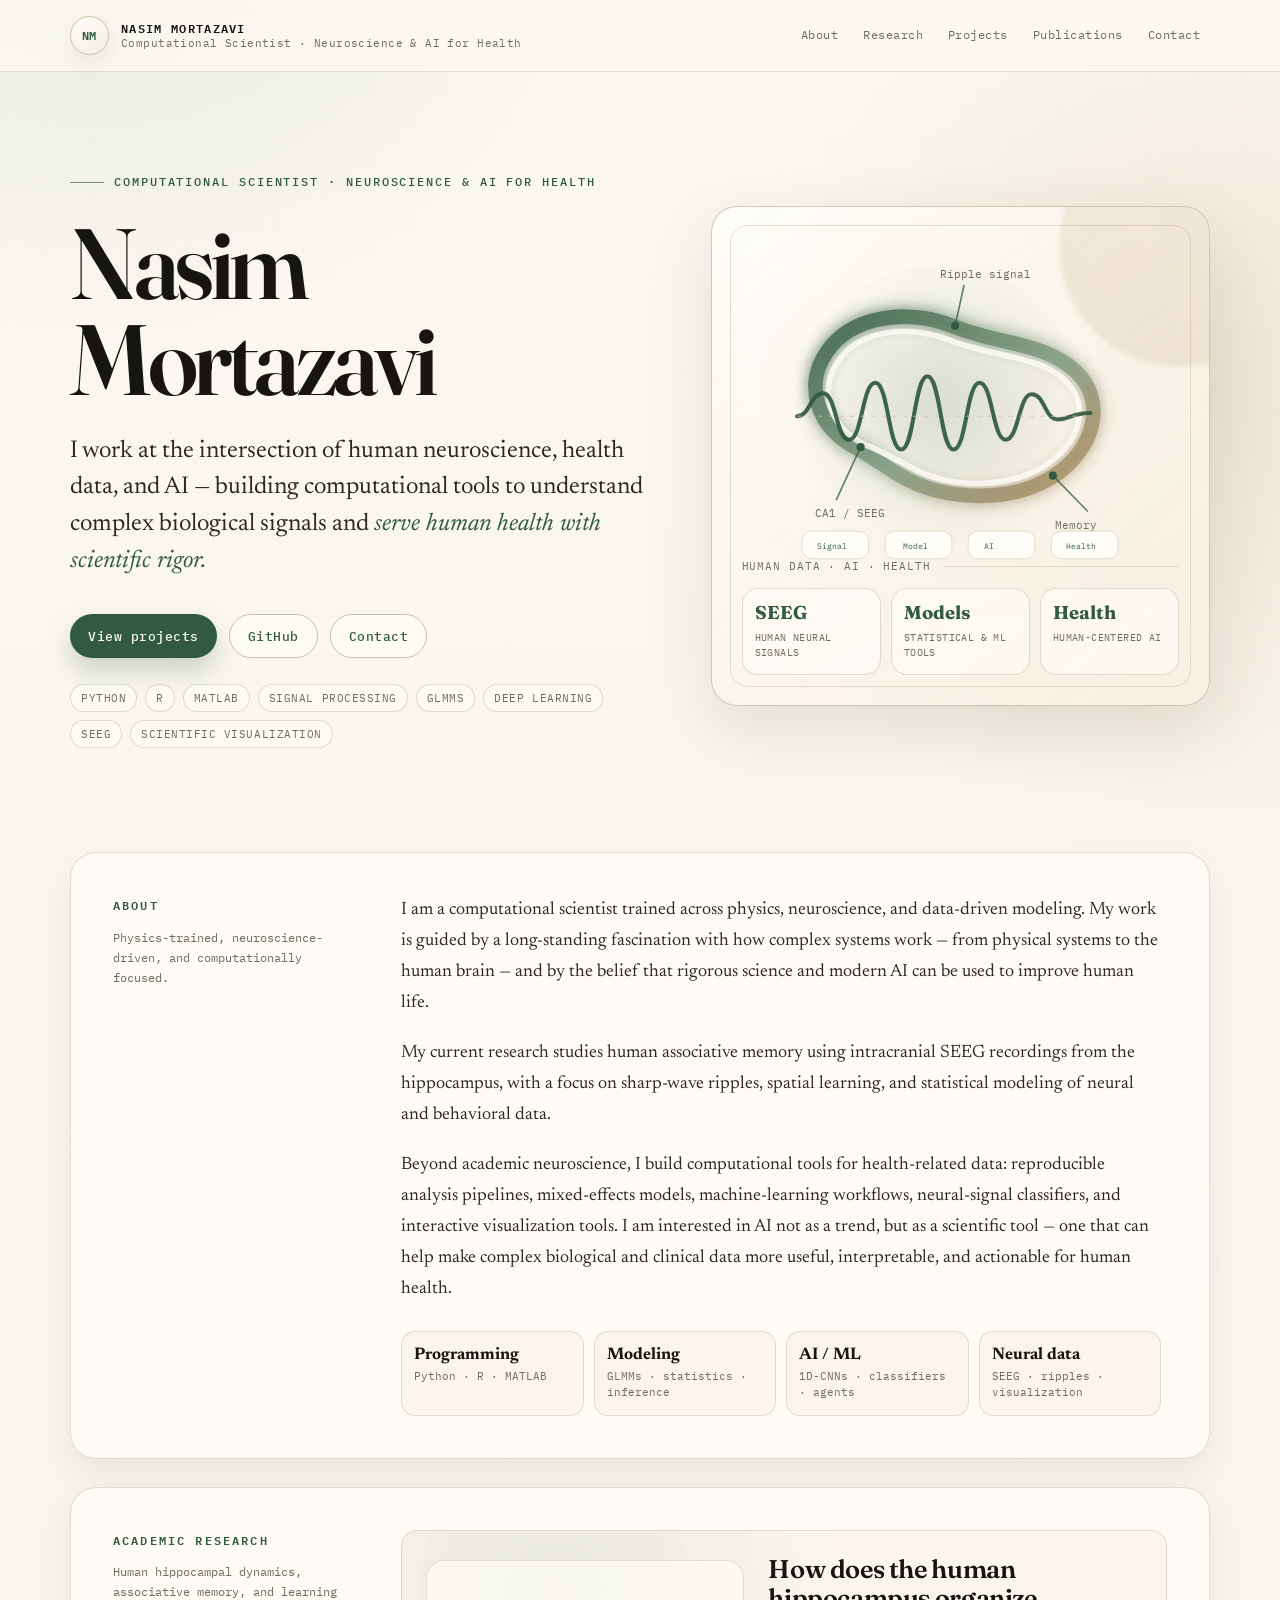
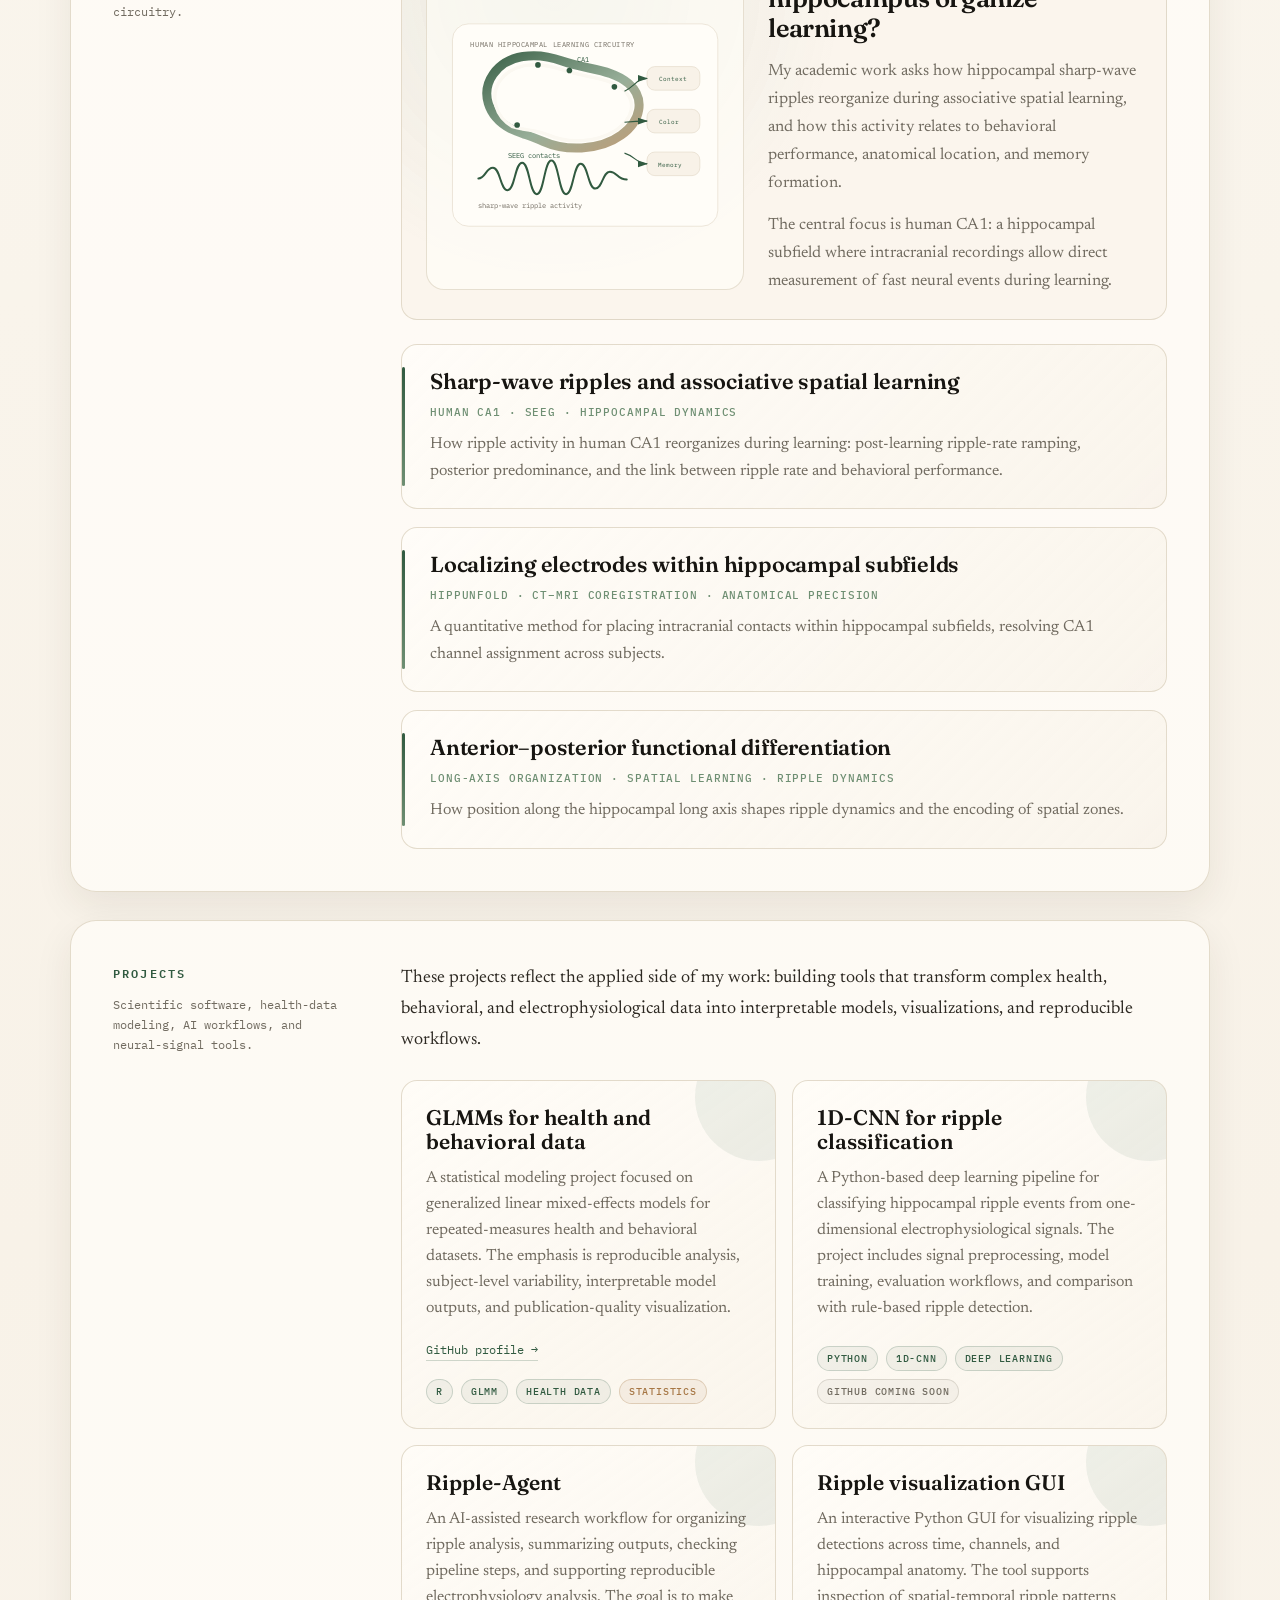
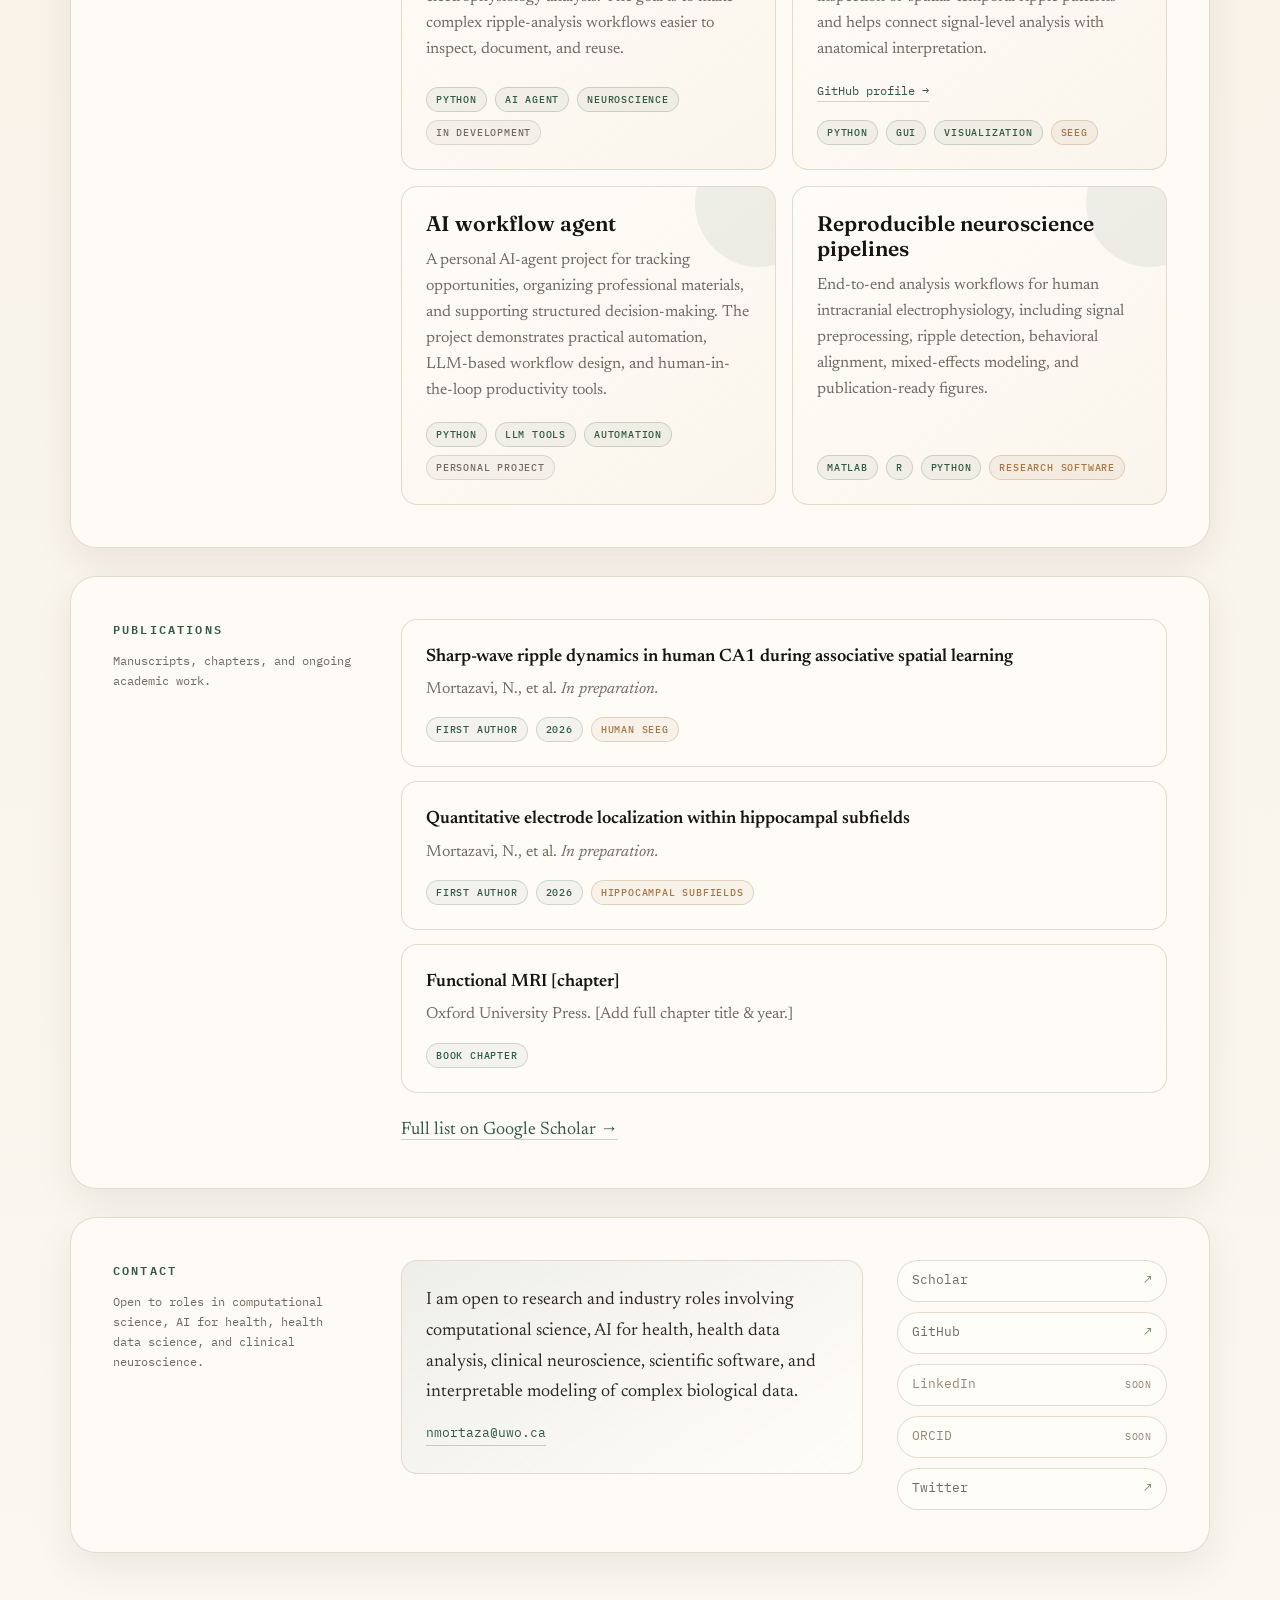
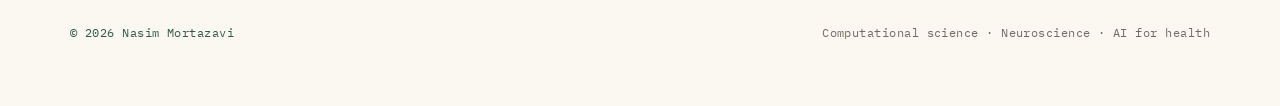
==== commit 4b2a408f: "Update index.html" ====
--- a/index.html
+++ b/index.html
@@ -3,36 +3,42 @@
 <head>
 <meta charset="UTF-8">
 <meta name="viewport" content="width=device-width, initial-scale=1.0">
-<title>Nasim Mortazavi | Computational Neuroscience</title>
-<meta name="description" content="Nasim Mortazavi is a computational neuroscientist studying human hippocampal sharp-wave ripples, associative memory, spatial learning, and intracranial SEEG recordings.">
+
+<title>Nasim Mortazavi | Computational Scientist | Neuroscience & AI for Health</title>
+
+<meta name="description" content="Nasim Mortazavi is a computational scientist working at the intersection of human neuroscience, health data, AI, machine learning, statistical modeling, and scientific software development.">
 <meta name="author" content="Nasim Mortazavi">
 <meta name="theme-color" content="#faf7ef">
 
 <link rel="preconnect" href="https://fonts.googleapis.com">
 <link rel="preconnect" href="https://fonts.gstatic.com" crossorigin>
+
 <link href="https://fonts.googleapis.com/css2?family=Fraunces:opsz,wght@9..144,400;9..144,500;9..144,600;9..144,700&family=Newsreader:ital,opsz,wght@0,6..72,400;0,6..72,500;0,6..72,600;1,6..72,400&family=IBM+Plex+Mono:wght@400;500;600&display=swap" rel="stylesheet">
 
 <style>
   :root{
     --bg:#fbf8f1;
-    --bg-2:#f2eadc;
+    --bg-2:#f3eadc;
     --paper:#fffdf8;
-    --paper-soft:#f7f1e7;
+    --paper-soft:#f8f2e8;
     --ink:#171511;
-    --ink-soft:#2b2923;
+    --ink-soft:#2d2922;
     --muted:#716b60;
-    --muted-2:#8b8375;
+    --muted-2:#91887a;
     --line:#ded4c3;
-    --line-strong:#cfc1ad;
+    --line-strong:#cdbfa8;
     --accent:#315a40;
-    --accent-2:#6f8f73;
-    --accent-3:#a77745;
-    --shadow:0 24px 70px rgba(47, 38, 24, .12);
-    --shadow-soft:0 12px 36px rgba(47, 38, 24, .08);
-    --radius:24px;
-    --radius-sm:14px;
-    --maxw:1120px;
-    --content:720px;
+    --accent-dark:#203f2d;
+    --accent-soft:#6f8f73;
+    --gold:#a77745;
+    --gold-soft:#d8b27a;
+    --red-soft:#9b5a46;
+    --shadow:0 24px 70px rgba(47,38,24,.12);
+    --shadow-soft:0 14px 38px rgba(47,38,24,.08);
+    --radius:26px;
+    --radius-sm:16px;
+    --maxw:1140px;
+    --content:760px;
   }
 
   *{
@@ -52,9 +58,9 @@
     line-height:1.72;
     color:var(--ink);
     background:
-      radial-gradient(circle at 10% 0%, rgba(111,143,115,.16), transparent 34rem),
-      radial-gradient(circle at 92% 14%, rgba(167,119,69,.14), transparent 30rem),
-      linear-gradient(180deg, var(--bg), #f8f2e8 52%, var(--bg));
+      radial-gradient(circle at 8% -4%, rgba(111,143,115,.18), transparent 34rem),
+      radial-gradient(circle at 95% 8%, rgba(167,119,69,.15), transparent 30rem),
+      linear-gradient(180deg, var(--bg), #f8f2e8 58%, var(--bg));
     -webkit-font-smoothing:antialiased;
     text-rendering:optimizeLegibility;
   }
@@ -64,7 +70,7 @@
     position:fixed;
     inset:0;
     pointer-events:none;
-    opacity:.23;
+    opacity:.22;
     background-image:
       linear-gradient(rgba(49,90,64,.06) 1px, transparent 1px),
       linear-gradient(90deg, rgba(49,90,64,.06) 1px, transparent 1px);
@@ -82,7 +88,7 @@
   }
 
   a:hover{
-    color:#203f2d;
+    color:var(--accent-dark);
   }
 
   .skip-link{
@@ -106,6 +112,7 @@
   .site-shell{
     width:min(calc(100% - 40px), var(--maxw));
     margin:0 auto;
+    position:relative;
   }
 
   .topbar{
@@ -114,8 +121,8 @@
     z-index:50;
     backdrop-filter:blur(18px);
     -webkit-backdrop-filter:blur(18px);
-    background:rgba(251,248,241,.82);
-    border-bottom:1px solid rgba(222,212,195,.72);
+    background:rgba(251,248,241,.84);
+    border-bottom:1px solid rgba(222,212,195,.76);
   }
 
   .nav-inner{
@@ -137,13 +144,13 @@
   }
 
   .brand-mark{
-    width:38px;
-    height:38px;
+    width:39px;
+    height:39px;
     display:grid;
     place-items:center;
     border:1px solid var(--line-strong);
     border-radius:50%;
-    background:linear-gradient(145deg, rgba(255,255,255,.74), rgba(242,234,220,.74));
+    background:linear-gradient(145deg, rgba(255,255,255,.78), rgba(242,234,220,.78));
     box-shadow:0 8px 22px rgba(47,38,24,.08);
     font-family:"IBM Plex Mono", monospace;
     font-size:12px;
@@ -177,7 +184,7 @@
   nav ul{
     display:flex;
     align-items:center;
-    gap:6px;
+    gap:5px;
     list-style:none;
   }
 
@@ -185,7 +192,7 @@
     display:inline-flex;
     align-items:center;
     min-height:36px;
-    padding:0 11px;
+    padding:0 10px;
     border-radius:999px;
     font-family:"IBM Plex Mono", monospace;
     font-size:12px;
@@ -204,12 +211,16 @@
     position:relative;
   }
 
+  section{
+    scroll-margin-top:92px;
+  }
+
   .hero{
     display:grid;
-    grid-template-columns:minmax(0, 1.05fr) minmax(320px, .85fr);
-    gap:56px;
+    grid-template-columns:minmax(0, 1.05fr) minmax(340px, .9fr);
+    gap:58px;
     align-items:center;
-    padding:92px 0 74px;
+    padding:92px 0 76px;
   }
 
   .eyebrow{
@@ -229,23 +240,27 @@
     content:"";
     width:34px;
     height:1px;
-    background:var(--accent-2);
+    background:var(--accent-soft);
   }
 
   h1{
-    max-width:760px;
+    max-width:780px;
     font-family:"Fraunces", Georgia, serif;
     font-weight:600;
-    font-size:clamp(3.1rem, 8vw, 6.6rem);
+    font-size:clamp(3rem, 7.8vw, 6.5rem);
     line-height:.96;
     letter-spacing:-.045em;
     color:var(--ink);
   }
 
+  .hero-title-break{
+    display:block;
+  }
+
   .subtitle{
     margin-top:26px;
-    max-width:620px;
-    font-size:clamp(1.24rem, 2.2vw, 1.55rem);
+    max-width:650px;
+    font-size:clamp(1.22rem, 2.1vw, 1.52rem);
     line-height:1.52;
     color:var(--ink-soft);
   }
@@ -300,14 +315,36 @@
     transform:translateY(-2px);
   }
 
+  .hero-tags{
+    display:flex;
+    flex-wrap:wrap;
+    gap:8px;
+    margin-top:26px;
+  }
+
+  .hero-tags span{
+    display:inline-flex;
+    align-items:center;
+    min-height:28px;
+    padding:0 10px;
+    border:1px solid rgba(49,90,64,.18);
+    border-radius:999px;
+    background:rgba(255,253,248,.58);
+    font-family:"IBM Plex Mono", monospace;
+    font-size:10.5px;
+    letter-spacing:.05em;
+    text-transform:uppercase;
+    color:var(--muted);
+  }
+
   .hero-card{
     position:relative;
-    min-height:470px;
-    border:1px solid rgba(207,193,173,.85);
+    min-height:500px;
+    border:1px solid rgba(207,193,173,.9);
     border-radius:var(--radius);
     background:
-      linear-gradient(145deg, rgba(255,253,248,.88), rgba(246,238,225,.82)),
-      radial-gradient(circle at 50% 30%, rgba(111,143,115,.16), transparent 18rem);
+      linear-gradient(145deg, rgba(255,253,248,.9), rgba(246,238,225,.82)),
+      radial-gradient(circle at 50% 30%, rgba(111,143,115,.17), transparent 18rem);
     box-shadow:var(--shadow);
     overflow:hidden;
   }
@@ -316,7 +353,7 @@
     content:"";
     position:absolute;
     inset:18px;
-    border:1px solid rgba(207,193,173,.56);
+    border:1px solid rgba(207,193,173,.55);
     border-radius:calc(var(--radius) - 8px);
     pointer-events:none;
   }
@@ -324,37 +361,39 @@
   .hero-card::after{
     content:"";
     position:absolute;
-    width:220px;
-    height:220px;
-    right:-80px;
-    top:-70px;
+    width:240px;
+    height:240px;
+    right:-90px;
+    top:-80px;
     border-radius:50%;
     background:rgba(167,119,69,.12);
     filter:blur(2px);
   }
 
-  .signal-visual{
+  .science-visual{
     position:absolute;
-    inset:44px 30px 120px;
+    inset:34px 26px 134px;
     display:grid;
     place-items:center;
   }
 
-  .signal-visual svg{
+  .science-visual svg{
     width:100%;
-    max-width:410px;
+    max-width:440px;
     height:auto;
     overflow:visible;
   }
 
-  .ripple-path{
-    stroke-dasharray:900;
-    stroke-dashoffset:900;
-    animation:drawSignal 3.6s ease forwards;
-  }
-
-  @keyframes drawSignal{
-    to{stroke-dashoffset:0;}
+  .draw-line{
+    stroke-dasharray:1000;
+    stroke-dashoffset:1000;
+    animation:drawLine 3.2s ease forwards;
+  }
+
+  @keyframes drawLine{
+    to{
+      stroke-dashoffset:0;
+    }
   }
 
   .hero-card-label{
@@ -391,17 +430,17 @@
   }
 
   .metric{
-    min-height:82px;
+    min-height:86px;
     padding:14px 12px;
-    border:1px solid rgba(222,212,195,.8);
+    border:1px solid rgba(222,212,195,.84);
     border-radius:16px;
-    background:rgba(255,253,248,.64);
+    background:rgba(255,253,248,.68);
   }
 
   .metric strong{
     display:block;
     font-family:"Fraunces", Georgia, serif;
-    font-size:1.15rem;
+    font-size:1.16rem;
     line-height:1.1;
     color:var(--accent);
   }
@@ -417,16 +456,12 @@
     color:var(--muted);
   }
 
-  section{
-    scroll-margin-top:86px;
-  }
-
   .section-card{
     margin:28px 0;
     padding:42px;
-    border:1px solid rgba(222,212,195,.82);
+    border:1px solid rgba(222,212,195,.84);
     border-radius:var(--radius);
-    background:rgba(255,253,248,.72);
+    background:rgba(255,253,248,.74);
     box-shadow:var(--shadow-soft);
   }
 
@@ -439,7 +474,7 @@
 
   .section-kicker{
     position:sticky;
-    top:98px;
+    top:100px;
   }
 
   h2{
@@ -479,6 +514,79 @@
     border-bottom-color:var(--accent);
   }
 
+  .toolkit{
+    display:grid;
+    grid-template-columns:repeat(4, minmax(0, 1fr));
+    gap:10px;
+    margin-top:26px;
+  }
+
+  .tool{
+    padding:14px 12px;
+    border:1px solid rgba(222,212,195,.84);
+    border-radius:14px;
+    background:rgba(248,242,232,.72);
+    font-family:"IBM Plex Mono", monospace;
+    font-size:11px;
+    line-height:1.45;
+    color:var(--muted);
+  }
+
+  .tool strong{
+    display:block;
+    margin-bottom:4px;
+    font-family:"Newsreader", Georgia, serif;
+    font-size:1.05rem;
+    line-height:1.15;
+    color:var(--ink);
+  }
+
+  .research-feature{
+    display:grid;
+    grid-template-columns:minmax(0, .92fr) minmax(0, 1.08fr);
+    gap:24px;
+    align-items:center;
+    margin-bottom:24px;
+    padding:24px;
+    border:1px solid rgba(222,212,195,.84);
+    border-radius:var(--radius-sm);
+    background:
+      radial-gradient(circle at 20% 15%, rgba(111,143,115,.13), transparent 18rem),
+      rgba(248,242,232,.62);
+  }
+
+  .research-figure{
+    min-height:330px;
+    display:grid;
+    place-items:center;
+    border-radius:18px;
+    background:rgba(255,253,248,.64);
+    border:1px solid rgba(222,212,195,.72);
+    overflow:hidden;
+  }
+
+  .research-figure svg{
+    width:100%;
+    height:auto;
+    max-width:420px;
+    padding:12px;
+  }
+
+  .research-feature h3{
+    font-family:"Fraunces", Georgia, serif;
+    font-size:1.6rem;
+    line-height:1.15;
+    font-weight:600;
+    letter-spacing:-.015em;
+    color:var(--ink);
+  }
+
+  .research-feature p{
+    margin-top:14px;
+    color:var(--muted);
+    font-size:1.02rem;
+  }
+
   .research-list{
     display:grid;
     gap:18px;
@@ -487,10 +595,10 @@
   .research-item{
     position:relative;
     padding:24px 24px 24px 28px;
-    border:1px solid rgba(222,212,195,.82);
+    border:1px solid rgba(222,212,195,.84);
     border-radius:var(--radius-sm);
     background:
-      linear-gradient(135deg, rgba(255,253,248,.82), rgba(247,241,231,.64));
+      linear-gradient(135deg, rgba(255,253,248,.84), rgba(247,241,231,.66));
     transition:transform .2s ease, box-shadow .2s ease, border-color .2s ease;
   }
 
@@ -508,7 +616,7 @@
     bottom:22px;
     width:3px;
     border-radius:999px;
-    background:linear-gradient(180deg, var(--accent), var(--accent-2));
+    background:linear-gradient(180deg, var(--accent), var(--accent-soft));
   }
 
   .research-item h3{
@@ -528,7 +636,7 @@
     line-height:1.6;
     letter-spacing:.08em;
     text-transform:uppercase;
-    color:var(--accent-2);
+    color:var(--accent-soft);
   }
 
   .research-item p{
@@ -538,6 +646,123 @@
     color:var(--muted);
   }
 
+  .project-intro{
+    max-width:var(--content);
+    margin-bottom:24px;
+    color:var(--ink-soft);
+  }
+
+  .project-grid{
+    display:grid;
+    grid-template-columns:repeat(2, minmax(0, 1fr));
+    gap:16px;
+  }
+
+  .project-card{
+    position:relative;
+    min-height:260px;
+    display:flex;
+    flex-direction:column;
+    padding:24px;
+    border:1px solid rgba(222,212,195,.84);
+    border-radius:var(--radius-sm);
+    background:
+      linear-gradient(145deg, rgba(255,253,248,.84), rgba(248,242,232,.68));
+    overflow:hidden;
+    transition:transform .2s ease, border-color .2s ease, box-shadow .2s ease;
+  }
+
+  .project-card:hover{
+    transform:translateY(-3px);
+    border-color:rgba(49,90,64,.28);
+    box-shadow:0 16px 34px rgba(47,38,24,.09);
+  }
+
+  .project-card::after{
+    content:"";
+    position:absolute;
+    right:-48px;
+    top:-48px;
+    width:128px;
+    height:128px;
+    border-radius:50%;
+    background:rgba(49,90,64,.075);
+  }
+
+  .project-card h3{
+    position:relative;
+    z-index:1;
+    max-width:88%;
+    font-family:"Fraunces", Georgia, serif;
+    font-size:1.32rem;
+    font-weight:600;
+    line-height:1.18;
+    color:var(--ink);
+  }
+
+  .project-card p{
+    position:relative;
+    z-index:1;
+    margin-top:12px;
+    color:var(--muted);
+    font-size:1rem;
+    line-height:1.62;
+  }
+
+  .project-footer{
+    position:relative;
+    z-index:1;
+    display:flex;
+    flex-wrap:wrap;
+    gap:8px;
+    margin-top:auto;
+    padding-top:18px;
+  }
+
+  .chip{
+    display:inline-flex;
+    align-items:center;
+    min-height:25px;
+    padding:0 9px;
+    border:1px solid rgba(49,90,64,.2);
+    border-radius:999px;
+    background:rgba(49,90,64,.06);
+    font-family:"IBM Plex Mono", monospace;
+    font-size:10px;
+    font-weight:500;
+    letter-spacing:.08em;
+    text-transform:uppercase;
+    color:var(--accent);
+  }
+
+  .chip.gold{
+    border-color:rgba(167,119,69,.28);
+    background:rgba(167,119,69,.08);
+    color:var(--gold);
+  }
+
+  .chip.muted{
+    border-color:rgba(145,136,122,.26);
+    background:rgba(145,136,122,.07);
+    color:var(--muted);
+  }
+
+  .project-link{
+    display:inline-flex;
+    align-items:center;
+    gap:6px;
+    margin-top:18px;
+    font-family:"IBM Plex Mono", monospace;
+    font-size:12px;
+    color:var(--accent);
+    border-bottom:1px solid rgba(49,90,64,.22);
+    width:max-content;
+  }
+
+  .project-link:hover{
+    border-bottom-color:var(--accent);
+  }
+
   .pub-list{
     display:grid;
     gap:14px;
@@ -545,9 +770,9 @@
 
   .pub{
     padding:24px;
-    border:1px solid rgba(222,212,195,.82);
+    border:1px solid rgba(222,212,195,.84);
     border-radius:var(--radius-sm);
-    background:rgba(255,253,248,.58);
+    background:rgba(255,253,248,.6);
   }
 
   .pub .title{
@@ -569,39 +794,23 @@
     margin-top:14px;
   }
 
-  .tag{
-    display:inline-flex;
-    align-items:center;
-    min-height:25px;
-    padding:0 9px;
-    border:1px solid rgba(49,90,64,.22);
-    border-radius:999px;
-    background:rgba(49,90,64,.06);
-    font-family:"IBM Plex Mono", monospace;
-    font-size:10px;
-    font-weight:500;
-    letter-spacing:.08em;
-    text-transform:uppercase;
-    color:var(--accent);
-  }
-
   .scholar-link{
     margin-top:22px;
   }
 
   .contact-panel{
     display:grid;
-    grid-template-columns:minmax(0, 1fr) 260px;
+    grid-template-columns:minmax(0, 1fr) 270px;
     gap:34px;
     align-items:start;
   }
 
   .contact-box{
     padding:24px;
-    border:1px solid rgba(222,212,195,.82);
+    border:1px solid rgba(222,212,195,.84);
     border-radius:var(--radius-sm);
     background:
-      linear-gradient(145deg, rgba(49,90,64,.075), rgba(255,253,248,.7));
+      linear-gradient(145deg, rgba(49,90,64,.075), rgba(255,253,248,.72));
   }
 
   .contact-box p{
@@ -631,16 +840,16 @@
     gap:16px;
     min-height:42px;
     padding:0 14px;
-    border:1px solid rgba(222,212,195,.82);
+    border:1px solid rgba(222,212,195,.84);
     border-radius:999px;
-    background:rgba(255,253,248,.58);
+    background:rgba(255,253,248,.6);
     color:var(--muted);
     transition:transform .2s ease, color .2s ease, background .2s ease;
   }
 
   .links a::after{
     content:"↗";
-    color:var(--accent-2);
+    color:var(--accent-soft);
   }
 
   .links a:hover{
@@ -684,15 +893,15 @@
     border-radius:8px;
   }
 
-  @media (max-width:900px){
+  @media (max-width:980px){
     .hero{
       grid-template-columns:1fr;
-      gap:38px;
-      padding:72px 0 52px;
+      gap:40px;
+      padding:72px 0 54px;
     }
 
     .hero-card{
-      min-height:430px;
+      min-height:470px;
     }
 
     .section-grid{
@@ -708,12 +917,24 @@
       padding:32px;
     }
 
+    .research-feature{
+      grid-template-columns:1fr;
+    }
+
+    .project-grid{
+      grid-template-columns:1fr;
+    }
+
     .contact-panel{
       grid-template-columns:1fr;
     }
-  }
-
-  @media (max-width:680px){
+
+    .toolkit{
+      grid-template-columns:repeat(2, minmax(0, 1fr));
+    }
+  }
+
+  @media (max-width:720px){
     body{
       font-size:17px;
     }
@@ -733,7 +954,8 @@
     nav ul{
       width:100%;
       justify-content:space-between;
-      gap:4px;
+      gap:3px;
+      flex-wrap:wrap;
     }
 
     nav a.link{
@@ -763,12 +985,12 @@
     }
 
     .hero-card{
-      min-height:390px;
+      min-height:440px;
       border-radius:20px;
     }
 
-    .signal-visual{
-      inset:34px 20px 126px;
+    .science-visual{
+      inset:28px 18px 140px;
     }
 
     .hero-card-label{
@@ -800,10 +1022,20 @@
       border-radius:20px;
     }
 
+    .toolkit{
+      grid-template-columns:1fr;
+    }
+
+    .research-feature,
     .research-item,
+    .project-card,
     .pub,
     .contact-box{
       padding:20px;
+    }
+
+    .research-figure{
+      min-height:280px;
     }
 
     footer{
@@ -866,9 +1098,8 @@
   "@context": "https://schema.org",
   "@type": "Person",
   "name": "Nasim Mortazavi",
-  "jobTitle": "Computational Neuroscientist",
+  "jobTitle": "Computational Scientist",
   "email": "mailto:nmortaza@uwo.ca",
-  "url": "",
   "sameAs": [
     "https://scholar.google.com/citations?user=CeyVQJ0AAAAJ&hl=en",
     "https://github.com/Nasim-photon",
@@ -876,11 +1107,17 @@
   ],
   "knowsAbout": [
     "Computational neuroscience",
+    "AI for health",
     "Human hippocampus",
     "Sharp-wave ripples",
     "Associative memory",
     "Spatial learning",
-    "Intracranial SEEG"
+    "Intracranial SEEG",
+    "Signal processing",
+    "Mixed-effects modeling",
+    "Machine learning",
+    "Deep learning",
+    "Scientific visualization"
   ]
 }
 </script>
@@ -895,7 +1132,7 @@
       <span class="brand-mark">NM</span>
       <span class="brand-text">
         <span class="brand-name">Nasim Mortazavi</span>
-        <span class="brand-role">Computational Neuroscience</span>
+        <span class="brand-role">Computational Scientist · Neuroscience & AI for Health</span>
       </span>
     </a>
 
@@ -903,6 +1140,7 @@
       <ul>
         <li><a class="link" href="#about">About</a></li>
         <li><a class="link" href="#research">Research</a></li>
+        <li><a class="link" href="#projects">Projects</a></li>
         <li><a class="link" href="#publications">Publications</a></li>
         <li><a class="link" href="#contact">Contact</a></li>
       </ul>
@@ -915,38 +1153,59 @@
 
   <section class="hero" aria-label="Introduction">
     <div>
-      <div class="eyebrow">Computational Neuroscience · London, Ontario</div>
-
-      <h1>Nasim Mortazavi</h1>
+      <div class="eyebrow">Computational Scientist · Neuroscience & AI for Health</div>
+
+      <h1>
+        Nasim
+        <span class="hero-title-break">Mortazavi</span>
+      </h1>
 
       <p class="subtitle">
-        I study how the human hippocampus <span class="accent">writes memory into place</span> —
-        reading sharp-wave ripples directly from the living brain.
+        I work at the intersection of human neuroscience, health data, and AI —
+        building computational tools to understand complex biological signals and
+        <span class="accent">serve human health with scientific rigor.</span>
       </p>
 
       <div class="hero-actions">
-        <a class="button primary" href="#research">Explore research</a>
-        <a class="button secondary" href="mailto:nmortaza@uwo.ca">Contact me</a>
+        <a class="button primary" href="#projects">View projects</a>
+        <a class="button secondary" href="https://github.com/Nasim-photon" target="_blank" rel="noopener noreferrer">GitHub</a>
+        <a class="button secondary" href="mailto:nmortaza@uwo.ca">Contact</a>
+      </div>
+
+      <div class="hero-tags" aria-label="Core technical skills">
+        <span>Python</span>
+        <span>R</span>
+        <span>MATLAB</span>
+        <span>Signal processing</span>
+        <span>GLMMs</span>
+        <span>Deep learning</span>
+        <span>SEEG</span>
+        <span>Scientific visualization</span>
       </div>
     </div>
 
-    <aside class="hero-card" aria-label="Scientific visual summary">
-      <div class="signal-visual" aria-hidden="true">
-        <svg viewBox="0 0 520 420" role="img" aria-label="Abstract hippocampal ripple visualization">
+    <aside class="hero-card" aria-label="Scientific and computational visual summary">
+      <div class="science-visual" aria-hidden="true">
+        <svg viewBox="0 0 540 450" role="img" aria-label="Abstract hippocampus, ripple, and AI health data visualization">
           <defs>
             <linearGradient id="hippoGradient" x1="0%" y1="0%" x2="100%" y2="100%">
-              <stop offset="0%" stop-color="#315a40" stop-opacity=".92"/>
-              <stop offset="55%" stop-color="#6f8f73" stop-opacity=".72"/>
+              <stop offset="0%" stop-color="#315a40" stop-opacity=".95"/>
+              <stop offset="55%" stop-color="#6f8f73" stop-opacity=".76"/>
               <stop offset="100%" stop-color="#a77745" stop-opacity=".72"/>
             </linearGradient>
 
-            <radialGradient id="softGlow" cx="50%" cy="50%" r="50%">
+            <linearGradient id="dataGradient" x1="0%" y1="0%" x2="100%" y2="0%">
+              <stop offset="0%" stop-color="#315a40" stop-opacity=".82"/>
+              <stop offset="100%" stop-color="#a77745" stop-opacity=".82"/>
+            </linearGradient>
+
+            <radialGradient id="softGlow" cx="50%" cy="48%" r="52%">
               <stop offset="0%" stop-color="#6f8f73" stop-opacity=".22"/>
               <stop offset="100%" stop-color="#6f8f73" stop-opacity="0"/>
             </radialGradient>
 
             <filter id="blurGlow" x="-40%" y="-40%" width="180%" height="180%">
-              <feGaussianBlur stdDeviation="10" result="blur"/>
+              <feGaussianBlur stdDeviation="9" result="blur"/>
               <feMerge>
                 <feMergeNode in="blur"/>
                 <feMergeNode in="SourceGraphic"/>
@@ -954,16 +1213,16 @@
             </filter>
           </defs>
 
-          <circle cx="260" cy="210" r="174" fill="url(#softGlow)"/>
+          <circle cx="245" cy="205" r="176" fill="url(#softGlow)"/>
 
           <path
-            d="M151 254
-               C101 229 82 179 108 137
-               C136 92 204 80 262 104
-               C317 126 372 124 407 158
-               C446 196 431 256 382 287
-               C331 319 253 315 205 292
-               C183 281 169 267 151 254Z"
+            d="M145 255
+               C95 230 78 178 106 137
+               C136 92 204 82 263 105
+               C320 128 374 124 412 160
+               C450 196 436 254 386 288
+               C334 322 256 318 208 294
+               C184 282 166 267 145 255Z"
             fill="none"
             stroke="url(#hippoGradient)"
             stroke-width="18"
@@ -974,13 +1233,13 @@
           />
 
           <path
-            d="M156 250
-               C111 228 95 183 119 147
-               C145 108 205 101 256 121
-               C311 143 365 140 396 169
-               C429 201 416 247 374 273
-               C326 302 257 299 214 279
-               C192 269 176 258 156 250Z"
+            d="M153 250
+               C110 228 96 184 120 148
+               C146 109 205 102 258 122
+               C313 143 367 141 398 170
+               C431 201 418 248 374 276
+               C326 306 258 302 216 281
+               C194 270 175 258 153 250Z"
             fill="none"
             stroke="#fffdf8"
             stroke-width="7"
@@ -990,19 +1249,19 @@
           />
 
           <path
-            class="ripple-path"
-            d="M80 213
-               C96 213 96 185 112 185
-               C128 185 128 243 144 243
-               C160 243 160 174 176 174
-               C192 174 192 254 208 254
-               C224 254 224 167 240 167
-               C256 167 256 254 272 254
-               C288 254 288 173 304 173
-               C320 173 320 244 336 244
-               C352 244 352 188 368 188
-               C384 188 384 218 400 218
-               C416 218 416 210 440 210"
+            class="draw-line"
+            d="M70 215
+               C86 215 86 187 102 187
+               C118 187 118 244 134 244
+               C150 244 150 174 166 174
+               C182 174 182 256 198 256
+               C214 256 214 166 230 166
+               C246 166 246 256 262 256
+               C278 256 278 174 294 174
+               C310 174 310 244 326 244
+               C342 244 342 188 358 188
+               C374 188 374 219 390 219
+               C406 219 406 211 430 211"
             fill="none"
             stroke="#315a40"
             stroke-width="5"
@@ -1011,7 +1270,7 @@
           />
 
           <path
-            d="M80 213 H440"
+            d="M70 215 H430"
             fill="none"
             stroke="#cfc1ad"
             stroke-width="1.2"
@@ -1020,39 +1279,61 @@
           />
 
           <g fill="#315a40">
-            <circle cx="151" cy="254" r="5"/>
-            <circle cx="262" cy="104" r="5"/>
-            <circle cx="382" cy="287" r="5"/>
+            <circle cx="148" cy="253" r="5"/>
+            <circle cx="264" cy="104" r="5"/>
+            <circle cx="384" cy="288" r="5"/>
           </g>
 
+          <g stroke="#315a40" stroke-width="2" opacity=".76">
+            <line x1="148" y1="253" x2="118" y2="318"/>
+            <line x1="264" y1="104" x2="275" y2="54"/>
+            <line x1="384" y1="288" x2="427" y2="332"/>
+          </g>
+
           <g font-family="IBM Plex Mono, monospace" font-size="13" fill="#716b60">
-            <text x="135" y="290">CA1</text>
-            <text x="250" y="82">SEEG</text>
-            <text x="346" y="323">Ripple</text>
+            <text x="92" y="339">CA1 / SEEG</text>
+            <text x="246" y="45">Ripple signal</text>
+            <text x="386" y="353">Memory</text>
+          </g>
+
+          <g transform="translate(76 356)">
+            <rect x="0" y="0" width="82" height="34" rx="12" fill="#fffdf8" stroke="#ded4c3"/>
+            <rect x="102" y="0" width="82" height="34" rx="12" fill="#fffdf8" stroke="#ded4c3"/>
+            <rect x="204" y="0" width="82" height="34" rx="12" fill="#fffdf8" stroke="#ded4c3"/>
+            <rect x="306" y="0" width="82" height="34" rx="12" fill="#fffdf8" stroke="#ded4c3"/>
+
+            <path d="M82 17 H102" stroke="url(#dataGradient)" stroke-width="2"/>
+            <path d="M184 17 H204" stroke="url(#dataGradient)" stroke-width="2"/>
+            <path d="M286 17 H306" stroke="url(#dataGradient)" stroke-width="2"/>
+
+            <text x="19" y="22" font-family="IBM Plex Mono, monospace" font-size="10" fill="#315a40">Signal</text>
+            <text x="124" y="22" font-family="IBM Plex Mono, monospace" font-size="10" fill="#315a40">Model</text>
+            <text x="224" y="22" font-family="IBM Plex Mono, monospace" font-size="10" fill="#315a40">AI</text>
+            <text x="324" y="22" font-family="IBM Plex Mono, monospace" font-size="10" fill="#315a40">Health</text>
           </g>
         </svg>
       </div>
 
       <div class="hero-card-label">
         <div class="label-top">
-          <span>Human hippocampal dynamics</span>
+          <span>Human data · AI · health</span>
           <span class="label-line"></span>
         </div>
 
         <div class="metric-row">
           <div class="metric">
             <strong>SEEG</strong>
-            <span>Intracranial recordings</span>
+            <span>Human neural signals</span>
           </div>
 
           <div class="metric">
-            <strong>CA1</strong>
-            <span>Hippocampal subfield</span>
+            <strong>Models</strong>
+            <span>Statistical & ML tools</span>
           </div>
 
           <div class="metric">
-            <strong>Memory</strong>
-            <span>Associative learning</span>
+            <strong>Health</strong>
+            <span>Human-centered AI</span>
           </div>
         </div>
       </div>
@@ -1064,24 +1345,53 @@
       <div class="section-kicker">
         <h2>About</h2>
         <p class="section-note">
-          Human electrophysiology, spatial learning, and statistical modeling.
+          Physics-trained, neuroscience-driven, and computationally focused.
         </p>
       </div>
 
       <div class="prose">
         <p>
-          I am a computational neuroscientist working at the intersection of human electrophysiology,
-          spatial learning, and statistical modeling. My research uses intracranial SEEG recordings
-          from the human hippocampus to ask how memories of place and association are formed and
-          consolidated during learning.
+          I am a computational scientist trained across physics, neuroscience, and data-driven modeling.
+          My work is guided by a long-standing fascination with how complex systems work — from physical
+          systems to the human brain — and by the belief that rigorous science and modern AI can be used
+          to improve human life.
         </p>
 
         <p>
-          My background spans physics and neuroscience: I hold a master's in computational physics
-          and trained originally in theoretical physics before moving into clinical and computational
-          neuroscience. I build the full analysis stack for my work — signal processing in MATLAB,
-          mixed-effects modeling in R, and electrophysiology pipelines in Python.
+          My current research studies human associative memory using intracranial SEEG recordings from
+          the hippocampus, with a focus on sharp-wave ripples, spatial learning, and statistical modeling
+          of neural and behavioral data.
         </p>
+
+        <p>
+          Beyond academic neuroscience, I build computational tools for health-related data: reproducible
+          analysis pipelines, mixed-effects models, machine-learning workflows, neural-signal classifiers,
+          and interactive visualization tools. I am interested in AI not as a trend, but as a scientific
+          tool — one that can help make complex biological and clinical data more useful, interpretable,
+          and actionable for human health.
+        </p>
+
+        <div class="toolkit" aria-label="Technical toolkit">
+          <div class="tool">
+            <strong>Programming</strong>
+            Python · R · MATLAB
+          </div>
+
+          <div class="tool">
+            <strong>Modeling</strong>
+            GLMMs · statistics · inference
+          </div>
+
+          <div class="tool">
+            <strong>AI / ML</strong>
+            1D-CNNs · classifiers · agents
+          </div>
+
+          <div class="tool">
+            <strong>Neural data</strong>
+            SEEG · ripples · visualization
+          </div>
+        </div>
       </div>
     </div>
   </section>
@@ -1089,39 +1399,272 @@
   <section id="research" class="section-card">
     <div class="section-grid">
       <div class="section-kicker">
-        <h2>Research</h2>
+        <h2>Academic Research</h2>
         <p class="section-note">
-          A focused program on hippocampal ripples, learning, and anatomical precision.
+          Human hippocampal dynamics, associative memory, and learning circuitry.
         </p>
       </div>
 
-      <div class="research-list">
-        <article class="research-item">
-          <h3>Sharp-wave ripples and associative spatial learning</h3>
-          <div class="meta">Human CA1 · SEEG · Hippocampal dynamics</div>
-          <p>
-            How ripple activity in human CA1 reorganizes during learning: post-learning ripple-rate
-            ramping, posterior predominance, and the link between ripple rate and behavioral performance.
-          </p>
-        </article>
-
-        <article class="research-item">
-          <h3>Localizing electrodes within hippocampal subfields</h3>
-          <div class="meta">HippUnfold · CT–MRI coregistration</div>
-          <p>
-            A quantitative method for placing intracranial contacts within hippocampal subfields,
-            resolving CA1 channel assignment across subjects.
-          </p>
-        </article>
-
-        <article class="research-item">
-          <h3>Anterior–posterior functional differentiation</h3>
-          <div class="meta">Long-axis organization</div>
-          <p>
-            How position along the hippocampal long axis shapes ripple dynamics and the encoding
-            of spatial zones.
-          </p>
-        </article>
+      <div>
+        <div class="research-feature">
+          <div class="research-figure" aria-label="Original schematic of hippocampal learning circuitry">
+            <svg viewBox="0 0 520 420" role="img" aria-label="Human hippocampus, SEEG contacts, ripple activity, and learning circuitry">
+              <defs>
+                <linearGradient id="researchHippo" x1="0%" y1="0%" x2="100%" y2="100%">
+                  <stop offset="0%" stop-color="#315a40" stop-opacity=".95"/>
+                  <stop offset="58%" stop-color="#6f8f73" stop-opacity=".72"/>
+                  <stop offset="100%" stop-color="#a77745" stop-opacity=".72"/>
+                </linearGradient>
+
+                <marker id="arrow" markerWidth="10" markerHeight="10" refX="8" refY="3" orient="auto" markerUnits="strokeWidth">
+                  <path d="M0,0 L0,6 L9,3 z" fill="#315a40"/>
+                </marker>
+              </defs>
+
+              <rect x="24" y="30" width="472" height="360" rx="28" fill="#fffdf8" stroke="#ded4c3"/>
+
+              <text x="56" y="72" font-family="IBM Plex Mono, monospace" font-size="12" fill="#716b60" letter-spacing="1">
+                HUMAN HIPPOCAMPAL LEARNING CIRCUITRY
+              </text>
+
+              <path
+                d="M126 216
+                   C86 194 74 152 96 120
+                   C121 84 172 79 219 96
+                   C264 112 307 110 337 136
+                   C368 163 359 203 324 228
+                   C284 257 223 256 185 239
+                   C164 230 147 225 126 216Z"
+                fill="none"
+                stroke="url(#researchHippo)"
+                stroke-width="16"
+                stroke-linecap="round"
+                stroke-linejoin="round"
+              />
+
+              <path
+                d="M131 213
+                   C99 195 91 158 108 132
+                   C130 99 174 97 217 111
+                   C263 127 304 125 328 147
+                   C353 169 344 199 315 219
+                   C279 242 229 243 195 228
+                   C171 218 153 220 131 213Z"
+                fill="none"
+                stroke="#fbf8f1"
+                stroke-width="6"
+                stroke-linecap="round"
+                stroke-linejoin="round"
+              />
+
+              <g fill="#315a40">
+                <circle cx="139" cy="210" r="5"/>
+                <circle cx="176" cy="103" r="5"/>
+                <circle cx="232" cy="113" r="5"/>
+                <circle cx="312" cy="142" r="5"/>
+              </g>
+
+              <text x="122" y="268" font-family="IBM Plex Mono, monospace" font-size="12" fill="#315a40">SEEG contacts</text>
+              <text x="245" y="98" font-family="IBM Plex Mono, monospace" font-size="12" fill="#315a40">CA1</text>
+
+              <path
+                d="M70 305
+                   C83 305 83 286 96 286
+                   C109 286 109 326 122 326
+                   C135 326 135 277 148 277
+                   C161 277 161 333 174 333
+                   C187 333 187 273 200 273
+                   C213 273 213 333 226 333
+                   C239 333 239 279 252 279
+                   C265 279 265 323 278 323
+                   C291 323 291 293 304 293
+                   C317 293 317 307 334 307"
+                fill="none"
+                stroke="#315a40"
+                stroke-width="3.5"
+                stroke-linecap="round"
+              />
+
+              <text x="70" y="358" font-family="IBM Plex Mono, monospace" font-size="12" fill="#716b60">
+                sharp-wave ripple activity
+              </text>
+
+              <g>
+                <rect x="370" y="106" width="94" height="42" rx="14" fill="#f8f2e8" stroke="#ded4c3"/>
+                <text x="391" y="132" font-family="IBM Plex Mono, monospace" font-size="11" fill="#315a40">Context</text>
+
+                <rect x="370" y="182" width="94" height="42" rx="14" fill="#f8f2e8" stroke="#ded4c3"/>
+                <text x="392" y="208" font-family="IBM Plex Mono, monospace" font-size="11" fill="#315a40">Color</text>
+
+                <rect x="370" y="258" width="94" height="42" rx="14" fill="#f8f2e8" stroke="#ded4c3"/>
+                <text x="390" y="284" font-family="IBM Plex Mono, monospace" font-size="11" fill="#315a40">Memory</text>
+
+                <path d="M330 150 C350 140 352 127 370 127" fill="none" stroke="#315a40" stroke-width="2" marker-end="url(#arrow)"/>
+                <path d="M330 205 C350 203 352 203 370 203" fill="none" stroke="#315a40" stroke-width="2" marker-end="url(#arrow)"/>
+                <path d="M330 260 C350 266 352 279 370 279" fill="none" stroke="#315a40" stroke-width="2" marker-end="url(#arrow)"/>
+              </g>
+            </svg>
+          </div>
+
+          <div>
+            <h3>How does the human hippocampus organize learning?</h3>
+            <p>
+              My academic work asks how hippocampal sharp-wave ripples reorganize during associative
+              spatial learning, and how this activity relates to behavioral performance, anatomical
+              location, and memory formation.
+            </p>
+            <p>
+              The central focus is human CA1: a hippocampal subfield where intracranial recordings
+              allow direct measurement of fast neural events during learning.
+            </p>
+          </div>
+        </div>
+
+        <div class="research-list">
+          <article class="research-item">
+            <h3>Sharp-wave ripples and associative spatial learning</h3>
+            <div class="meta">Human CA1 · SEEG · Hippocampal dynamics</div>
+            <p>
+              How ripple activity in human CA1 reorganizes during learning: post-learning ripple-rate
+              ramping, posterior predominance, and the link between ripple rate and behavioral performance.
+            </p>
+          </article>
+
+          <article class="research-item">
+            <h3>Localizing electrodes within hippocampal subfields</h3>
+            <div class="meta">HippUnfold · CT–MRI coregistration · Anatomical precision</div>
+            <p>
+              A quantitative method for placing intracranial contacts within hippocampal subfields,
+              resolving CA1 channel assignment across subjects.
+            </p>
+          </article>
+
+          <article class="research-item">
+            <h3>Anterior–posterior functional differentiation</h3>
+            <div class="meta">Long-axis organization · Spatial learning · Ripple dynamics</div>
+            <p>
+              How position along the hippocampal long axis shapes ripple dynamics and the encoding
+              of spatial zones.
+            </p>
+          </article>
+        </div>
+      </div>
+    </div>
+  </section>
+
+  <section id="projects" class="section-card">
+    <div class="section-grid">
+      <div class="section-kicker">
+        <h2>Projects</h2>
+        <p class="section-note">
+          Scientific software, health-data modeling, AI workflows, and neural-signal tools.
+        </p>
+      </div>
+
+      <div>
+        <p class="project-intro">
+          These projects reflect the applied side of my work: building tools that transform complex
+          health, behavioral, and electrophysiological data into interpretable models, visualizations,
+          and reproducible workflows.
+        </p>
+
+        <div class="project-grid">
+          <article class="project-card">
+            <h3>GLMMs for health and behavioral data</h3>
+            <p>
+              A statistical modeling project focused on generalized linear mixed-effects models for
+              repeated-measures health and behavioral datasets. The emphasis is reproducible analysis,
+              subject-level variability, interpretable model outputs, and publication-quality visualization.
+            </p>
+            <a class="project-link" href="https://github.com/Nasim-photon" target="_blank" rel="noopener noreferrer">
+              GitHub profile →
+            </a>
+            <div class="project-footer">
+              <span class="chip">R</span>
+              <span class="chip">GLMM</span>
+              <span class="chip">Health data</span>
+              <span class="chip gold">Statistics</span>
+            </div>
+          </article>
+
+          <article class="project-card">
+            <h3>1D-CNN for ripple classification</h3>
+            <p>
+              A Python-based deep learning pipeline for classifying hippocampal ripple events from
+              one-dimensional electrophysiological signals. The project includes signal preprocessing,
+              model training, evaluation workflows, and comparison with rule-based ripple detection.
+            </p>
+            <div class="project-footer">
+              <span class="chip">Python</span>
+              <span class="chip">1D-CNN</span>
+              <span class="chip">Deep learning</span>
+              <span class="chip muted">GitHub coming soon</span>
+            </div>
+          </article>
+
+          <article class="project-card">
+            <h3>Ripple-Agent</h3>
+            <p>
+              An AI-assisted research workflow for organizing ripple analysis, summarizing outputs,
+              checking pipeline steps, and supporting reproducible electrophysiology analysis. The goal
+              is to make complex ripple-analysis workflows easier to inspect, document, and reuse.
+            </p>
+            <div class="project-footer">
+              <span class="chip">Python</span>
+              <span class="chip">AI agent</span>
+              <span class="chip">Neuroscience</span>
+              <span class="chip muted">In development</span>
+            </div>
+          </article>
+
+          <article class="project-card">
+            <h3>Ripple visualization GUI</h3>
+            <p>
+              An interactive Python GUI for visualizing ripple detections across time, channels, and
+              hippocampal anatomy. The tool supports inspection of spatial-temporal ripple patterns and
+              helps connect signal-level analysis with anatomical interpretation.
+            </p>
+            <a class="project-link" href="https://github.com/Nasim-photon" target="_blank" rel="noopener noreferrer">
+              GitHub profile →
+            </a>
+            <div class="project-footer">
+              <span class="chip">Python</span>
+              <span class="chip">GUI</span>
+              <span class="chip">Visualization</span>
+              <span class="chip gold">SEEG</span>
+            </div>
+          </article>
+
+          <article class="project-card">
+            <h3>AI workflow agent</h3>
+            <p>
+              A personal AI-agent project for tracking opportunities, organizing professional materials,
+              and supporting structured decision-making. The project demonstrates practical automation,
+              LLM-based workflow design, and human-in-the-loop productivity tools.
+            </p>
+            <div class="project-footer">
+              <span class="chip">Python</span>
+              <span class="chip">LLM tools</span>
+              <span class="chip">Automation</span>
+              <span class="chip muted">Personal project</span>
+            </div>
+          </article>
+
+          <article class="project-card">
+            <h3>Reproducible neuroscience pipelines</h3>
+            <p>
+              End-to-end analysis workflows for human intracranial electrophysiology, including signal
+              preprocessing, ripple detection, behavioral alignment, mixed-effects modeling, and
+              publication-ready figures.
+            </p>
+            <div class="project-footer">
+              <span class="chip">MATLAB</span>
+              <span class="chip">R</span>
+              <span class="chip">Python</span>
+              <span class="chip gold">Research software</span>
+            </div>
+          </article>
+        </div>
       </div>
     </div>
   </section>
@@ -1131,7 +1674,7 @@
       <div class="section-kicker">
         <h2>Publications</h2>
         <p class="section-note">
-          Manuscripts, chapters, and ongoing work.
+          Manuscripts, chapters, and ongoing academic work.
         </p>
       </div>
 
@@ -1145,8 +1688,9 @@
               Mortazavi, N., et al. <em>In preparation.</em>
             </div>
             <div class="tag-row">
-              <span class="tag">First author</span>
-              <span class="tag">2026</span>
+              <span class="chip">First author</span>
+              <span class="chip">2026</span>
+              <span class="chip gold">Human SEEG</span>
             </div>
           </article>
 
@@ -1158,8 +1702,9 @@
               Mortazavi, N., et al. <em>In preparation.</em>
             </div>
             <div class="tag-row">
-              <span class="tag">First author</span>
-              <span class="tag">2026</span>
+              <span class="chip">First author</span>
+              <span class="chip">2026</span>
+              <span class="chip gold">Hippocampal subfields</span>
             </div>
           </article>
 
@@ -1171,7 +1716,7 @@
               Oxford University Press. [Add full chapter title &amp; year.]
             </div>
             <div class="tag-row">
-              <span class="tag">Book chapter</span>
+              <span class="chip">Book chapter</span>
             </div>
           </article>
         </div>
@@ -1190,15 +1735,16 @@
       <div class="section-kicker">
         <h2>Contact</h2>
         <p class="section-note">
-          Open to research, health data science, and clinical neuroscience opportunities.
+          Open to roles in computational science, AI for health, health data science, and clinical neuroscience.
         </p>
       </div>
 
       <div class="contact-panel">
         <div class="contact-box">
           <p>
-            I am open to roles in health data science, clinical neuroscience, computational neuroscience,
-            and translational research.
+            I am open to research and industry roles involving computational science, AI for health,
+            health data analysis, clinical neuroscience, scientific software, and interpretable modeling
+            of complex biological data.
           </p>
 
           <a class="email-link" href="mailto:nmortaza@uwo.ca">
@@ -1219,7 +1765,7 @@
 
   <footer>
     <span class="footer-mark">© 2026 Nasim Mortazavi</span>
-    <span>Built with care · No frameworks · Scalable graphics</span>
+    <span>Computational science · Neuroscience · AI for health</span>
   </footer>
 </main>
 
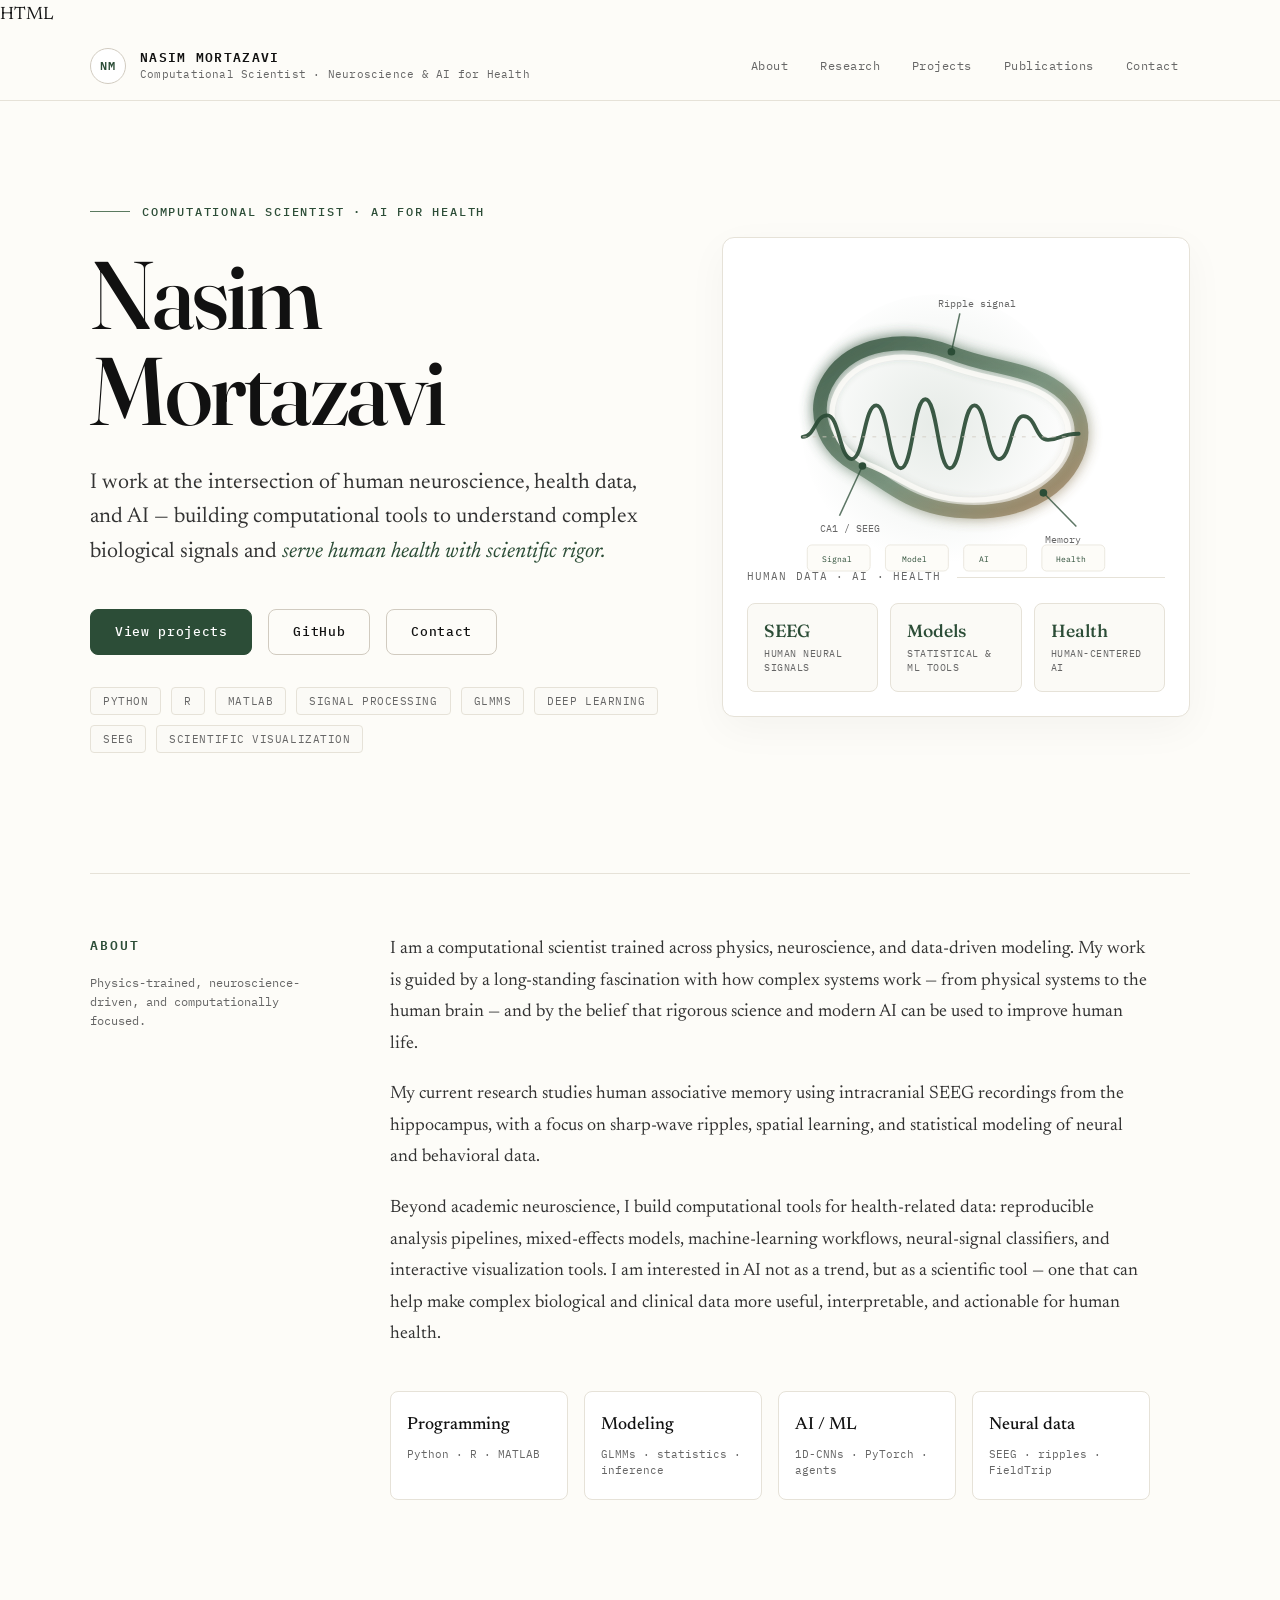
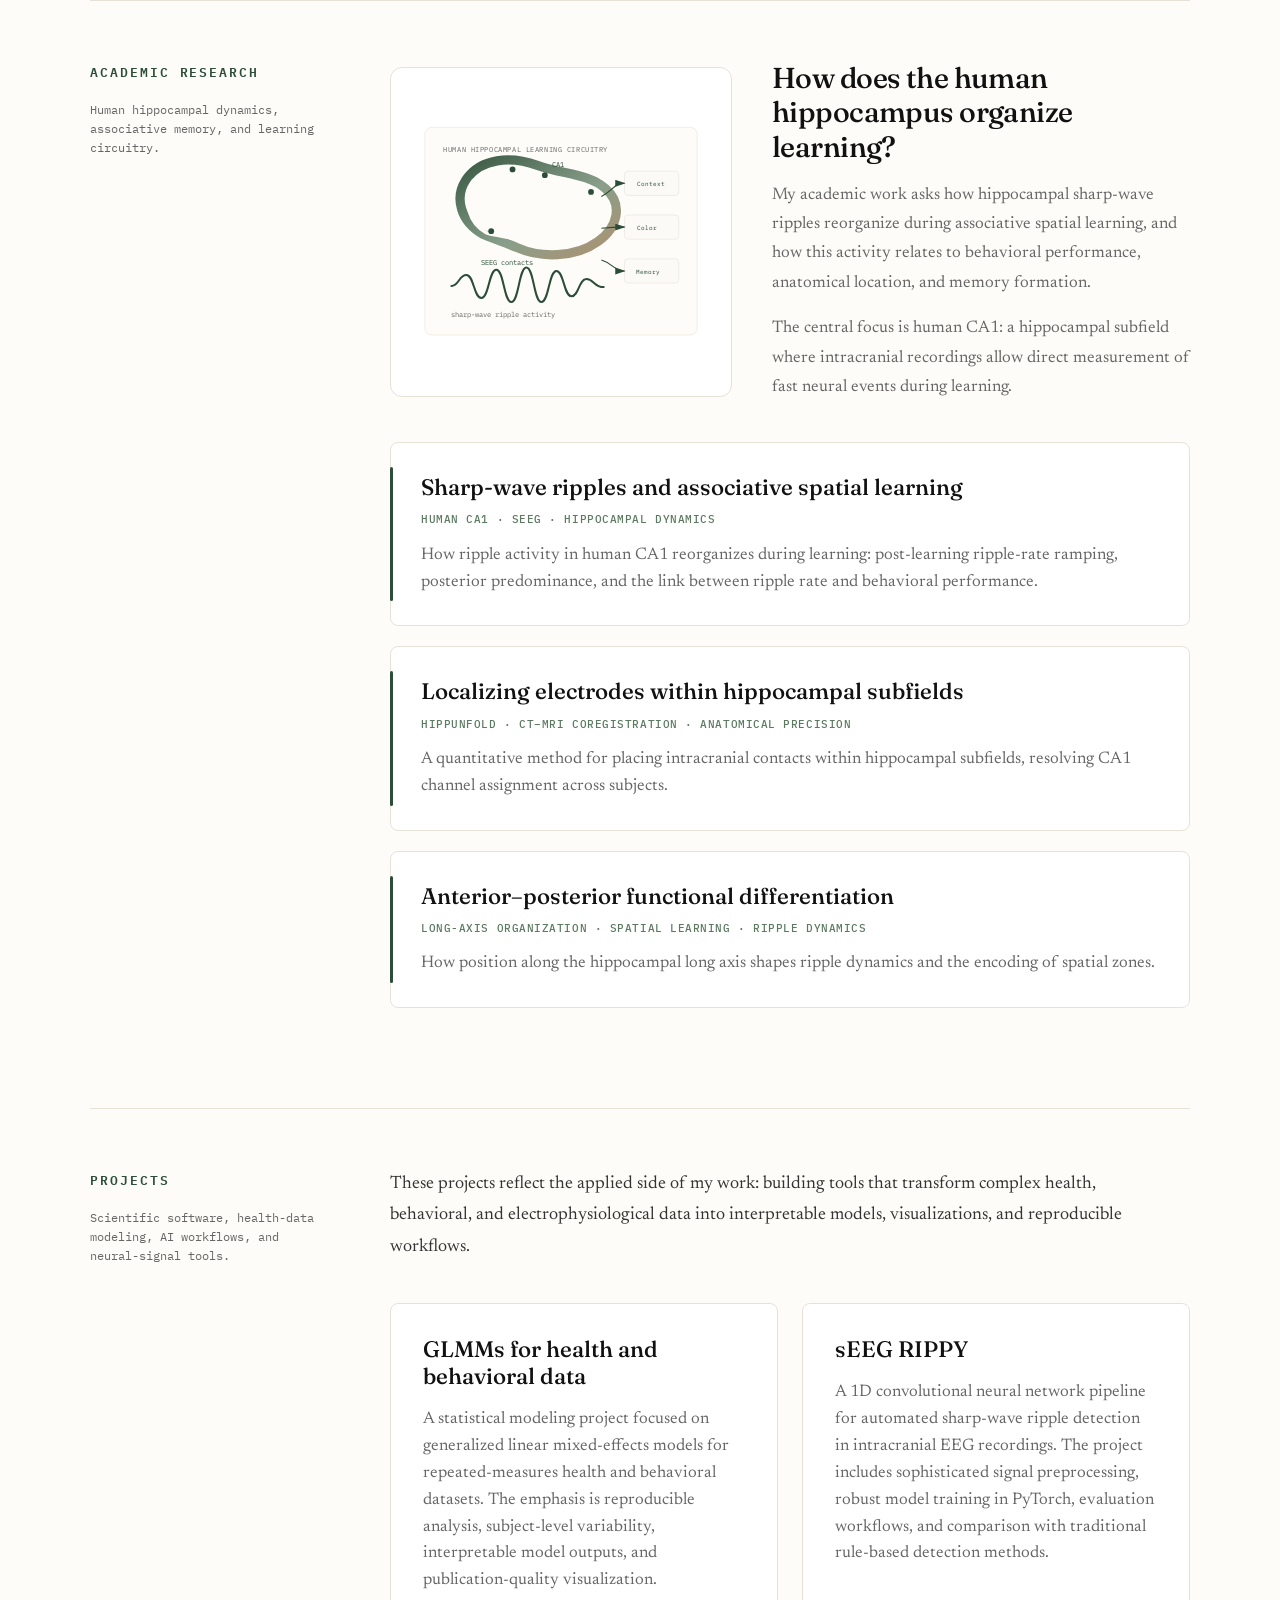
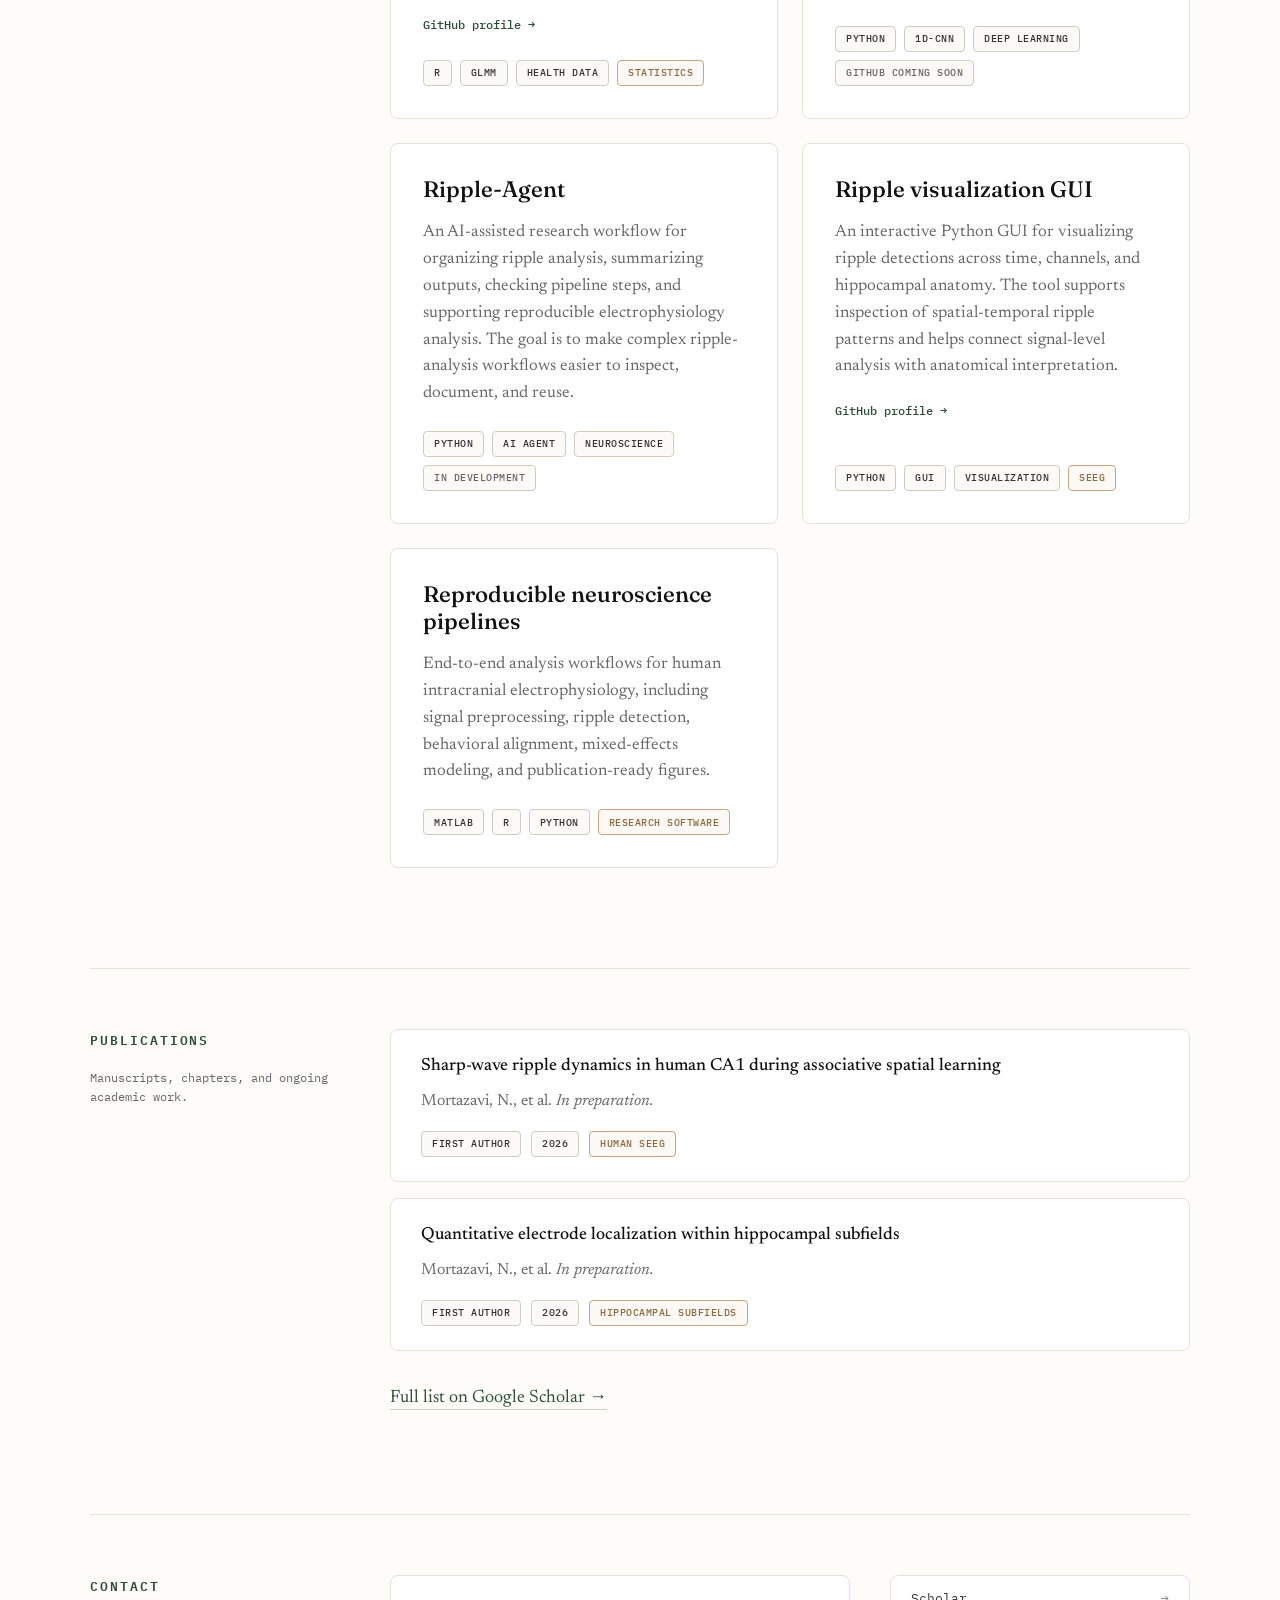
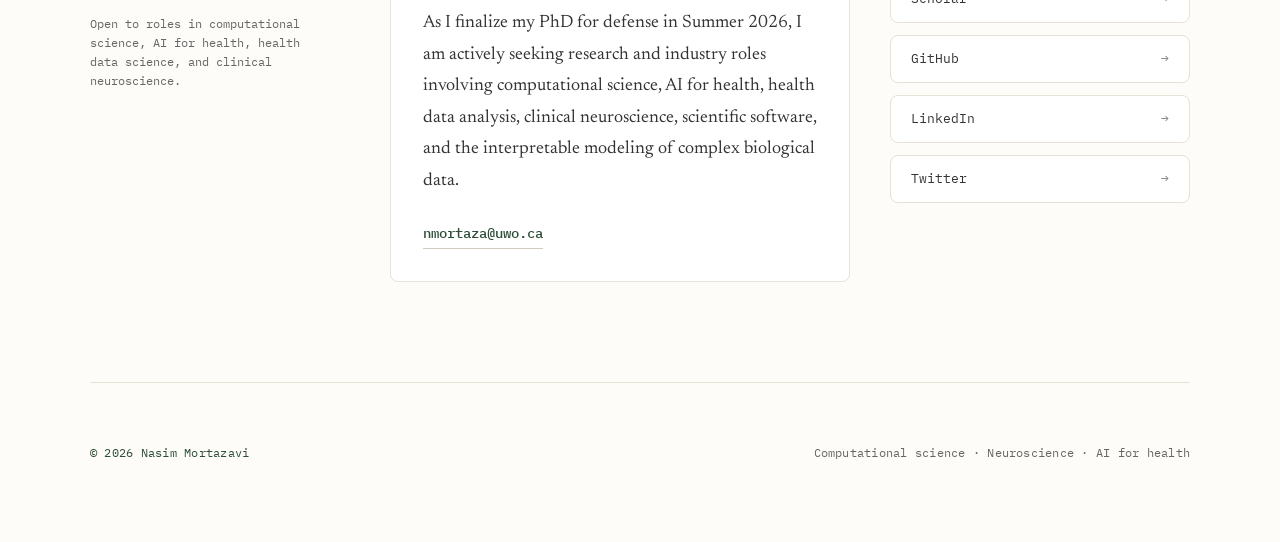
==== commit d1930c60: "Update print statement from 'Hello' to 'Goodbye'" ====
--- a/index.html
+++ b/index.html
@@ -1,3 +1,4 @@
+HTML
 <!DOCTYPE html>
 <html lang="en">
 <head>
@@ -8,7 +9,7 @@
 
 <meta name="description" content="Nasim Mortazavi is a computational scientist working at the intersection of human neuroscience, health data, AI, machine learning, statistical modeling, and scientific software development.">
 <meta name="author" content="Nasim Mortazavi">
-<meta name="theme-color" content="#faf7ef">
+<meta name="theme-color" content="#fdfcf8">
 
 <link rel="preconnect" href="https://fonts.googleapis.com">
 <link rel="preconnect" href="https://fonts.gstatic.com" crossorigin>
@@ -16,1079 +17,980 @@
 <link href="https://fonts.googleapis.com/css2?family=Fraunces:opsz,wght@9..144,400;9..144,500;9..144,600;9..144,700&family=Newsreader:ital,opsz,wght@0,6..72,400;0,6..72,500;0,6..72,600;1,6..72,400&family=IBM+Plex+Mono:wght@400;500;600&display=swap" rel="stylesheet">
 
 <style>
-  :root{
-    --bg:#fbf8f1;
-    --bg-2:#f3eadc;
-    --paper:#fffdf8;
-    --paper-soft:#f8f2e8;
-    --ink:#171511;
-    --ink-soft:#2d2922;
-    --muted:#716b60;
-    --muted-2:#91887a;
-    --line:#ded4c3;
-    --line-strong:#cdbfa8;
-    --accent:#315a40;
-    --accent-dark:#203f2d;
-    --accent-soft:#6f8f73;
-    --gold:#a77745;
-    --gold-soft:#d8b27a;
-    --red-soft:#9b5a46;
-    --shadow:0 24px 70px rgba(47,38,24,.12);
-    --shadow-soft:0 14px 38px rgba(47,38,24,.08);
-    --radius:26px;
-    --radius-sm:16px;
-    --maxw:1140px;
-    --content:760px;
-  }
-
-  *{
-    margin:0;
-    padding:0;
-    box-sizing:border-box;
-  }
-
-  html{
-    scroll-behavior:smooth;
-  }
-
-  body{
-    min-height:100vh;
-    font-family:"Newsreader", Georgia, serif;
-    font-size:18px;
-    line-height:1.72;
-    color:var(--ink);
-    background:
-      radial-gradient(circle at 8% -4%, rgba(111,143,115,.18), transparent 34rem),
-      radial-gradient(circle at 95% 8%, rgba(167,119,69,.15), transparent 30rem),
-      linear-gradient(180deg, var(--bg), #f8f2e8 58%, var(--bg));
-    -webkit-font-smoothing:antialiased;
-    text-rendering:optimizeLegibility;
-  }
-
-  body::before{
-    content:"";
-    position:fixed;
-    inset:0;
-    pointer-events:none;
-    opacity:.22;
-    background-image:
-      linear-gradient(rgba(49,90,64,.06) 1px, transparent 1px),
-      linear-gradient(90deg, rgba(49,90,64,.06) 1px, transparent 1px);
-    background-size:46px 46px;
-    mask-image:linear-gradient(to bottom, black, transparent 72%);
-  }
-
-  ::selection{
-    background:rgba(49,90,64,.18);
-  }
-
-  a{
-    color:var(--accent);
-    text-decoration:none;
-  }
-
-  a:hover{
-    color:var(--accent-dark);
-  }
-
-  .skip-link{
-    position:absolute;
-    left:20px;
-    top:-60px;
-    z-index:100;
-    background:var(--ink);
-    color:var(--paper);
-    padding:10px 14px;
-    border-radius:10px;
-    font-family:"IBM Plex Mono", monospace;
-    font-size:13px;
-    transition:top .2s ease;
-  }
-
-  .skip-link:focus{
-    top:18px;
-  }
-
-  .site-shell{
-    width:min(calc(100% - 40px), var(--maxw));
-    margin:0 auto;
-    position:relative;
-  }
-
-  .topbar{
-    position:sticky;
-    top:0;
-    z-index:50;
-    backdrop-filter:blur(18px);
-    -webkit-backdrop-filter:blur(18px);
-    background:rgba(251,248,241,.84);
-    border-bottom:1px solid rgba(222,212,195,.76);
-  }
-
-  .nav-inner{
-    width:min(calc(100% - 40px), var(--maxw));
-    margin:0 auto;
-    display:flex;
-    align-items:center;
-    justify-content:space-between;
-    gap:24px;
-    padding:16px 0;
-  }
-
-  .brand{
-    display:flex;
-    align-items:center;
-    gap:12px;
-    color:var(--ink);
-    text-decoration:none;
-  }
-
-  .brand-mark{
-    width:39px;
-    height:39px;
-    display:grid;
-    place-items:center;
-    border:1px solid var(--line-strong);
-    border-radius:50%;
-    background:linear-gradient(145deg, rgba(255,255,255,.78), rgba(242,234,220,.78));
-    box-shadow:0 8px 22px rgba(47,38,24,.08);
-    font-family:"IBM Plex Mono", monospace;
-    font-size:12px;
-    font-weight:600;
-    letter-spacing:.08em;
-    color:var(--accent);
-  }
-
-  .brand-text{
-    display:flex;
-    flex-direction:column;
-    line-height:1.1;
-  }
-
-  .brand-name{
-    font-family:"IBM Plex Mono", monospace;
-    font-size:12px;
-    font-weight:600;
-    letter-spacing:.11em;
-    text-transform:uppercase;
-  }
-
-  .brand-role{
-    margin-top:3px;
-    font-family:"IBM Plex Mono", monospace;
-    font-size:10.5px;
-    color:var(--muted);
-    letter-spacing:.04em;
-  }
-
-  nav ul{
-    display:flex;
-    align-items:center;
-    gap:5px;
-    list-style:none;
-  }
-
-  nav a.link{
-    display:inline-flex;
-    align-items:center;
-    min-height:36px;
-    padding:0 10px;
-    border-radius:999px;
-    font-family:"IBM Plex Mono", monospace;
-    font-size:12px;
-    letter-spacing:.04em;
-    color:var(--muted);
-    transition:background .2s ease, color .2s ease, transform .2s ease;
-  }
-
-  nav a.link:hover{
-    color:var(--accent);
-    background:rgba(49,90,64,.075);
-    transform:translateY(-1px);
-  }
-
-  main{
-    position:relative;
-  }
-
-  section{
-    scroll-margin-top:92px;
-  }
-
-  .hero{
-    display:grid;
-    grid-template-columns:minmax(0, 1.05fr) minmax(340px, .9fr);
-    gap:58px;
-    align-items:center;
-    padding:92px 0 76px;
-  }
-
-  .eyebrow{
-    display:inline-flex;
-    align-items:center;
-    gap:10px;
-    margin-bottom:22px;
-    font-family:"IBM Plex Mono", monospace;
-    font-size:12px;
-    font-weight:500;
-    letter-spacing:.16em;
-    text-transform:uppercase;
-    color:var(--accent);
-  }
-
-  .eyebrow::before{
-    content:"";
-    width:34px;
-    height:1px;
-    background:var(--accent-soft);
-  }
-
-  h1{
-    max-width:780px;
-    font-family:"Fraunces", Georgia, serif;
-    font-weight:600;
-    font-size:clamp(3rem, 7.8vw, 6.5rem);
-    line-height:.96;
-    letter-spacing:-.045em;
-    color:var(--ink);
-  }
-
-  .hero-title-break{
-    display:block;
-  }
-
-  .subtitle{
-    margin-top:26px;
-    max-width:650px;
-    font-size:clamp(1.22rem, 2.1vw, 1.52rem);
-    line-height:1.52;
-    color:var(--ink-soft);
-  }
-
-  .subtitle .accent{
-    color:var(--accent);
-    font-style:italic;
-  }
-
-  .hero-actions{
-    display:flex;
-    flex-wrap:wrap;
-    gap:12px;
-    margin-top:34px;
-  }
-
-  .button{
-    display:inline-flex;
-    align-items:center;
-    justify-content:center;
-    gap:8px;
-    min-height:44px;
-    padding:0 18px;
-    border-radius:999px;
-    font-family:"IBM Plex Mono", monospace;
-    font-size:12.5px;
-    font-weight:500;
-    letter-spacing:.04em;
-    transition:transform .2s ease, box-shadow .2s ease, background .2s ease;
-  }
-
-  .button.primary{
-    color:#fffdf8;
-    background:var(--accent);
-    box-shadow:0 14px 26px rgba(49,90,64,.22);
-  }
-
-  .button.primary:hover{
-    color:#fffdf8;
-    transform:translateY(-2px);
-    box-shadow:0 18px 34px rgba(49,90,64,.26);
-  }
-
-  .button.secondary{
-    color:var(--accent);
-    border:1px solid var(--line-strong);
-    background:rgba(255,253,248,.64);
-  }
-
-  .button.secondary:hover{
-    background:rgba(49,90,64,.08);
-    transform:translateY(-2px);
-  }
-
-  .hero-tags{
-    display:flex;
-    flex-wrap:wrap;
-    gap:8px;
-    margin-top:26px;
-  }
-
-  .hero-tags span{
-    display:inline-flex;
-    align-items:center;
-    min-height:28px;
-    padding:0 10px;
-    border:1px solid rgba(49,90,64,.18);
-    border-radius:999px;
-    background:rgba(255,253,248,.58);
-    font-family:"IBM Plex Mono", monospace;
-    font-size:10.5px;
-    letter-spacing:.05em;
-    text-transform:uppercase;
-    color:var(--muted);
-  }
-
-  .hero-card{
-    position:relative;
-    min-height:500px;
-    border:1px solid rgba(207,193,173,.9);
-    border-radius:var(--radius);
-    background:
-      linear-gradient(145deg, rgba(255,253,248,.9), rgba(246,238,225,.82)),
-      radial-gradient(circle at 50% 30%, rgba(111,143,115,.17), transparent 18rem);
-    box-shadow:var(--shadow);
-    overflow:hidden;
-  }
-
-  .hero-card::before{
-    content:"";
-    position:absolute;
-    inset:18px;
-    border:1px solid rgba(207,193,173,.55);
-    border-radius:calc(var(--radius) - 8px);
-    pointer-events:none;
-  }
-
-  .hero-card::after{
-    content:"";
-    position:absolute;
-    width:240px;
-    height:240px;
-    right:-90px;
-    top:-80px;
-    border-radius:50%;
-    background:rgba(167,119,69,.12);
-    filter:blur(2px);
-  }
-
-  .science-visual{
-    position:absolute;
-    inset:34px 26px 134px;
-    display:grid;
-    place-items:center;
-  }
-
-  .science-visual svg{
-    width:100%;
-    max-width:440px;
-    height:auto;
-    overflow:visible;
-  }
-
-  .draw-line{
-    stroke-dasharray:1000;
-    stroke-dashoffset:1000;
-    animation:drawLine 3.2s ease forwards;
-  }
-
-  @keyframes drawLine{
-    to{
-      stroke-dashoffset:0;
-    }
-  }
-
-  .hero-card-label{
-    position:absolute;
-    left:30px;
-    right:30px;
-    bottom:30px;
-    display:grid;
-    gap:12px;
-  }
-
-  .label-top{
-    display:flex;
-    align-items:center;
-    justify-content:space-between;
-    gap:12px;
-    font-family:"IBM Plex Mono", monospace;
-    font-size:11px;
-    color:var(--muted);
-    letter-spacing:.08em;
-    text-transform:uppercase;
-  }
-
-  .label-line{
-    height:1px;
-    flex:1;
-    background:var(--line);
-  }
-
-  .metric-row{
-    display:grid;
-    grid-template-columns:repeat(3, 1fr);
-    gap:10px;
-  }
-
-  .metric{
-    min-height:86px;
-    padding:14px 12px;
-    border:1px solid rgba(222,212,195,.84);
-    border-radius:16px;
-    background:rgba(255,253,248,.68);
-  }
-
-  .metric strong{
-    display:block;
-    font-family:"Fraunces", Georgia, serif;
-    font-size:1.16rem;
-    line-height:1.1;
-    color:var(--accent);
-  }
-
-  .metric span{
-    display:block;
-    margin-top:8px;
-    font-family:"IBM Plex Mono", monospace;
-    font-size:10px;
-    line-height:1.45;
-    letter-spacing:.04em;
-    text-transform:uppercase;
-    color:var(--muted);
-  }
-
-  .section-card{
-    margin:28px 0;
-    padding:42px;
-    border:1px solid rgba(222,212,195,.84);
-    border-radius:var(--radius);
-    background:rgba(255,253,248,.74);
-    box-shadow:var(--shadow-soft);
-  }
-
-  .section-grid{
-    display:grid;
-    grid-template-columns:240px minmax(0, 1fr);
-    gap:48px;
-    align-items:start;
-  }
-
-  .section-kicker{
-    position:sticky;
-    top:100px;
-  }
-
-  h2{
-    font-family:"IBM Plex Mono", monospace;
-    font-size:12px;
-    font-weight:600;
-    letter-spacing:.18em;
-    text-transform:uppercase;
-    color:var(--accent);
-  }
-
-  .section-note{
-    margin-top:12px;
-    font-family:"IBM Plex Mono", monospace;
-    font-size:12px;
-    line-height:1.65;
-    color:var(--muted);
-  }
-
-  .prose{
-    max-width:var(--content);
-  }
-
-  .prose p{
-    color:var(--ink-soft);
-  }
-
-  .prose p + p{
-    margin-top:1.18rem;
-  }
-
-  .prose a{
-    border-bottom:1px solid rgba(49,90,64,.24);
-  }
-
-  .prose a:hover{
-    border-bottom-color:var(--accent);
-  }
-
-  .toolkit{
-    display:grid;
-    grid-template-columns:repeat(4, minmax(0, 1fr));
-    gap:10px;
-    margin-top:26px;
-  }
-
-  .tool{
-    padding:14px 12px;
-    border:1px solid rgba(222,212,195,.84);
-    border-radius:14px;
-    background:rgba(248,242,232,.72);
-    font-family:"IBM Plex Mono", monospace;
-    font-size:11px;
-    line-height:1.45;
-    color:var(--muted);
-  }
-
-  .tool strong{
-    display:block;
-    margin-bottom:4px;
-    font-family:"Newsreader", Georgia, serif;
-    font-size:1.05rem;
-    line-height:1.15;
-    color:var(--ink);
-  }
-
-  .research-feature{
-    display:grid;
-    grid-template-columns:minmax(0, .92fr) minmax(0, 1.08fr);
-    gap:24px;
-    align-items:center;
-    margin-bottom:24px;
-    padding:24px;
-    border:1px solid rgba(222,212,195,.84);
-    border-radius:var(--radius-sm);
-    background:
-      radial-gradient(circle at 20% 15%, rgba(111,143,115,.13), transparent 18rem),
-      rgba(248,242,232,.62);
-  }
-
-  .research-figure{
-    min-height:330px;
-    display:grid;
-    place-items:center;
-    border-radius:18px;
-    background:rgba(255,253,248,.64);
-    border:1px solid rgba(222,212,195,.72);
-    overflow:hidden;
-  }
-
-  .research-figure svg{
-    width:100%;
-    height:auto;
-    max-width:420px;
-    padding:12px;
-  }
-
-  .research-feature h3{
-    font-family:"Fraunces", Georgia, serif;
-    font-size:1.6rem;
-    line-height:1.15;
-    font-weight:600;
-    letter-spacing:-.015em;
-    color:var(--ink);
-  }
-
-  .research-feature p{
-    margin-top:14px;
-    color:var(--muted);
-    font-size:1.02rem;
-  }
-
-  .research-list{
-    display:grid;
-    gap:18px;
-  }
-
-  .research-item{
-    position:relative;
-    padding:24px 24px 24px 28px;
-    border:1px solid rgba(222,212,195,.84);
-    border-radius:var(--radius-sm);
-    background:
-      linear-gradient(135deg, rgba(255,253,248,.84), rgba(247,241,231,.66));
-    transition:transform .2s ease, box-shadow .2s ease, border-color .2s ease;
-  }
-
-  .research-item:hover{
-    transform:translateY(-3px);
-    border-color:rgba(49,90,64,.28);
-    box-shadow:0 16px 34px rgba(47,38,24,.09);
-  }
-
-  .research-item::before{
-    content:"";
-    position:absolute;
-    left:0;
-    top:22px;
-    bottom:22px;
-    width:3px;
-    border-radius:999px;
-    background:linear-gradient(180deg, var(--accent), var(--accent-soft));
-  }
-
-  .research-item h3{
-    font-family:"Fraunces", Georgia, serif;
-    font-size:1.36rem;
-    font-weight:600;
-    line-height:1.22;
-    letter-spacing:-.01em;
-    color:var(--ink);
-  }
-
-  .meta{
-    margin-top:8px;
-    font-family:"IBM Plex Mono", monospace;
-    font-size:11px;
-    font-weight:500;
-    line-height:1.6;
-    letter-spacing:.08em;
-    text-transform:uppercase;
-    color:var(--accent-soft);
-  }
-
-  .research-item p{
-    margin-top:10px;
-    font-size:1rem;
-    line-height:1.65;
-    color:var(--muted);
-  }
-
-  .project-intro{
-    max-width:var(--content);
-    margin-bottom:24px;
-    color:var(--ink-soft);
-  }
-
-  .project-grid{
-    display:grid;
-    grid-template-columns:repeat(2, minmax(0, 1fr));
-    gap:16px;
-  }
-
-  .project-card{
-    position:relative;
-    min-height:260px;
-    display:flex;
-    flex-direction:column;
-    padding:24px;
-    border:1px solid rgba(222,212,195,.84);
-    border-radius:var(--radius-sm);
-    background:
-      linear-gradient(145deg, rgba(255,253,248,.84), rgba(248,242,232,.68));
-    overflow:hidden;
-    transition:transform .2s ease, border-color .2s ease, box-shadow .2s ease;
-  }
-
-  .project-card:hover{
-    transform:translateY(-3px);
-    border-color:rgba(49,90,64,.28);
-    box-shadow:0 16px 34px rgba(47,38,24,.09);
-  }
-
-  .project-card::after{
-    content:"";
-    position:absolute;
-    right:-48px;
-    top:-48px;
-    width:128px;
-    height:128px;
-    border-radius:50%;
-    background:rgba(49,90,64,.075);
-  }
-
-  .project-card h3{
-    position:relative;
-    z-index:1;
-    max-width:88%;
-    font-family:"Fraunces", Georgia, serif;
-    font-size:1.32rem;
-    font-weight:600;
-    line-height:1.18;
-    color:var(--ink);
-  }
-
-  .project-card p{
-    position:relative;
-    z-index:1;
-    margin-top:12px;
-    color:var(--muted);
-    font-size:1rem;
-    line-height:1.62;
-  }
-
-  .project-footer{
-    position:relative;
-    z-index:1;
-    display:flex;
-    flex-wrap:wrap;
-    gap:8px;
-    margin-top:auto;
-    padding-top:18px;
-  }
-
-  .chip{
-    display:inline-flex;
-    align-items:center;
-    min-height:25px;
-    padding:0 9px;
-    border:1px solid rgba(49,90,64,.2);
-    border-radius:999px;
-    background:rgba(49,90,64,.06);
-    font-family:"IBM Plex Mono", monospace;
-    font-size:10px;
-    font-weight:500;
-    letter-spacing:.08em;
-    text-transform:uppercase;
-    color:var(--accent);
-  }
-
-  .chip.gold{
-    border-color:rgba(167,119,69,.28);
-    background:rgba(167,119,69,.08);
-    color:var(--gold);
-  }
-
-  .chip.muted{
-    border-color:rgba(145,136,122,.26);
-    background:rgba(145,136,122,.07);
-    color:var(--muted);
-  }
-
-  .project-link{
-    display:inline-flex;
-    align-items:center;
-    gap:6px;
-    margin-top:18px;
-    font-family:"IBM Plex Mono", monospace;
-    font-size:12px;
-    color:var(--accent);
-    border-bottom:1px solid rgba(49,90,64,.22);
-    width:max-content;
-  }
-
-  .project-link:hover{
-    border-bottom-color:var(--accent);
-  }
-
-  .pub-list{
-    display:grid;
-    gap:14px;
-  }
-
-  .pub{
-    padding:24px;
-    border:1px solid rgba(222,212,195,.84);
-    border-radius:var(--radius-sm);
-    background:rgba(255,253,248,.6);
-  }
-
-  .pub .title{
-    font-weight:600;
-    line-height:1.45;
-    color:var(--ink);
-  }
-
-  .pub .cite{
-    margin-top:6px;
-    font-size:1rem;
-    color:var(--muted);
-  }
-
-  .tag-row{
-    display:flex;
-    flex-wrap:wrap;
-    gap:8px;
-    margin-top:14px;
-  }
-
-  .scholar-link{
-    margin-top:22px;
-  }
-
-  .contact-panel{
-    display:grid;
-    grid-template-columns:minmax(0, 1fr) 270px;
-    gap:34px;
-    align-items:start;
-  }
-
-  .contact-box{
-    padding:24px;
-    border:1px solid rgba(222,212,195,.84);
-    border-radius:var(--radius-sm);
-    background:
-      linear-gradient(145deg, rgba(49,90,64,.075), rgba(255,253,248,.72));
-  }
-
-  .contact-box p{
-    color:var(--ink-soft);
-  }
-
-  .email-link{
-    display:inline-flex;
-    margin-top:14px;
-    font-family:"IBM Plex Mono", monospace;
-    font-size:13px;
-    border-bottom:1px solid rgba(49,90,64,.26);
-  }
-
-  .links{
-    display:grid;
-    gap:10px;
-    font-family:"IBM Plex Mono", monospace;
-    font-size:13px;
+  :root {
+    /* Minimalist & Clean Palette */
+    --bg: #fdfcf8;
+    --bg-2: #f4eee4;
+    --paper: #ffffff;
+    --paper-soft: #fbfaf6;
+    --ink: #111111;
+    --ink-soft: #333333;
+    --muted: #666666;
+    --muted-2: #888888;
+    --line: #e6e2d8;
+    --line-strong: #d1cbc0;
+    --accent: #2c4d37;
+    --accent-dark: #1b3323;
+    --accent-soft: #5b7a60;
+    --gold: #91683c;
+    --gold-soft: #c8a77a;
+    
+    /* Refined Shadows and Borders for a Professional Aesthetic */
+    --shadow: 0 12px 40px rgba(0, 0, 0, 0.04);
+    --shadow-soft: 0 6px 20px rgba(0, 0, 0, 0.02);
+    --radius: 12px;
+    --radius-sm: 8px;
+    
+    --maxw: 1100px;
+    --content: 760px;
+  }
+
+  * {
+    margin: 0;
+    padding: 0;
+    box-sizing: border-box;
+  }
+
+  html {
+    scroll-behavior: smooth;
+  }
+
+  body {
+    min-height: 100vh;
+    font-family: "Newsreader", Georgia, serif;
+    font-size: 18px;
+    line-height: 1.75;
+    color: var(--ink);
+    background: var(--bg);
+    -webkit-font-smoothing: antialiased;
+    text-rendering: optimizeLegibility;
+  }
+
+  ::selection {
+    background: rgba(44, 77, 55, 0.15);
+  }
+
+  a {
+    color: var(--accent);
+    text-decoration: none;
+    transition: color 0.2s ease;
+  }
+
+  a:hover {
+    color: var(--accent-dark);
+  }
+
+  .skip-link {
+    position: absolute;
+    left: 20px;
+    top: -60px;
+    z-index: 100;
+    background: var(--ink);
+    color: var(--paper);
+    padding: 10px 14px;
+    border-radius: var(--radius-sm);
+    font-family: "IBM Plex Mono", monospace;
+    font-size: 13px;
+    transition: top 0.2s ease;
+  }
+
+  .skip-link:focus {
+    top: 18px;
+  }
+
+  .site-shell {
+    width: min(calc(100% - 40px), var(--maxw));
+    margin: 0 auto;
+    position: relative;
+  }
+
+  .topbar {
+    position: sticky;
+    top: 0;
+    z-index: 50;
+    backdrop-filter: blur(12px);
+    -webkit-backdrop-filter: blur(12px);
+    background: rgba(253, 252, 248, 0.9);
+    border-bottom: 1px solid var(--line);
+  }
+
+  .nav-inner {
+    width: min(calc(100% - 40px), var(--maxw));
+    margin: 0 auto;
+    display: flex;
+    align-items: center;
+    justify-content: space-between;
+    gap: 24px;
+    padding: 16px 0;
+  }
+
+  .brand {
+    display: flex;
+    align-items: center;
+    gap: 14px;
+    color: var(--ink);
+    text-decoration: none;
+  }
+
+  .brand-mark {
+    width: 36px;
+    height: 36px;
+    display: grid;
+    place-items: center;
+    border: 1px solid var(--line-strong);
+    border-radius: 50%;
+    background: var(--paper);
+    font-family: "IBM Plex Mono", monospace;
+    font-size: 12px;
+    font-weight: 600;
+    letter-spacing: 0.05em;
+    color: var(--accent);
+  }
+
+  .brand-text {
+    display: flex;
+    flex-direction: column;
+    line-height: 1.2;
+  }
+
+  .brand-name {
+    font-family: "IBM Plex Mono", monospace;
+    font-size: 13px;
+    font-weight: 600;
+    letter-spacing: 0.1em;
+    text-transform: uppercase;
+  }
+
+  .brand-role {
+    margin-top: 2px;
+    font-family: "IBM Plex Mono", monospace;
+    font-size: 11px;
+    color: var(--muted);
+    letter-spacing: 0.02em;
+  }
+
+  nav ul {
+    display: flex;
+    align-items: center;
+    gap: 8px;
+    list-style: none;
+  }
+
+  nav a.link {
+    display: inline-flex;
+    align-items: center;
+    min-height: 36px;
+    padding: 0 12px;
+    border-radius: 4px;
+    font-family: "IBM Plex Mono", monospace;
+    font-size: 12px;
+    letter-spacing: 0.04em;
+    color: var(--muted);
+    transition: background 0.2s ease, color 0.2s ease;
+  }
+
+  nav a.link:hover {
+    color: var(--accent);
+    background: rgba(44, 77, 55, 0.05);
+  }
+
+  main {
+    position: relative;
+  }
+
+  section {
+    scroll-margin-top: 100px;
+  }
+
+  .hero {
+    display: grid;
+    grid-template-columns: minmax(0, 1.1fr) minmax(340px, 0.9fr);
+    gap: 60px;
+    align-items: center;
+    padding: 100px 0 80px;
+  }
+
+  .eyebrow {
+    display: inline-flex;
+    align-items: center;
+    gap: 12px;
+    margin-bottom: 24px;
+    font-family: "IBM Plex Mono", monospace;
+    font-size: 12px;
+    font-weight: 500;
+    letter-spacing: 0.15em;
+    text-transform: uppercase;
+    color: var(--accent);
+  }
+
+  .eyebrow::before {
+    content: "";
+    width: 40px;
+    height: 1px;
+    background: var(--accent-soft);
+  }
+
+  h1 {
+    max-width: 780px;
+    font-family: "Fraunces", Georgia, serif;
+    font-weight: 500;
+    font-size: clamp(3rem, 7.5vw, 6rem);
+    line-height: 1;
+    letter-spacing: -0.03em;
+    color: var(--ink);
+  }
+
+  .hero-title-break {
+    display: block;
+  }
+
+  .subtitle {
+    margin-top: 28px;
+    max-width: 650px;
+    font-size: clamp(1.15rem, 2vw, 1.35rem);
+    line-height: 1.6;
+    color: var(--ink-soft);
+  }
+
+  .subtitle .accent {
+    color: var(--accent);
+    font-style: italic;
+  }
+
+  .hero-actions {
+    display: flex;
+    flex-wrap: wrap;
+    gap: 16px;
+    margin-top: 40px;
+  }
+
+  .button {
+    display: inline-flex;
+    align-items: center;
+    justify-content: center;
+    gap: 8px;
+    min-height: 46px;
+    padding: 0 24px;
+    border-radius: var(--radius-sm);
+    font-family: "IBM Plex Mono", monospace;
+    font-size: 13px;
+    font-weight: 500;
+    letter-spacing: 0.05em;
+    transition: transform 0.2s ease, background 0.2s ease, border-color 0.2s ease;
+  }
+
+  .button.primary {
+    color: var(--paper);
+    background: var(--accent);
+    border: 1px solid var(--accent);
+  }
+
+  .button.primary:hover {
+    background: var(--accent-dark);
+    transform: translateY(-1px);
+  }
+
+  .button.secondary {
+    color: var(--ink);
+    border: 1px solid var(--line-strong);
+    background: transparent;
+  }
+
+  .button.secondary:hover {
+    border-color: var(--accent);
+    color: var(--accent);
+    transform: translateY(-1px);
+  }
+
+  .hero-tags {
+    display: flex;
+    flex-wrap: wrap;
+    gap: 10px;
+    margin-top: 32px;
+  }
+
+  .hero-tags span {
+    display: inline-flex;
+    align-items: center;
+    min-height: 28px;
+    padding: 0 12px;
+    border-radius: 4px;
+    background: var(--paper-soft);
+    border: 1px solid var(--line);
+    font-family: "IBM Plex Mono", monospace;
+    font-size: 11px;
+    letter-spacing: 0.05em;
+    text-transform: uppercase;
+    color: var(--muted);
+  }
+
+  .hero-card {
+    position: relative;
+    min-height: 480px;
+    border: 1px solid var(--line);
+    border-radius: var(--radius);
+    background: var(--paper);
+    box-shadow: var(--shadow);
+    overflow: hidden;
+  }
+
+  .science-visual {
+    position: absolute;
+    inset: 34px 26px 134px;
+    display: grid;
+    place-items: center;
+  }
+
+  .science-visual svg {
+    width: 100%;
+    max-width: 440px;
+    height: auto;
+    overflow: visible;
+  }
+
+  .draw-line {
+    stroke-dasharray: 1000;
+    stroke-dashoffset: 1000;
+    animation: drawLine 3s ease forwards;
+  }
+
+  @keyframes drawLine {
+    to {
+      stroke-dashoffset: 0;
+    }
+  }
+
+  .hero-card-label {
+    position: absolute;
+    left: 24px;
+    right: 24px;
+    bottom: 24px;
+    display: grid;
+    gap: 16px;
+  }
+
+  .label-top {
+    display: flex;
+    align-items: center;
+    justify-content: space-between;
+    gap: 16px;
+    font-family: "IBM Plex Mono", monospace;
+    font-size: 11px;
+    color: var(--muted);
+    letter-spacing: 0.1em;
+    text-transform: uppercase;
+  }
+
+  .label-line {
+    height: 1px;
+    flex: 1;
+    background: var(--line);
+  }
+
+  .metric-row {
+    display: grid;
+    grid-template-columns: repeat(3, 1fr);
+    gap: 12px;
+  }
+
+  .metric {
+    min-height: 80px;
+    padding: 16px;
+    border: 1px solid var(--line);
+    border-radius: var(--radius-sm);
+    background: var(--paper-soft);
+  }
+
+  .metric strong {
+    display: block;
+    font-family: "Fraunces", Georgia, serif;
+    font-size: 1.1rem;
+    font-weight: 500;
+    line-height: 1.2;
+    color: var(--accent);
+  }
+
+  .metric span {
+    display: block;
+    margin-top: 6px;
+    font-family: "IBM Plex Mono", monospace;
+    font-size: 10px;
+    line-height: 1.4;
+    letter-spacing: 0.05em;
+    text-transform: uppercase;
+    color: var(--muted);
+  }
+
+  .section-card {
+    margin: 40px 0;
+    padding: 60px 0;
+    border-top: 1px solid var(--line);
+  }
+
+  .section-grid {
+    display: grid;
+    grid-template-columns: 240px minmax(0, 1fr);
+    gap: 60px;
+    align-items: start;
+  }
+
+  .section-kicker {
+    position: sticky;
+    top: 100px;
+  }
+
+  h2 {
+    font-family: "IBM Plex Mono", monospace;
+    font-size: 13px;
+    font-weight: 600;
+    letter-spacing: 0.15em;
+    text-transform: uppercase;
+    color: var(--accent);
+  }
+
+  .section-note {
+    margin-top: 16px;
+    font-family: "IBM Plex Mono", monospace;
+    font-size: 12px;
+    line-height: 1.6;
+    color: var(--muted);
+  }
+
+  .prose {
+    max-width: var(--content);
+  }
+
+  .prose p {
+    color: var(--ink-soft);
+  }
+
+  .prose p + p {
+    margin-top: 1.2rem;
+  }
+
+  .prose a {
+    border-bottom: 1px solid var(--line-strong);
+    padding-bottom: 2px;
+  }
+
+  .prose a:hover {
+    border-bottom-color: var(--accent);
+  }
+
+  .toolkit {
+    display: grid;
+    grid-template-columns: repeat(4, minmax(0, 1fr));
+    gap: 16px;
+    margin-top: 40px;
+  }
+
+  .tool {
+    padding: 20px 16px;
+    border: 1px solid var(--line);
+    border-radius: var(--radius-sm);
+    background: var(--paper);
+    font-family: "IBM Plex Mono", monospace;
+    font-size: 11px;
+    line-height: 1.5;
+    color: var(--muted);
+  }
+
+  .tool strong {
+    display: block;
+    margin-bottom: 8px;
+    font-family: "Newsreader", Georgia, serif;
+    font-size: 1.1rem;
+    font-weight: 500;
+    color: var(--ink);
+  }
+
+  .research-feature {
+    display: grid;
+    grid-template-columns: minmax(0, 0.9fr) minmax(0, 1.1fr);
+    gap: 40px;
+    align-items: center;
+    margin-bottom: 40px;
+  }
+
+  .research-figure {
+    min-height: 330px;
+    display: grid;
+    place-items: center;
+    border-radius: var(--radius);
+    background: var(--paper);
+    border: 1px solid var(--line);
+    overflow: hidden;
+  }
+
+  .research-figure svg {
+    width: 100%;
+    height: auto;
+    max-width: 420px;
+    padding: 20px;
+  }
+
+  .research-feature h3 {
+    font-family: "Fraunces", Georgia, serif;
+    font-size: 1.8rem;
+    line-height: 1.2;
+    font-weight: 500;
+    letter-spacing: -0.02em;
+    color: var(--ink);
+  }
+
+  .research-feature p {
+    margin-top: 16px;
+    color: var(--muted);
+    font-size: 1.05rem;
+  }
+
+  .research-list {
+    display: grid;
+    gap: 20px;
+  }
+
+  .research-item {
+    position: relative;
+    padding: 30px;
+    border: 1px solid var(--line);
+    border-radius: var(--radius-sm);
+    background: var(--paper);
+    transition: transform 0.2s ease, border-color 0.2s ease;
+  }
+
+  .research-item:hover {
+    transform: translateY(-2px);
+    border-color: var(--line-strong);
+  }
+
+  .research-item::before {
+    content: "";
+    position: absolute;
+    left: -1px;
+    top: 24px;
+    bottom: 24px;
+    width: 3px;
+    border-radius: 4px;
+    background: var(--accent);
+  }
+
+  .research-item h3 {
+    font-family: "Fraunces", Georgia, serif;
+    font-size: 1.4rem;
+    font-weight: 500;
+    line-height: 1.3;
+    color: var(--ink);
+  }
+
+  .meta {
+    margin-top: 8px;
+    font-family: "IBM Plex Mono", monospace;
+    font-size: 11px;
+    font-weight: 500;
+    letter-spacing: 0.05em;
+    text-transform: uppercase;
+    color: var(--accent-soft);
+  }
+
+  .research-item p {
+    margin-top: 12px;
+    font-size: 1.05rem;
+    line-height: 1.6;
+    color: var(--muted);
+  }
+
+  .project-intro {
+    max-width: var(--content);
+    margin-bottom: 40px;
+    color: var(--ink-soft);
+  }
+
+  .project-grid {
+    display: grid;
+    grid-template-columns: repeat(2, minmax(0, 1fr));
+    gap: 24px;
+  }
+
+  .project-card {
+    position: relative;
+    min-height: 280px;
+    display: flex;
+    flex-direction: column;
+    padding: 32px;
+    border: 1px solid var(--line);
+    border-radius: var(--radius-sm);
+    background: var(--paper);
+    transition: transform 0.2s ease, border-color 0.2s ease, box-shadow 0.2s ease;
+  }
+
+  .project-card:hover {
+    transform: translateY(-2px);
+    border-color: var(--accent-soft);
+    box-shadow: var(--shadow-soft);
+  }
+
+  .project-card h3 {
+    position: relative;
+    z-index: 1;
+    font-family: "Fraunces", Georgia, serif;
+    font-size: 1.4rem;
+    font-weight: 500;
+    line-height: 1.2;
+    color: var(--ink);
+  }
+
+  .project-card p {
+    position: relative;
+    z-index: 1;
+    margin-top: 16px;
+    color: var(--muted);
+    font-size: 1.05rem;
+    line-height: 1.6;
+  }
+
+  .project-footer {
+    position: relative;
+    z-index: 1;
+    display: flex;
+    flex-wrap: wrap;
+    gap: 8px;
+    margin-top: auto;
+    padding-top: 24px;
+  }
+
+  .chip {
+    display: inline-flex;
+    align-items: center;
+    min-height: 26px;
+    padding: 0 10px;
+    border: 1px solid var(--line-strong);
+    border-radius: 4px;
+    background: var(--paper-soft);
+    font-family: "IBM Plex Mono", monospace;
+    font-size: 10px;
+    font-weight: 500;
+    letter-spacing: 0.05em;
+    text-transform: uppercase;
+    color: var(--ink-soft);
+  }
+
+  .chip.gold {
+    color: var(--gold);
+    border-color: var(--gold-soft);
+    background: rgba(167, 119, 69, 0.05);
+  }
+
+  .chip.muted {
+    color: var(--muted);
+  }
+
+  .project-link {
+    display: inline-flex;
+    align-items: center;
+    gap: 6px;
+    margin-top: 20px;
+    font-family: "IBM Plex Mono", monospace;
+    font-size: 12px;
+    font-weight: 500;
+    color: var(--accent);
+    border-bottom: 1px solid transparent;
+    width: max-content;
+  }
+
+  .project-link:hover {
+    border-bottom-color: var(--accent);
+  }
+
+  .pub-list {
+    display: grid;
+    gap: 16px;
+  }
+
+  .pub {
+    padding: 24px 30px;
+    border: 1px solid var(--line);
+    border-radius: var(--radius-sm);
+    background: var(--paper);
+  }
+
+  .pub .title {
+    font-weight: 500;
+    font-size: 1.1rem;
+    line-height: 1.4;
+    color: var(--ink);
+  }
+
+  .pub .cite {
+    margin-top: 8px;
+    font-size: 1rem;
+    color: var(--muted);
+  }
+
+  .tag-row {
+    display: flex;
+    flex-wrap: wrap;
+    gap: 10px;
+    margin-top: 16px;
+  }
+
+  .scholar-link {
+    margin-top: 32px;
+  }
+
+  .contact-panel {
+    display: grid;
+    grid-template-columns: minmax(0, 1fr) 300px;
+    gap: 40px;
+    align-items: start;
+  }
+
+  .contact-box {
+    padding: 32px;
+    border: 1px solid var(--line);
+    border-radius: var(--radius-sm);
+    background: var(--paper);
+  }
+
+  .contact-box p {
+    color: var(--ink-soft);
+  }
+
+  .email-link {
+    display: inline-flex;
+    margin-top: 24px;
+    font-family: "IBM Plex Mono", monospace;
+    font-size: 14px;
+    font-weight: 500;
+    color: var(--accent);
+    border-bottom: 1px solid var(--line-strong);
+    padding-bottom: 2px;
+  }
+
+  .email-link:hover {
+    border-bottom-color: var(--accent);
+  }
+
+  .links {
+    display: grid;
+    gap: 12px;
+    font-family: "IBM Plex Mono", monospace;
+    font-size: 13px;
   }
 
   .links a,
-  .links span{
-    display:flex;
-    justify-content:space-between;
-    align-items:center;
-    gap:16px;
-    min-height:42px;
-    padding:0 14px;
-    border:1px solid rgba(222,212,195,.84);
-    border-radius:999px;
-    background:rgba(255,253,248,.6);
-    color:var(--muted);
-    transition:transform .2s ease, color .2s ease, background .2s ease;
-  }
-
-  .links a::after{
-    content:"↗";
-    color:var(--accent-soft);
-  }
-
-  .links a:hover{
-    transform:translateY(-2px);
-    color:var(--accent);
-    background:rgba(49,90,64,.07);
-  }
-
-  .links span{
-    color:var(--muted-2);
-    cursor:not-allowed;
-  }
-
-  .links span::after{
-    content:"soon";
-    font-size:10px;
-    letter-spacing:.08em;
-    text-transform:uppercase;
-    color:var(--muted-2);
-  }
-
-  footer{
-    display:flex;
-    justify-content:space-between;
-    gap:20px;
-    padding:42px 0 64px;
-    font-family:"IBM Plex Mono", monospace;
-    font-size:11.5px;
-    line-height:1.7;
-    letter-spacing:.04em;
-    color:var(--muted);
-  }
-
-  .footer-mark{
-    color:var(--accent);
-  }
-
-  :focus-visible{
-    outline:2px solid var(--accent);
-    outline-offset:4px;
-    border-radius:8px;
-  }
-
-  @media (max-width:980px){
-    .hero{
-      grid-template-columns:1fr;
-      gap:40px;
-      padding:72px 0 54px;
-    }
-
-    .hero-card{
-      min-height:470px;
-    }
-
-    .section-grid{
-      grid-template-columns:1fr;
-      gap:24px;
-    }
-
-    .section-kicker{
-      position:static;
-    }
-
-    .section-card{
-      padding:32px;
-    }
-
-    .research-feature{
-      grid-template-columns:1fr;
-    }
-
-    .project-grid{
-      grid-template-columns:1fr;
-    }
-
-    .contact-panel{
-      grid-template-columns:1fr;
-    }
-
-    .toolkit{
-      grid-template-columns:repeat(2, minmax(0, 1fr));
-    }
-  }
-
-  @media (max-width:720px){
-    body{
-      font-size:17px;
+  .links span {
+    display: flex;
+    justify-content: space-between;
+    align-items: center;
+    gap: 16px;
+    min-height: 48px;
+    padding: 0 20px;
+    border: 1px solid var(--line);
+    border-radius: var(--radius-sm);
+    background: var(--paper);
+    color: var(--ink-soft);
+    transition: transform 0.2s ease, border-color 0.2s ease, color 0.2s ease;
+  }
+
+  .links a::after {
+    content: "→";
+    color: var(--muted-2);
+    transition: transform 0.2s ease;
+  }
+
+  .links a:hover {
+    transform: translateY(-2px);
+    border-color: var(--accent-soft);
+    color: var(--accent);
+  }
+
+  .links a:hover::after {
+    transform: translateX(4px);
+    color: var(--accent);
+  }
+
+  .links span {
+    color: var(--muted-2);
+    cursor: not-allowed;
+    background: var(--paper-soft);
+  }
+
+  .links span::after {
+    content: "soon";
+    font-size: 10px;
+    letter-spacing: 0.08em;
+    text-transform: uppercase;
+    color: var(--muted-2);
+  }
+
+  footer {
+    display: flex;
+    justify-content: space-between;
+    gap: 20px;
+    padding: 60px 0 80px;
+    border-top: 1px solid var(--line);
+    font-family: "IBM Plex Mono", monospace;
+    font-size: 12px;
+    line-height: 1.6;
+    letter-spacing: 0.02em;
+    color: var(--muted);
+  }
+
+  .footer-mark {
+    color: var(--accent);
+  }
+
+  :focus-visible {
+    outline: 2px solid var(--accent);
+    outline-offset: 4px;
+    border-radius: 4px;
+  }
+
+  @media (max-width: 980px) {
+    .hero {
+      grid-template-columns: 1fr;
+      gap: 40px;
+      padding: 60px 0 40px;
+    }
+
+    .section-grid {
+      grid-template-columns: 1fr;
+      gap: 32px;
+    }
+
+    .section-kicker {
+      position: static;
+    }
+
+    .section-card {
+      padding: 40px 0;
+    }
+
+    .research-feature {
+      grid-template-columns: 1fr;
+    }
+
+    .project-grid {
+      grid-template-columns: 1fr;
+    }
+
+    .contact-panel {
+      grid-template-columns: 1fr;
+    }
+
+    .toolkit {
+      grid-template-columns: repeat(2, minmax(0, 1fr));
+    }
+  }
+
+  @media (max-width: 720px) {
+    body {
+      font-size: 17px;
     }
 
     .site-shell,
-    .nav-inner{
-      width:min(calc(100% - 28px), var(--maxw));
-    }
-
-    .nav-inner{
-      align-items:flex-start;
-      flex-direction:column;
-      gap:12px;
-      padding:14px 0;
-    }
-
-    nav ul{
-      width:100%;
-      justify-content:space-between;
-      gap:3px;
-      flex-wrap:wrap;
-    }
-
-    nav a.link{
-      padding:0 8px;
-      font-size:11px;
-    }
-
-    .brand-role{
-      display:none;
-    }
-
-    h1{
-      font-size:clamp(3rem, 16vw, 5rem);
-    }
-
-    .subtitle{
-      font-size:1.18rem;
-    }
-
-    .hero-actions{
-      flex-direction:column;
-      align-items:stretch;
-    }
-
-    .button{
-      width:100%;
-    }
-
-    .hero-card{
-      min-height:440px;
-      border-radius:20px;
-    }
-
-    .science-visual{
-      inset:28px 18px 140px;
-    }
-
-    .hero-card-label{
-      left:20px;
-      right:20px;
-      bottom:20px;
-    }
-
-    .metric-row{
-      grid-template-columns:1fr;
-    }
-
-    .metric{
-      min-height:auto;
-      display:flex;
-      align-items:center;
-      justify-content:space-between;
-      gap:12px;
-    }
-
-    .metric span{
-      margin-top:0;
-      text-align:right;
-    }
-
-    .section-card{
-      margin:20px 0;
-      padding:24px 18px;
-      border-radius:20px;
-    }
-
-    .toolkit{
-      grid-template-columns:1fr;
+    .nav-inner {
+      width: min(calc(100% - 32px), var(--maxw));
+    }
+
+    .nav-inner {
+      align-items: flex-start;
+      flex-direction: column;
+      gap: 16px;
+      padding: 20px 0;
+    }
+
+    nav ul {
+      width: 100%;
+      justify-content: flex-start;
+      gap: 8px;
+      flex-wrap: wrap;
+    }
+
+    nav a.link {
+      padding: 0;
+      font-size: 13px;
+    }
+
+    nav a.link:hover {
+      background: transparent;
+    }
+
+    .brand-role {
+      display: none;
+    }
+
+    h1 {
+      font-size: clamp(3rem, 14vw, 4.5rem);
+    }
+
+    .hero-actions {
+      flex-direction: column;
+      align-items: stretch;
+    }
+
+    .button {
+      width: 100%;
+    }
+
+    .hero-card {
+      min-height: 440px;
+    }
+
+    .science-visual {
+      inset: 20px 16px 140px;
+    }
+
+    .metric-row {
+      grid-template-columns: 1fr;
+    }
+
+    .metric {
+      min-height: auto;
+      display: flex;
+      align-items: center;
+      justify-content: space-between;
+      gap: 12px;
+      padding: 12px 16px;
+    }
+
+    .metric span {
+      margin-top: 0;
+      text-align: right;
+    }
+
+    .toolkit {
+      grid-template-columns: 1fr;
     }
 
     .research-feature,
     .research-item,
     .project-card,
     .pub,
-    .contact-box{
-      padding:20px;
-    }
-
-    .research-figure{
-      min-height:280px;
-    }
-
-    footer{
-      flex-direction:column;
-      padding-bottom:42px;
-    }
-  }
-
-  @media (prefers-reduced-motion:reduce){
-    html{
-      scroll-behavior:auto;
+    .contact-box {
+      padding: 24px;
+    }
+
+    .research-figure {
+      min-height: 260px;
+    }
+
+    footer {
+      flex-direction: column;
+      padding-bottom: 60px;
+    }
+  }
+
+  @media (prefers-reduced-motion: reduce) {
+    html {
+      scroll-behavior: auto;
     }
 
     *,
     *::before,
-    *::after{
-      animation:none!important;
-      transition:none!important;
-    }
-  }
-
-  @media print{
-    body{
-      background:#fff;
-      color:#000;
-    }
-
-    body::before,
-    .topbar,
-    .hero-card,
-    .hero-actions{
-      display:none;
-    }
-
-    .site-shell{
-      width:100%;
-      max-width:none;
-    }
-
-    .hero{
-      display:block;
-      padding:24px 0;
-    }
-
-    .section-card{
-      box-shadow:none;
-      border-color:#bbb;
-      break-inside:avoid;
-    }
-
-    a{
-      color:#000;
-      text-decoration:underline;
+    *::after {
+      animation: none !important;
+      transition: none !important;
     }
   }
 </style>
@@ -1103,7 +1005,8 @@
   "sameAs": [
     "https://scholar.google.com/citations?user=CeyVQJ0AAAAJ&hl=en",
     "https://github.com/Nasim-photon",
-    "https://twitter.com/NasimMortazavi"
+    "https://twitter.com/NasimMortazavi",
+    "https://www.linkedin.com/in/nasimmortazavi"
   ],
   "knowsAbout": [
     "Computational neuroscience",
@@ -1153,7 +1056,7 @@
 
   <section class="hero" aria-label="Introduction">
     <div>
-      <div class="eyebrow">Computational Scientist · Neuroscience & AI for Health</div>
+      <div class="eyebrow">Computational Scientist · AI for Health</div>
 
       <h1>
         Nasim
@@ -1189,19 +1092,19 @@
         <svg viewBox="0 0 540 450" role="img" aria-label="Abstract hippocampus, ripple, and AI health data visualization">
           <defs>
             <linearGradient id="hippoGradient" x1="0%" y1="0%" x2="100%" y2="100%">
-              <stop offset="0%" stop-color="#315a40" stop-opacity=".95"/>
-              <stop offset="55%" stop-color="#6f8f73" stop-opacity=".76"/>
-              <stop offset="100%" stop-color="#a77745" stop-opacity=".72"/>
+              <stop offset="0%" stop-color="#2c4d37" stop-opacity=".95"/>
+              <stop offset="55%" stop-color="#5b7a60" stop-opacity=".76"/>
+              <stop offset="100%" stop-color="#91683c" stop-opacity=".72"/>
             </linearGradient>
 
             <linearGradient id="dataGradient" x1="0%" y1="0%" x2="100%" y2="0%">
-              <stop offset="0%" stop-color="#315a40" stop-opacity=".82"/>
-              <stop offset="100%" stop-color="#a77745" stop-opacity=".82"/>
+              <stop offset="0%" stop-color="#2c4d37" stop-opacity=".82"/>
+              <stop offset="100%" stop-color="#91683c" stop-opacity=".82"/>
             </linearGradient>
 
             <radialGradient id="softGlow" cx="50%" cy="48%" r="52%">
-              <stop offset="0%" stop-color="#6f8f73" stop-opacity=".22"/>
-              <stop offset="100%" stop-color="#6f8f73" stop-opacity="0"/>
+              <stop offset="0%" stop-color="#5b7a60" stop-opacity=".15"/>
+              <stop offset="100%" stop-color="#5b7a60" stop-opacity="0"/>
             </radialGradient>
 
             <filter id="blurGlow" x="-40%" y="-40%" width="180%" height="180%">
@@ -1241,11 +1144,11 @@
                C326 306 258 302 216 281
                C194 270 175 258 153 250Z"
             fill="none"
-            stroke="#fffdf8"
+            stroke="#fdfcf8"
             stroke-width="7"
             stroke-linecap="round"
             stroke-linejoin="round"
-            opacity=".78"
+            opacity=".85"
           />
 
           <path
@@ -1263,7 +1166,7 @@
                C374 188 374 219 390 219
                C406 219 406 211 430 211"
             fill="none"
-            stroke="#315a40"
+            stroke="#2c4d37"
             stroke-width="5"
             stroke-linecap="round"
             opacity=".92"
@@ -1272,44 +1175,44 @@
           <path
             d="M70 215 H430"
             fill="none"
-            stroke="#cfc1ad"
+            stroke="#d1cbc0"
             stroke-width="1.2"
             stroke-dasharray="5 8"
             opacity=".9"
           />
 
-          <g fill="#315a40">
+          <g fill="#2c4d37">
             <circle cx="148" cy="253" r="5"/>
             <circle cx="264" cy="104" r="5"/>
             <circle cx="384" cy="288" r="5"/>
           </g>
 
-          <g stroke="#315a40" stroke-width="2" opacity=".76">
+          <g stroke="#2c4d37" stroke-width="2" opacity=".76">
             <line x1="148" y1="253" x2="118" y2="318"/>
             <line x1="264" y1="104" x2="275" y2="54"/>
             <line x1="384" y1="288" x2="427" y2="332"/>
           </g>
 
-          <g font-family="IBM Plex Mono, monospace" font-size="13" fill="#716b60">
+          <g font-family="IBM Plex Mono, monospace" font-size="13" fill="#666666">
             <text x="92" y="339">CA1 / SEEG</text>
             <text x="246" y="45">Ripple signal</text>
             <text x="386" y="353">Memory</text>
           </g>
 
           <g transform="translate(76 356)">
-            <rect x="0" y="0" width="82" height="34" rx="12" fill="#fffdf8" stroke="#ded4c3"/>
-            <rect x="102" y="0" width="82" height="34" rx="12" fill="#fffdf8" stroke="#ded4c3"/>
-            <rect x="204" y="0" width="82" height="34" rx="12" fill="#fffdf8" stroke="#ded4c3"/>
-            <rect x="306" y="0" width="82" height="34" rx="12" fill="#fffdf8" stroke="#ded4c3"/>
+            <rect x="0" y="0" width="82" height="34" rx="6" fill="#fdfcf8" stroke="#e6e2d8"/>
+            <rect x="102" y="0" width="82" height="34" rx="6" fill="#fdfcf8" stroke="#e6e2d8"/>
+            <rect x="204" y="0" width="82" height="34" rx="6" fill="#fdfcf8" stroke="#e6e2d8"/>
+            <rect x="306" y="0" width="82" height="34" rx="6" fill="#fdfcf8" stroke="#e6e2d8"/>
 
             <path d="M82 17 H102" stroke="url(#dataGradient)" stroke-width="2"/>
             <path d="M184 17 H204" stroke="url(#dataGradient)" stroke-width="2"/>
             <path d="M286 17 H306" stroke="url(#dataGradient)" stroke-width="2"/>
 
-            <text x="19" y="22" font-family="IBM Plex Mono, monospace" font-size="10" fill="#315a40">Signal</text>
-            <text x="124" y="22" font-family="IBM Plex Mono, monospace" font-size="10" fill="#315a40">Model</text>
-            <text x="224" y="22" font-family="IBM Plex Mono, monospace" font-size="10" fill="#315a40">AI</text>
-            <text x="324" y="22" font-family="IBM Plex Mono, monospace" font-size="10" fill="#315a40">Health</text>
+            <text x="19" y="22" font-family="IBM Plex Mono, monospace" font-size="10" fill="#2c4d37">Signal</text>
+            <text x="124" y="22" font-family="IBM Plex Mono, monospace" font-size="10" fill="#2c4d37">Model</text>
+            <text x="224" y="22" font-family="IBM Plex Mono, monospace" font-size="10" fill="#2c4d37">AI</text>
+            <text x="324" y="22" font-family="IBM Plex Mono, monospace" font-size="10" fill="#2c4d37">Health</text>
           </g>
         </svg>
       </div>
@@ -1384,12 +1287,12 @@
 
           <div class="tool">
             <strong>AI / ML</strong>
-            1D-CNNs · classifiers · agents
+            1D-CNNs · PyTorch · agents
           </div>
 
           <div class="tool">
             <strong>Neural data</strong>
-            SEEG · ripples · visualization
+            SEEG · ripples · FieldTrip
           </div>
         </div>
       </div>
@@ -1411,19 +1314,19 @@
             <svg viewBox="0 0 520 420" role="img" aria-label="Human hippocampus, SEEG contacts, ripple activity, and learning circuitry">
               <defs>
                 <linearGradient id="researchHippo" x1="0%" y1="0%" x2="100%" y2="100%">
-                  <stop offset="0%" stop-color="#315a40" stop-opacity=".95"/>
-                  <stop offset="58%" stop-color="#6f8f73" stop-opacity=".72"/>
-                  <stop offset="100%" stop-color="#a77745" stop-opacity=".72"/>
+                  <stop offset="0%" stop-color="#2c4d37" stop-opacity=".95"/>
+                  <stop offset="58%" stop-color="#5b7a60" stop-opacity=".72"/>
+                  <stop offset="100%" stop-color="#91683c" stop-opacity=".72"/>
                 </linearGradient>
 
                 <marker id="arrow" markerWidth="10" markerHeight="10" refX="8" refY="3" orient="auto" markerUnits="strokeWidth">
-                  <path d="M0,0 L0,6 L9,3 z" fill="#315a40"/>
+                  <path d="M0,0 L0,6 L9,3 z" fill="#2c4d37"/>
                 </marker>
               </defs>
 
-              <rect x="24" y="30" width="472" height="360" rx="28" fill="#fffdf8" stroke="#ded4c3"/>
-
-              <text x="56" y="72" font-family="IBM Plex Mono, monospace" font-size="12" fill="#716b60" letter-spacing="1">
+              <rect x="24" y="30" width="472" height="360" rx="12" fill="#fdfcf8" stroke="#e6e2d8"/>
+
+              <text x="56" y="72" font-family="IBM Plex Mono, monospace" font-size="12" fill="#666666" letter-spacing="1">
                 HUMAN HIPPOCAMPAL LEARNING CIRCUITRY
               </text>
 
@@ -1451,21 +1354,21 @@
                    C279 242 229 243 195 228
                    C171 218 153 220 131 213Z"
                 fill="none"
-                stroke="#fbf8f1"
+                stroke="#fdfcf8"
                 stroke-width="6"
                 stroke-linecap="round"
                 stroke-linejoin="round"
               />
 
-              <g fill="#315a40">
+              <g fill="#2c4d37">
                 <circle cx="139" cy="210" r="5"/>
                 <circle cx="176" cy="103" r="5"/>
                 <circle cx="232" cy="113" r="5"/>
                 <circle cx="312" cy="142" r="5"/>
               </g>
 
-              <text x="122" y="268" font-family="IBM Plex Mono, monospace" font-size="12" fill="#315a40">SEEG contacts</text>
-              <text x="245" y="98" font-family="IBM Plex Mono, monospace" font-size="12" fill="#315a40">CA1</text>
+              <text x="122" y="268" font-family="IBM Plex Mono, monospace" font-size="12" fill="#2c4d37">SEEG contacts</text>
+              <text x="245" y="98" font-family="IBM Plex Mono, monospace" font-size="12" fill="#2c4d37">CA1</text>
 
               <path
                 d="M70 305
@@ -1480,28 +1383,28 @@
                    C291 323 291 293 304 293
                    C317 293 317 307 334 307"
                 fill="none"
-                stroke="#315a40"
+                stroke="#2c4d37"
                 stroke-width="3.5"
                 stroke-linecap="round"
               />
 
-              <text x="70" y="358" font-family="IBM Plex Mono, monospace" font-size="12" fill="#716b60">
+              <text x="70" y="358" font-family="IBM Plex Mono, monospace" font-size="12" fill="#666666">
                 sharp-wave ripple activity
               </text>
 
               <g>
-                <rect x="370" y="106" width="94" height="42" rx="14" fill="#f8f2e8" stroke="#ded4c3"/>
-                <text x="391" y="132" font-family="IBM Plex Mono, monospace" font-size="11" fill="#315a40">Context</text>
-
-                <rect x="370" y="182" width="94" height="42" rx="14" fill="#f8f2e8" stroke="#ded4c3"/>
-                <text x="392" y="208" font-family="IBM Plex Mono, monospace" font-size="11" fill="#315a40">Color</text>
-
-                <rect x="370" y="258" width="94" height="42" rx="14" fill="#f8f2e8" stroke="#ded4c3"/>
-                <text x="390" y="284" font-family="IBM Plex Mono, monospace" font-size="11" fill="#315a40">Memory</text>
-
-                <path d="M330 150 C350 140 352 127 370 127" fill="none" stroke="#315a40" stroke-width="2" marker-end="url(#arrow)"/>
-                <path d="M330 205 C350 203 352 203 370 203" fill="none" stroke="#315a40" stroke-width="2" marker-end="url(#arrow)"/>
-                <path d="M330 260 C350 266 352 279 370 279" fill="none" stroke="#315a40" stroke-width="2" marker-end="url(#arrow)"/>
+                <rect x="370" y="106" width="94" height="42" rx="6" fill="#fbfaf6" stroke="#e6e2d8"/>
+                <text x="391" y="132" font-family="IBM Plex Mono, monospace" font-size="11" fill="#2c4d37">Context</text>
+
+                <rect x="370" y="182" width="94" height="42" rx="6" fill="#fbfaf6" stroke="#e6e2d8"/>
+                <text x="392" y="208" font-family="IBM Plex Mono, monospace" font-size="11" fill="#2c4d37">Color</text>
+
+                <rect x="370" y="258" width="94" height="42" rx="6" fill="#fbfaf6" stroke="#e6e2d8"/>
+                <text x="390" y="284" font-family="IBM Plex Mono, monospace" font-size="11" fill="#2c4d37">Memory</text>
+
+                <path d="M330 150 C350 140 352 127 370 127" fill="none" stroke="#2c4d37" stroke-width="2" marker-end="url(#arrow)"/>
+                <path d="M330 205 C350 203 352 203 370 203" fill="none" stroke="#2c4d37" stroke-width="2" marker-end="url(#arrow)"/>
+                <path d="M330 260 C350 266 352 279 370 279" fill="none" stroke="#2c4d37" stroke-width="2" marker-end="url(#arrow)"/>
               </g>
             </svg>
           </div>
@@ -1588,11 +1491,11 @@
           </article>
 
           <article class="project-card">
-            <h3>1D-CNN for ripple classification</h3>
+            <h3>sEEG RIPPY</h3>
             <p>
-              A Python-based deep learning pipeline for classifying hippocampal ripple events from
-              one-dimensional electrophysiological signals. The project includes signal preprocessing,
-              model training, evaluation workflows, and comparison with rule-based ripple detection.
+              A 1D convolutional neural network pipeline for automated sharp-wave ripple detection in 
+              intracranial EEG recordings. The project includes sophisticated signal preprocessing, robust model 
+              training in PyTorch, evaluation workflows, and comparison with traditional rule-based detection methods.
             </p>
             <div class="project-footer">
               <span class="chip">Python</span>
@@ -1632,21 +1535,6 @@
               <span class="chip">GUI</span>
               <span class="chip">Visualization</span>
               <span class="chip gold">SEEG</span>
-            </div>
-          </article>
-
-          <article class="project-card">
-            <h3>AI workflow agent</h3>
-            <p>
-              A personal AI-agent project for tracking opportunities, organizing professional materials,
-              and supporting structured decision-making. The project demonstrates practical automation,
-              LLM-based workflow design, and human-in-the-loop productivity tools.
-            </p>
-            <div class="project-footer">
-              <span class="chip">Python</span>
-              <span class="chip">LLM tools</span>
-              <span class="chip">Automation</span>
-              <span class="chip muted">Personal project</span>
             </div>
           </article>
 
@@ -1707,18 +1595,6 @@
               <span class="chip gold">Hippocampal subfields</span>
             </div>
           </article>
-
-          <article class="pub">
-            <div class="title">
-              Functional MRI [chapter]
-            </div>
-            <div class="cite">
-              Oxford University Press. [Add full chapter title &amp; year.]
-            </div>
-            <div class="tag-row">
-              <span class="chip">Book chapter</span>
-            </div>
-          </article>
         </div>
 
         <p class="scholar-link prose">
@@ -1742,9 +1618,7 @@
       <div class="contact-panel">
         <div class="contact-box">
           <p>
-            I am open to research and industry roles involving computational science, AI for health,
-            health data analysis, clinical neuroscience, scientific software, and interpretable modeling
-            of complex biological data.
+            As I finalize my PhD for defense in Summer 2026, I am actively seeking research and industry roles involving computational science, AI for health, health data analysis, clinical neuroscience, scientific software, and the interpretable modeling of complex biological data.
           </p>
 
           <a class="email-link" href="mailto:nmortaza@uwo.ca">
@@ -1755,8 +1629,7 @@
         <div class="links" aria-label="Professional links">
           <a href="https://scholar.google.com/citations?user=CeyVQJ0AAAAJ&hl=en" target="_blank" rel="noopener noreferrer">Scholar</a>
           <a href="https://github.com/Nasim-photon" target="_blank" rel="noopener noreferrer">GitHub</a>
-          <span title="Replace this placeholder with your LinkedIn URL">LinkedIn</span>
-          <span title="Replace this placeholder with your ORCID URL">ORCID</span>
+          <a href="https://www.linkedin.com/in/nasimmortazavi" target="_blank" rel="noopener noreferrer">LinkedIn</a>
           <a href="https://twitter.com/NasimMortazavi" target="_blank" rel="noopener noreferrer">Twitter</a>
         </div>
       </div>
